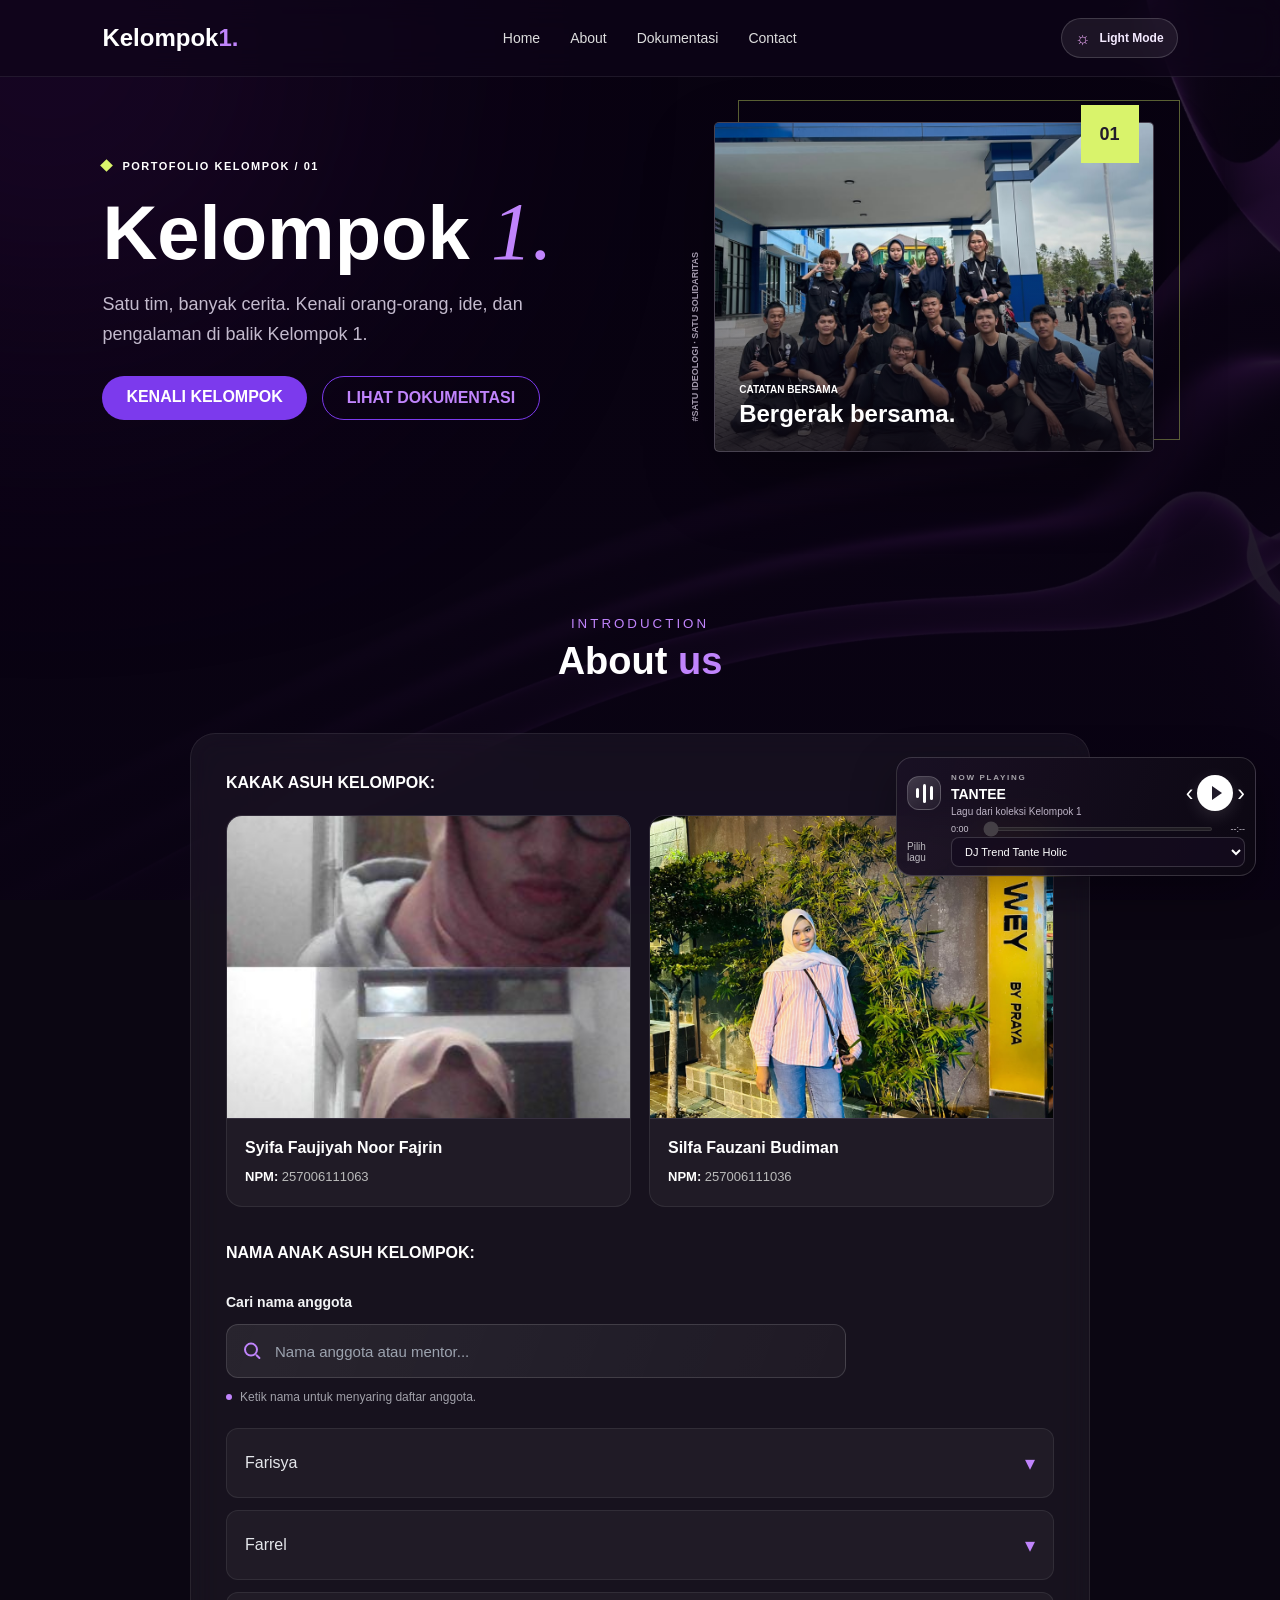
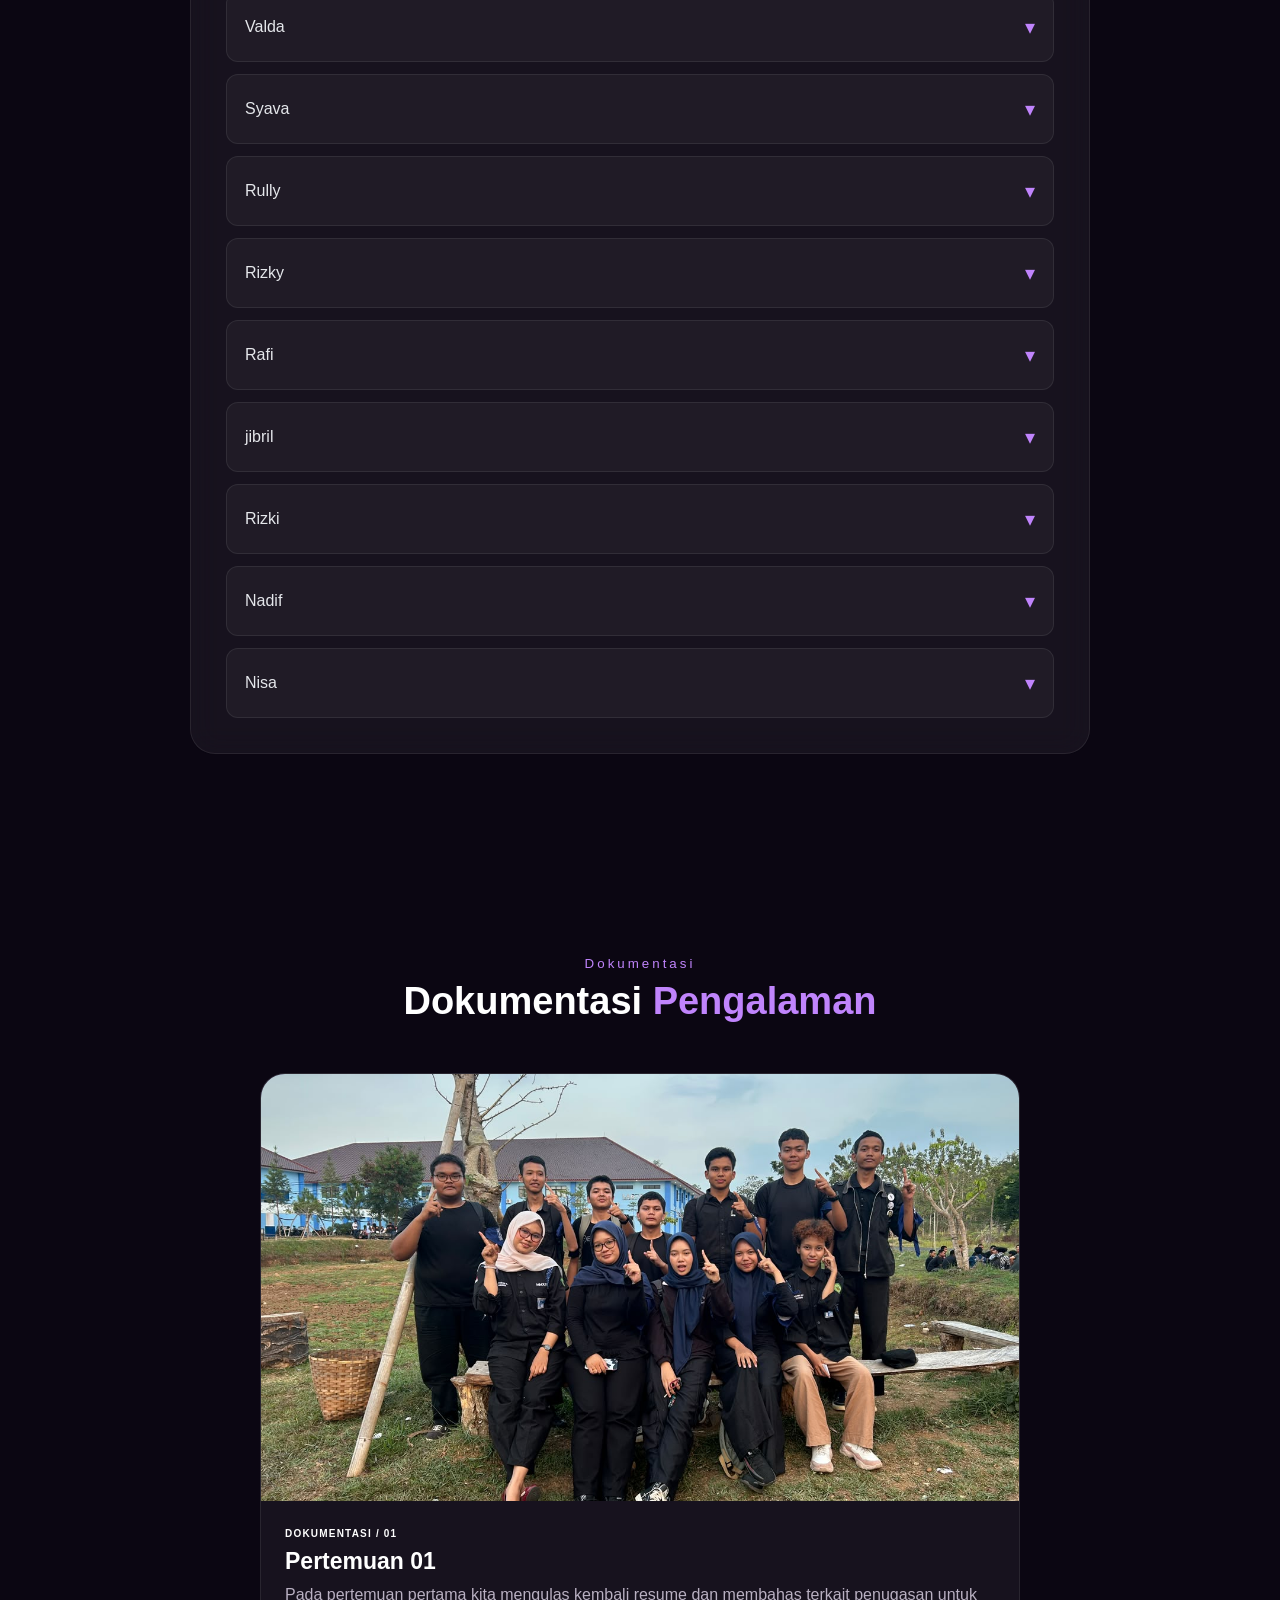
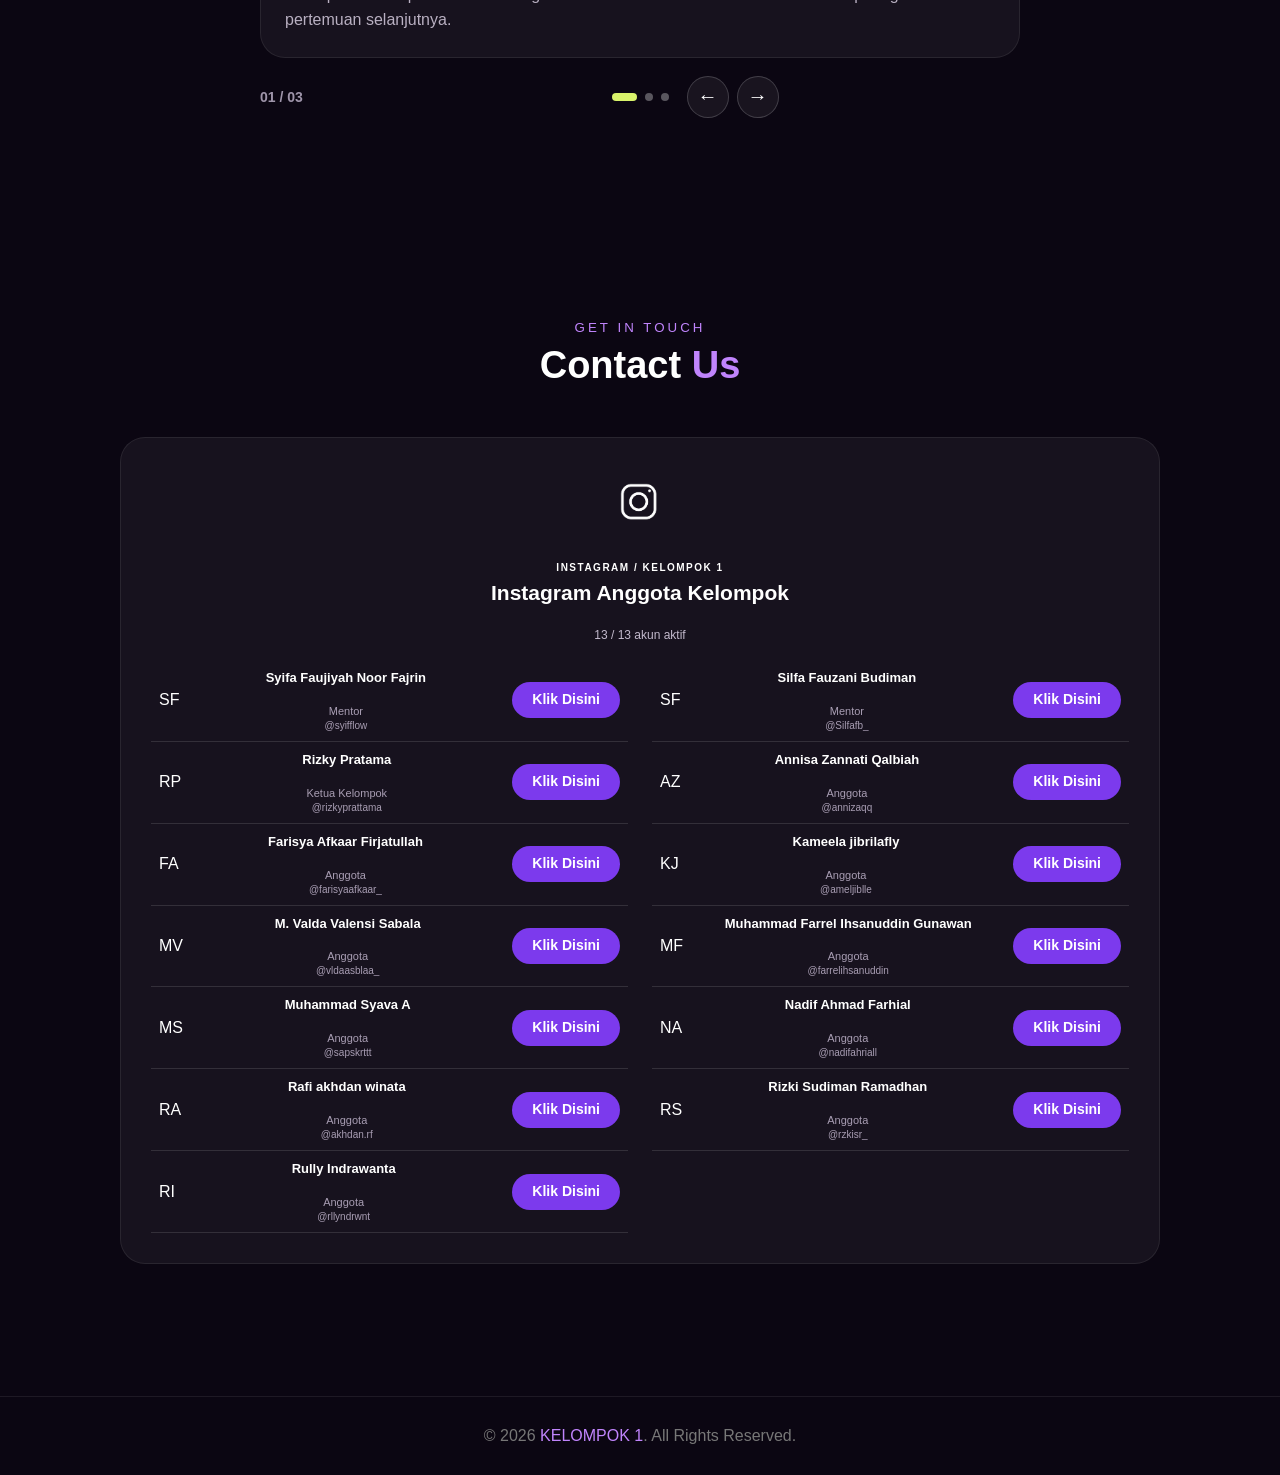
==== index.html @ b1ddfc6b "Update portfolio, media assets, and responsive music player" ====
<!DOCTYPE html>
<html lang="id" data-theme="dark">
<head>
    <meta charset="UTF-8">
    <meta name="viewport" content="width=device-width, initial-scale=1.0">

    <title>Portofolio | KELOMPOK 1</title>
    <script>
        try {
            const savedTheme = localStorage.getItem("kelompok1-theme");
            if (savedTheme === "light" || savedTheme === "dark") {
                document.documentElement.dataset.theme = savedTheme;
            }
        } catch {
        }
    </script>
    <link rel="icon" href="infinity.ico">
    <link rel="stylesheet" href="style.css">
    <script src="script.js" defer></script>


</head>


<body>


    <!-- =========================
         NAVBAR
    ========================== -->

    <nav>

        <div class="logo">
            Kelompok<span>1.</span>
        </div>


        <ul class="nav-menu">

            <li>
                <a href="#home">Home</a>
            </li>

            <li>
                <a href="#about">About</a>
            </li>

            <li>
                <a href="#achievement">Dokumentasi</a>
            </li>

            <li>
                <a href="#contact">Contact</a>
            </li>

        </ul>

        <button class="theme-toggle" id="theme-toggle" type="button" aria-label="Light Mode" title="Light Mode">
            <span class="theme-toggle-icon" id="theme-toggle-icon" aria-hidden="true">☼</span>
            <span class="theme-toggle-label" id="theme-toggle-label">Light Mode</span>
        </button>

    </nav>



    <!-- =========================
         HOME
    ========================== -->

    <section class="hero" id="home">

        <div class="hero-container">


            <div class="hero-text">

                <div class="hero-kicker">
                    <span class="hero-kicker-mark" aria-hidden="true"></span>
                    <small>PORTOFOLIO KELOMPOK / 01</small>
                </div>

                <h1>
                    Kelompok
                    <span>1.</span>
                </h1>

                <p class="hero-intro">
                    Satu tim, banyak cerita. Kenali orang-orang, ide, dan pengalaman di balik Kelompok 1.
                </p>


                <div class="hero-buttons">

                    <a
                        href="#about"
                        class="btn btn-primary"
                    >
                        KENALI KELOMPOK
                    </a>


                    <a
                        href="#achievement"
                        class="btn btn-outline"
                    >
                        LIHAT DOKUMENTASI
                    </a>

                </div>

            </div>



            <div class="hero-image">
                <span class="hero-image-index" aria-hidden="true">01</span>
                <figure class="photo-container">
                    <img
                        id="hero-image"
                        src="kelompok 1.jpeg"
                        alt="Anggota Kelompok 1 berfoto bersama"
                    >
                    <figcaption class="photo-caption">
                        <span>CATATAN BERSAMA</span>
                        <strong>Bergerak bersama.</strong>
                    </figcaption>
                </figure>
                <p class="hero-image-side-note" aria-hidden="true">#SATU IDEOLOGI · SATU SOLIDARITAS</p>
            </div>


        </div>

    </section>

    <!-- =========================
         ABOUT
    ========================== -->

    <section id="about">

        <div class="music-player" id="music-player" aria-labelledby="music-player-title">
            <div class="music-player-art" aria-hidden="true">
                <span class="music-player-bar"></span>
                <span class="music-player-bar"></span>
                <span class="music-player-bar"></span>
            </div>
            <div class="music-player-details">
                <small>NOW PLAYING</small>
                <h3 id="music-player-title">TANTEE</h3>
                <p id="music-player-status" aria-live="polite">Lagu dari koleksi Kelompok 1</p>
            </div>
            <div class="music-player-controls">
                <button class="music-player-skip" id="music-player-previous" type="button" aria-label="Lagu sebelumnya">‹</button>
                <button class="music-player-toggle" id="music-player-toggle" type="button" aria-label="Putar TANTEE" aria-pressed="false">
                    <span aria-hidden="true"></span>
                </button>
                <button class="music-player-skip" id="music-player-next" type="button" aria-label="Lagu berikutnya">›</button>
            </div>
            <div class="music-player-timeline">
                <span id="music-player-current">0:00</span>
                <input id="music-player-seek" type="range" min="0" max="0" step="0.1" value="0" aria-label="Posisi lagu" disabled>
                <span id="music-player-duration">--:--</span>
            </div>
            <label class="music-player-playlist-label" for="music-player-playlist">Pilih lagu</label>
            <select class="music-player-playlist" id="music-player-playlist" aria-label="Playlist lagu">
                <option value="lagu/tante.mp3">DJ Trend Tante Holic</option>
                <option value="lagu/hymne teknik.mp3">Hymne Teknik</option>
                <option value="lagu/eur.mp3">Everything U Are — Hindia</option>
            </select>
            <audio id="group-audio" preload="auto" volume="1"></audio>

        </div>

        <div class="section-title">

            <small>INTRODUCTION</small>

            <h2>
                About <span>us</span>
            </h2>

        </div>


        <div class="about-container">
<!-- nama kelompok -->
            <div class="about-card">

                <div class="mentor-section">
                    <p>
                        <strong>KAKAK ASUH KELOMPOK:</strong>
                    </p>
                    <div class="mentor-grid">
                        <article class="mentor-card">
                            <div class="mentor-photo-frame">
                                <img src="foto/teh syifa.jpeg" alt="Foto Syifa Faujiyah Noor Fajrin">
                            </div>
                            <div class="mentor-info">
                                <h3>Syifa Faujiyah Noor Fajrin</h3>
                                <p><strong>NPM:</strong> 257006111063</p>
                            </div>
                        </article>
                        <article class="mentor-card">
                            <div class="mentor-photo-frame">
                                <img src="foto/teh silfa.jpeg" alt="Foto Silfa Fauzani Budiman">
                            </div>
                            <div class="mentor-info">
                                <h3>Silfa Fauzani Budiman</h3>
                                <p><strong>NPM:</strong> 257006111036</p>
                            </div>
                        </article>
                    </div>
                </div>

                <p>
                    <strong>NAMA ANAK ASUH KELOMPOK:</strong>
                </p>

                <div class="member-search">
                    <label for="member-search">Cari nama anggota</label>
                    <div class="member-search-control">
                        <span class="member-search-icon" aria-hidden="true"></span>
                        <input
                            id="member-search"
                            type="search"
                            placeholder="Nama anggota atau mentor..."
                            autocomplete="off"
                            enterkeyhint="search"
                            aria-controls="member-list"
                            aria-describedby="member-search-status"
                        >
                    </div>
                    <p id="member-search-status" aria-live="polite">
                        Ketik nama untuk menyaring daftar anggota.
                    </p>
                </div>

               <div class="member-list" id="member-list">

                
 <div class="member-item" data-nama="Farisya Afkaar Firjatullah" data-npm="267006111011" data-hobi="Membaca, Coding" data-foto="foto/farisya.jpeg">
    <div class="member-head">
      <span>Farisya</span>
      <span class="arrow">▾</span>
    </div>
    <div class="member-detail">
      <img src="foto/farisya.jpeg" alt="Foto">
      <div class="info">
        <h3></h3>
        <p><strong>NPM:</strong> <span class="npm"></span></p>
        <p><strong>Hobi:</strong> <span class="hobi"></span></p>
      </div>
    </div>
  </div>

  <div class="member-item" data-nama="Muhammad Farrel Ihsanuddin Gunawan" data-npm="267006111076" data-hobi="Membaca, Coding" data-foto="foto/farel.jpeg">
    <div class="member-head">
      <span>Farrel</span>
      <span class="arrow">▾</span>
    </div>
    <div class="member-detail">
      <img src="foto/farel.jpeg" alt="Foto">
      <div class="info">
        <h3></h3>
        <p><strong>NPM:</strong> <span class="npm"></span></p>
        <p><strong>Hobi:</strong> <span class="hobi"></span></p>
      </div>
    </div>
  </div>

  <div class="member-item" data-nama="M. Valda Valensi Sabala" data-npm="267006111080" data-hobi="Membaca, Coding" data-foto="foto/valda.jpeg">
    <div class="member-head">
      <span>Valda</span>
      <span class="arrow">▾</span>
    </div>
    <div class="member-detail">
      <img src="foto/valda.jpeg" alt="Foto">
      <div class="info">
        <h3></h3>
        <p><strong>NPM:</strong> <span class="npm"></span></p>
        <p><strong>Hobi:</strong> <span class="hobi"></span></p>
      </div>
    </div>
  </div>

  <div class="member-item" data-nama="Muhammad Syava Argiean" data-npm="267006111108" data-hobi="Membaca, Coding" data-foto="foto/sapa.jpeg">
    <div class="member-head">
      <span>Syava</span>
      <span class="arrow">▾</span>
    </div>
    <div class="member-detail">
      <img src="foto/sapa.jpeg" alt="Foto">
      <div class="info">
        <h3></h3>
        <p><strong>NPM:</strong> <span class="npm"></span></p>
        <p><strong>Hobi:</strong> <span class="hobi"></span></p>
      </div>
    </div>
  </div>

  <div class="member-item" data-nama="Rully Indrawanta" data-npm="267006111122" data-hobi="Membaca, Coding" data-foto="foto/rully.jpeg">
    <div class="member-head">
      <span>Rully</span>
      <span class="arrow">▾</span>
    </div>
    <div class="member-detail">
      <img src="foto/rully.jpeg" alt="Foto">
      <div class="info">
        <h3></h3>
        <p><strong>NPM:</strong> <span class="npm"></span></p>
        <p><strong>Hobi:</strong> <span class="hobi"></span></p>
      </div>
    </div>
  </div>

  <div class="member-item" data-nama="Rizky Pratama" data-npm="267006111151" data-hobi="Membaca, Coding" data-foto="foto/rizky.jpeg">
    <div class="member-head">
      <span>Rizky</span>
      <span class="arrow">▾</span>
    </div>
    <div class="member-detail">
      <img src="foto/rizky.jpeg" alt="Foto">
      <div class="info">
        <h3></h3>
        <p><strong>NPM: </strong> <span class="npm"></span></p>
        <p><strong>Hobi:</strong> <span class="hobi"></span></p>
      </div>
    </div>
  </div>

  <div class="member-item" data-nama="Rafi akhdan winata" data-npm="267006111153" data-hobi="Membaca, Coding" data-foto="foto/rafi.jpeg">
    <div class="member-head">
      <span>Rafi</span>
      <span class="arrow">▾</span>
    </div>
    <div class="member-detail">
      <img src="foto/rafi.jpeg" alt="Foto">
      <div class="info">
        <h3></h3>
        <p><strong>NPM: </strong> <span class="npm"></span></p>
        <p><strong>Hobi:</strong> <span class="hobi"></span></p>
      </div>
    </div>
  </div>

  <div class="member-item" data-nama="Kameela jibrilafly" data-npm="267006111154" data-hobi="Membaca, Coding" data-foto="foto/jibriel.jpeg">
    <div class="member-head">
      <span>jibril</span>
      <span class="arrow">▾</span>
    </div>
    <div class="member-detail">
      <img src="foto/jibriel.jpeg" alt="Foto">
      <div class="info">
        <h3></h3>
        <p><strong>NPM:</strong> <span class="npm"></span></p>
        <p><strong>Hobi:</strong> <span class="hobi"></span></p>
      </div>
    </div>
  </div>

  <div class="member-item" data-nama="Rizki Sudiman Ramadhan" data-npm="267006111156" data-hobi="Membaca, Coding" data-foto="foto/rizki.jpeg">
    <div class="member-head">
      <span>Rizki</span>
      <span class="arrow">▾</span>
    </div>
    <div class="member-detail">
      <img src="foto/rizki.jpeg" alt="Foto">
      <div class="info">
        <h3></h3>
        <p><strong>NPM: </strong> <span class="npm"></span></p>
        <p><strong>Hobi:</strong> <span class="hobi"></span></p>
      </div>
    </div>
  </div>

  <div class="member-item" data-nama="Nadif Ahmad Farhial" data-npm="267006111157" data-hobi="Membaca, Coding" data-foto="foto/nadif.jpeg">
    <div class="member-head">
      <span>Nadif</span>
      <span class="arrow">▾</span>
    </div>
    <div class="member-detail">
      <img src="foto/nadif.jpeg" alt="Foto">
      <div class="info">
        <h3></h3>
        <p><strong>NPM:</strong> <span class="npm"></span></p>
        <p><strong>Hobi:</strong> <span class="hobi"></span></p>
      </div>
    </div>
  </div>

  <div class="member-item" data-nama="Annisa Zannati Qalbiah" data-npm="267006111158" data-hobi="Membaca, Coding" data-foto="foto/nisa.jpeg">
    <div class="member-head">
      <span>Nisa</span>
      <span class="arrow">▾</span>
    </div>
    <div class="member-detail">
      <img src="foto/nisa.jpeg" alt="Foto">
      <div class="info">
        <h3></h3>
        <p><strong>NPM:</strong> <span class="npm"></span></p>
        <p><strong>Hobi:</strong> <span class="hobi"></span></p>
      </div>
    </div>
  </div>


  <!-- anggota lain sama polanya -->

  
    </section>


    <!-- =========================
         PRESTASI
    ========================== -->

    <section id="achievement">

        <!-- DOKUMENTASI -->
        <div class="section-title">

            <small>Dokumentasi</small>

            <h2>
                Dokumentasi <span>Pengalaman</span>
            </h2>

        </div>


        <div class="documentation-slider" id="documentation-slider" tabindex="0" aria-label="Slider dokumentasi pertemuan">
            <div class="documentation-slides">
                <article class="documentation-slide" data-slide aria-hidden="false">
                    <div class="documentation-photo-frame">
                        <img class="meeting-photo" src="foto/pertemuan 1.jpeg" alt="Kegiatan Kelompok 1 pada Pertemuan 01">
                        <div class="photo-placeholder" aria-hidden="true">
                            <span class="placeholder-kicker">PERTEMUAN / 01</span>
                            <div class="placeholder-message">
                                <span>ARSIP KELOMPOK 1</span>
                                <strong>Foto belum<br>ditambahkan</strong>
                            </div>
                            <span class="placeholder-note">GANTI NAMA FILE FOTO DI ATRIBUT SRC</span>
                        </div>
                    </div>
                    <div class="meeting-details">
                        <small>DOKUMENTASI / 01</small>
                        <h3>Pertemuan 01</h3>
                        <p>Pada pertemuan pertama kita mengulas kembali resume dan membahas terkait penugasan untuk pertemuan selanjutnya.</p>
                    </div>
                </article>

                <article class="documentation-slide" data-slide aria-hidden="true" hidden>
                    <div class="documentation-photo-frame">
                        <img class="meeting-photo" src="foto/pertemuan 2.jpeg" alt="Kegiatan Kelompok 1 pada Pertemuan 02">
                        <div class="photo-placeholder" aria-hidden="true">
                            <span class="placeholder-kicker">PERTEMUAN / 02</span>
                            <div class="placeholder-message">
                                <span>ARSIP KELOMPOK 1</span>
                                <strong>Foto belum<br>ditambahkan</strong>
                            </div>
                            <span class="placeholder-note">GANTI NAMA FILE FOTO DI ATRIBUT SRC</span>
                        </div>
                    </div>
                    <div class="meeting-details">
                        <small>DOKUMENTASI / 02</small>
                        <h3>Pertemuan 02</h3>
                        <p>Pada Pertemuan kedua kita mengulas materi lagi, membahas tugas pembuatan website.</p>
                    </div>
                </article>
                <article class="documentation-slide" data-slide aria-hidden="true" hidden>
                    <div class="documentation-photo-frame">
                        <img class="meeting-photo" src="foto/pertemuan 3.jpeg" alt="Kegiatan Kelompok 1 pada Pertemuan 03">
                        <div class="photo-placeholder" aria-hidden="true">
                            <span class="placeholder-kicker">PERTEMUAN / 03</span>
                            <div class="placeholder-message">
                                <span>ARSIP KELOMPOK 1</span>
                                <strong>Foto belum<br>ditambahkan</strong>
                            </div>
                            <span class="placeholder-note">GANTI NAMA FILE FOTO DI ATRIBUT SRC</span>
                        </div>
                    </div>
                    <div class="meeting-details">
                        <small>DOKUMENTASI / 03</small>
                        <h3>Pertemuan 03</h3>
                        <p>Pada pertemuan ketiga kita melanjutkan pembahasan tugas baru dan website.</p>
                    </div>
                </article>
            </div>

            <div class="documentation-controls">
                <span class="documentation-counter" aria-live="polite"><span id="documentation-current">01</span> <span id="documentation-total">/ 03</span></span>
                <div class="documentation-dots" aria-label="Pilih pertemuan">
                    <button class="documentation-dot is-active" type="button" data-slide-index="0" aria-label="Tampilkan Pertemuan 01" aria-current="true"></button>
                    <button class="documentation-dot" type="button" data-slide-index="1" aria-label="Tampilkan Pertemuan 02" aria-current="false"></button>
                    <button class="documentation-dot" type="button" data-slide-index="2" aria-label="Tampilkan Pertemuan 03" aria-current="false"></button>
                </div>
                <div class="documentation-arrows">
                    <button class="documentation-arrow" id="documentation-previous" type="button" aria-label="Pertemuan sebelumnya" title="Pertemuan sebelumnya">←</button>
                    <button class="documentation-arrow" id="documentation-next" type="button" aria-label="Pertemuan berikutnya" title="Pertemuan berikutnya">→</button>
                </div>
            </div>
        </div>

    </section>



    <!-- =========================
         CONTACT
    ========================== -->

    <section id="contact">

        <div class="section-title">

            <small>GET IN TOUCH</small>

            <h2>
                Contact <span>Us</span>
            </h2>

        </div>

        <div class="instagram-directory contact-card">
            <img class="instagram-directory-icon" src="wa2.PNG" alt="" aria-hidden="true">
            <div class="instagram-directory-heading">
                <div>
                    <small>INSTAGRAM / KELOMPOK 1</small>
                    <h3>Instagram Anggota Kelompok</h3>
                </div>
                <span class="instagram-account-count" id="instagram-account-count" aria-live="polite">0 / 11 akun aktif</span>
            </div>
            <div class="instagram-grid" id="instagram-profiles" aria-label="Profil Instagram anggota kelompok"></div>
        </div>

    </section>



    <!-- =========================
         FOOTER
    ========================== -->

    <footer>

        <p>
            © 2026
            <span>KELOMPOK 1</span>.
            All Rights Reserved.
        </p>

    </footer>


</body>
</html>
---- style.css ----
/* =========================
           RESET
        ========================= */

* {
  margin: 0;
  padding: 0;
  box-sizing: border-box;
  scroll-behavior: smooth;
}

body {
  font-family: "Segoe UI", Tahoma, Geneva, Verdana, sans-serif;
  color: white;
  background: #0b0612;
  overflow-x: hidden;
}

/* =========================
           BACKGROUND
        ========================= */

body::before {
  content: "";
  position: fixed;
  inset: 0;

  background:
    linear-gradient(rgba(10, 3, 20, 0.82), rgba(10, 3, 20, 0.95)),
    url("bg3.webp");

  background-size: cover;
  background-position: center;
  background-attachment: fixed;

  z-index: -2;
}

body::after {
  content: "";
  position: fixed;
  width: 500px;
  height: 500px;
  background: #7b1fa2;
  border-radius: 50%;
  filter: blur(180px);
  opacity: 0.25;
  top: -200px;
  left: -200px;
  z-index: -1;
}

/* =========================
           NAVBAR
        ========================= */

nav {
  position: fixed;
  top: 0;
  left: 0;
  width: 100%;
  padding: 18px 8%;
  display: flex;
  justify-content: space-between;
  align-items: center;
  background: rgba(15, 5, 25, 0.65);
  backdrop-filter: blur(15px);
  border-bottom: 1px solid rgba(255, 255, 255, 0.08);
  z-index: 1000;
}

.logo {
  font-size: 24px;
  font-weight: bold;
  color: white;
}

.logo span {
  color: #c084fc;
}

.nav-menu {
  display: flex;
  gap: 30px;
  list-style: none;
}

.nav-menu a {
  color: #ddd;
  text-decoration: none;
  font-size: 14px;

  transition: 0.3s;
}

.nav-menu a:hover {
  color: #c084fc;
}

.theme-toggle {
  display: inline-flex;
  flex: 0 0 auto;
  align-items: center;
  justify-content: center;
  gap: 9px;
  min-height: 40px;
  padding: 0 13px;
  border: 1px solid rgba(255, 255, 255, 0.16);
  border-radius: 999px;
  background: rgba(255, 255, 255, 0.07);
  color: #f4eaff;
  font: inherit;
  font-size: 12px;
  font-weight: 600;
  cursor: pointer;
  transition:
    background 180ms ease,
    border-color 180ms ease,
    transform 180ms ease;
}

.theme-toggle:hover {
  transform: translateY(-1px);
  border-color: rgba(192, 132, 252, 0.65);
  background: rgba(192, 132, 252, 0.14);
}

.theme-toggle:focus-visible {
  outline: 3px solid rgba(192, 132, 252, 0.75);
  outline-offset: 3px;
}

.theme-toggle-icon {
  color: #f0abfc;
  font-size: 17px;
  line-height: 1;
}

/* =========================
           HERO
        ========================= */

.hero {
  min-height: auto;

  display: flex;
  align-items: center;

  padding: 104px 8% 38px;
}

.hero-container {
  width: 100%;
  max-width: 1200px;

  margin: auto;

  display: grid;
  grid-template-columns: minmax(0, 1fr) minmax(0, 0.92fr);

  align-items: center;

  gap: 58px;
}

.hero-text {
  max-width: 560px;
}

.hero-kicker {
  display: flex;
  align-items: center;
  gap: 11px;
  margin-bottom: 20px;
}

.hero-kicker-mark {
  width: 9px;
  height: 9px;
  flex: 0 0 9px;
  background: #d9f36b;
  transform: rotate(45deg);
}

.hero-text small {
  color: #fff;
  font-size: 11px;
  font-weight: 700;
  letter-spacing: 1.5px;
}

.hero-text h1 {
  margin: 0 0 18px;
  font-size: 76px;
  line-height: 0.98;
  font-weight: 750;
}

.hero-text h1 span {
  color: #c084fc;
  font-family: Georgia, "Times New Roman", serif;
  font-size: 1.08em;
  font-style: italic;
  font-weight: 500;
}

.hero-text .hero-intro {
  max-width: 450px;
  color: #c3bacd;
  font-size: 18px;
  line-height: 1.65;
}

.hero-buttons {
  display: flex;
  gap: 15px;

  margin-top: 26px;
}

.btn {
  padding: 12px 24px;

  border-radius: 30px;

  text-decoration: none;

  font-weight: 600;

  transition: 0.3s;
}

.btn-primary {
  background: #7c3aed;
  color: white;
}

.btn-primary:hover {
  background: #9333ea;
  transform: translateY(-3px);
}

.btn-outline {
  border: 1px solid #7c3aed;
  color: #c084fc;
}

.btn-outline:hover {
  background: #7c3aed;
  color: white;
  transform: translateY(-3px);
}

/* =========================
           FOTO PROFIL
        ========================= */

.hero-image {
  position: relative;
  display: flex;
  justify-content: center;
  align-items: center;
  padding: 18px 24px 24px;
}

.hero-image::before {
  position: absolute;
  inset: 4px 8px 28px 38px;
  border: 1px solid rgba(217, 243, 107, 0.4);
  content: "";
  transform: translate(10px, -8px);
}

.photo-container {
  position: relative;
  z-index: 1;
  width: min(100%, 440px);
  aspect-ratio: 4 / 3;
  margin: 0;
  overflow: hidden;
  border: 1px solid rgba(255, 255, 255, 0.18);
  border-radius: 5px;
  background: #20182a;
  box-shadow: 0 28px 70px rgba(0, 0, 0, 0.32);
}

.photo-container::after {
  position: absolute;
  inset: 35% 0 0;
  background: linear-gradient(180deg, transparent, rgba(12, 7, 17, 0.86));
  content: "";
  pointer-events: none;
}

.photo-container img {
  width: 100%;
  height: 100%;
  object-fit: cover;
  object-position: center 72%;
  display: block;
  transition: opacity 400ms ease;
}

.hero-image-index {
  position: absolute;
  z-index: 3;
  top: 1px;
  right: 8%;
  display: grid;
  width: 58px;
  aspect-ratio: 1;
  place-items: center;
  background: #d9f36b;
  color: #211b2b;
  font-size: 18px;
  font-weight: 800;
}

.photo-caption {
  position: absolute;
  z-index: 2;
  right: 24px;
  bottom: 22px;
  left: 24px;
  display: flex;
  flex-direction: column;
  gap: 5px;
  color: #fff;
}

.photo-caption span {
  color: #fff;
  font-size: 10px;
  font-weight: 700;
}

.photo-caption strong {
  color: #fff;
  font-size: 24px;
  line-height: 1.2;
}

.hero-image-side-note {
  position: absolute;
  bottom: 54px;
  left: 0;
  color: #b4a9bf;
  font-size: 9px;
  font-weight: 700;
  writing-mode: vertical-rl;
  transform: rotate(180deg);
}

@keyframes floating {
  0%,
  100% {
    transform: translateY(0);
  }

  50% {
    transform: translateY(-15px);
  }
}

/* =========================
           SECTION
        ========================= */

section {
  padding: 100px 8%;
}

.section-title {
  text-align: center;
  margin-bottom: 50px;
}

.section-title small {
  color: #c084fc;
  letter-spacing: 3px;
}

.section-title h2 {
  font-size: 38px;
  margin-top: 8px;
}

.section-title span {
  color: #c084fc;
}

.music-player {
  position: fixed;
  right: 24px;
  bottom: 24px;
  z-index: 900;
  display: grid;
  grid-template-columns: 34px minmax(0, 1fr) 36px;
  align-items: center;
  gap: 3px 10px;
  width: min(100% - 32px, 360px);
  margin: 0;
  padding: 8px 10px;
  border: 1px solid rgba(255, 255, 255, 0.16);
  border-radius: 16px;
  background: linear-gradient(
    110deg,
    rgba(26, 17, 36, 0.96),
    rgba(13, 8, 19, 0.92)
  );
  box-shadow: 0 16px 44px rgba(0, 0, 0, 0.35);
  backdrop-filter: blur(16px);
}

.music-player-art {
  display: flex;
  grid-row: 1 / 3;
  align-items: center;
  justify-content: center;
  gap: 4px;
  width: 34px;
  aspect-ratio: 1;
  border: 1px solid rgba(255, 255, 255, 0.2);
  border-radius: 12px;
  background: linear-gradient(
    145deg,
    rgba(255, 255, 255, 0.18),
    rgba(255, 255, 255, 0.04)
  );
}

.music-player-bar {
  width: 3px;
  height: 10px;
  border-radius: 3px;
  background: #fff;
}

.music-player-bar:nth-child(2) {
  height: 19px;
}

.music-player-bar:nth-child(3) {
  height: 14px;
}

.music-player.is-playing .music-player-bar {
  animation: music-equalize 760ms ease-in-out infinite alternate;
}

.music-player.is-playing .music-player-bar:nth-child(2) {
  animation-delay: 180ms;
}

.music-player.is-playing .music-player-bar:nth-child(3) {
  animation-delay: 360ms;
}

@keyframes music-equalize {
  to {
    transform: scaleY(0.45);
  }
}

.music-player-details {
  min-width: 0;
}

.music-player-details small {
  color: rgba(255, 255, 255, 0.62);
  font-size: 8px;
  font-weight: 700;
  letter-spacing: 1.7px;
}

.music-player-details h3 {
  margin-top: 2px;
  color: #fff;
  font-size: 14px;
  line-height: 1.25;
}

.music-player-details p {
  margin-top: 2px;
  color: #bdb4c6;
  font-size: 10px;
  line-height: 1.3;
}

.music-player-controls {
  display: flex;
  grid-column: 3;
  grid-row: 1 / 3;
  align-items: center;
  justify-content: flex-end;
  gap: 4px;
}

.music-player-skip {
  display: grid;
  width: 24px;
  height: 32px;
  place-items: center;
  padding: 0;
  border: 0;
  border-radius: 8px;
  background: transparent;
  color: #fff;
  font: inherit;
  font-size: 23px;
  line-height: 1;
  cursor: pointer;
}

.music-player-skip:hover {
  background: rgba(255, 255, 255, 0.12);
}

.music-player-skip:focus-visible,
.music-player-playlist:focus-visible {
  outline: 2px solid #c084fc;
  outline-offset: 2px;
}

.music-player-toggle {
  display: grid;
  flex: 0 0 36px;
  width: 36px;
  aspect-ratio: 1;
  place-items: center;
  border: 0;
  border-radius: 50%;
  background: #fff;
  color: #211b2b;
  cursor: pointer;
  box-shadow: 0 5px 18px rgba(255, 255, 255, 0.12);
  transition:
    transform 180ms ease,
    box-shadow 180ms ease;
}

.music-player-toggle:hover {
  transform: scale(1.06);
  box-shadow: 0 7px 24px rgba(255, 255, 255, 0.2);
}

.music-player-toggle:focus-visible {
  outline: 3px solid rgba(255, 255, 255, 0.65);
  outline-offset: 4px;
}

.music-player-toggle span {
  width: 0;
  height: 0;
  margin-left: 3px;
  border-top: 7px solid transparent;
  border-bottom: 7px solid transparent;
  border-left: 10px solid currentColor;
}

.music-player-toggle[aria-pressed="true"] span {
  width: 11px;
  height: 14px;
  margin-left: 0;
  border: 0;
  background: linear-gradient(
    to right,
    currentColor 0 4px,
    transparent 4px 7px,
    currentColor 7px 11px
  );
}

.music-player-timeline {
  display: grid;
  grid-column: 2 / 4;
  grid-template-columns: 27px minmax(0, 1fr) 27px;
  align-items: center;
  gap: 5px;
  color: #c9c4d0;
  font-size: 9px;
  font-variant-numeric: tabular-nums;
}

.music-player-timeline span:last-child {
  text-align: right;
}

.music-player-timeline input {
  display: block;
  width: 100%;
  min-width: 0;
  height: 4px;
  color-scheme: dark;
  accent-color: #fff;
  cursor: pointer;
}

.music-player-timeline input:disabled {
  cursor: not-allowed;
  opacity: 0.45;
}

.music-player-playlist-label {
  grid-column: 1;
  align-self: center;
  color: rgba(255, 255, 255, 0.7);
  font-size: 10px;
}

.music-player-playlist {
  grid-column: 2 / 4;
  width: 100%;
  min-width: 0;
  padding: 7px 9px;
  border: 1px solid rgba(255, 255, 255, 0.16);
  border-radius: 8px;
  background: rgba(20, 12, 30, 0.8);
  color: #fff;
  font: inherit;
  font-size: 11px;
}

/* =========================
           ABOUT
        ========================= */

.about-container {
  max-width: 900px;
  margin: auto;
}

.about-card {
  padding: 35px;

  background: rgba(255, 255, 255, 0.05);

  border: 1px solid rgba(255, 255, 255, 0.08);

  border-radius: 25px;

  backdrop-filter: blur(15px);

  line-height: 1.8;

  color: #bbb;

  transition: 0.3s;
}

.about-card:hover {
  border-color: #7c3aed;
  transform: translateY(-5px);
}

.about-card strong {
  color: white;
}

.mentor-section {
  margin-bottom: 32px;
}

.mentor-grid {
  display: grid;
  grid-template-columns: repeat(2, minmax(0, 1fr));
  gap: 18px;
  margin-top: 18px;
}

.mentor-card {
  display: flex;
  flex-direction: column;
  align-items: stretch;
  padding: 0;
  overflow: hidden;
  border: 1px solid rgba(255, 255, 255, 0.08);
  border-radius: 16px;
  background: rgba(255, 255, 255, 0.04);
  transition:
    border-color 0.3s ease,
    transform 0.3s ease;
}

.mentor-card:hover {
  border-color: #c084fc;
  transform: translateY(-3px);
}

.mentor-photo-frame {
  width: 100%;
  aspect-ratio: 4 / 3;
  overflow: hidden;
  border-bottom: 1px solid rgba(255, 255, 255, 0.1);
  background: #20182a;
}

.mentor-card img {
  display: block;
  width: 100%;
  height: 100%;
  object-fit: cover;
}

.mentor-info {
  padding: 18px;
}

.mentor-info h3 {
  margin: 0 0 6px;
  color: #fff;
  font-size: 16px;
  line-height: 1.4;
}

.mentor-info p {
  margin: 0;
  color: #bbb;
  font-size: 13px;
}

.member-search {
  max-width: 620px;
  margin-top: 22px;
}

.member-search label {
  display: block;
  margin-bottom: 9px;
  color: #f3f4f6;
  font-size: 14px;
  font-weight: 600;
}

.member-search-control {
  position: relative;
  display: flex;
  align-items: center;
  min-height: 54px;
  border: 1px solid rgba(255, 255, 255, 0.14);
  border-radius: 12px;
  background: linear-gradient(
    110deg,
    rgba(255, 255, 255, 0.08),
    rgba(255, 255, 255, 0.035)
  );
  transition:
    border-color 180ms ease,
    background-color 180ms ease,
    box-shadow 180ms ease;
}

.member-search-control:focus-within {
  border-color: #c084fc;
  background-color: rgba(30, 18, 43, 0.9);
  box-shadow: 0 0 0 4px rgba(192, 132, 252, 0.14);
}

.member-search-icon {
  position: absolute;
  left: 17px;
  top: 50%;
  width: 14px;
  height: 14px;
  border: 2px solid #c084fc;
  border-radius: 50%;
  transform: translateY(-60%);
  pointer-events: none;
}

.member-search-icon::after {
  position: absolute;
  right: -5px;
  bottom: -3px;
  width: 6px;
  height: 2px;
  border-radius: 2px;
  background: #c084fc;
  content: "";
  transform: rotate(45deg);
}

#member-search {
  width: 100%;
  min-height: 52px;
  padding: 12px 16px 12px 48px;
  border: 0;
  outline: 0;
  background: transparent;
  color: #fff;
  font: inherit;
  font-size: 15px;
  color-scheme: dark;
}

#member-search::placeholder {
  color: #9ca3af;
  opacity: 1;
}

#member-search-status {
  display: flex;
  align-items: center;
  gap: 8px;
  min-height: 22px;
  margin-top: 8px;
  color: #a1a1aa;
  font-size: 12px;
  line-height: 1.5;
}

#member-search-status::before {
  flex: 0 0 6px;
  width: 6px;
  height: 6px;
  border-radius: 50%;
  background: #c084fc;
  content: "";
}

.member-list {
  margin-top: 20px;
  display: grid;
  gap: 12px;
}

.member-item {
  padding: 14px 18px;
  border-radius: 12px;
  background: rgba(255, 255, 255, 0.04);
  border: 1px solid rgba(255, 255, 255, 0.08);
  color: #e5e7eb;
  font-weight: 500;
  transition: 0.3s ease;
}

.member-item:hover {
  border-color: #c084fc;
  background: rgba(192, 132, 252, 0.08);
  transform: translateY(-2px);
}

.member-head {
  display: flex;
  align-items: center;
  justify-content: space-between;
  gap: 16px;
  padding: 2px 0;
  cursor: pointer;
}

.member-head:hover {
  background: transparent;
}

.arrow {
  color: #c084fc;
  font-size: 20px;
  transition: transform 0.3s ease;
}

.member-item.open .arrow {
  transform: rotate(180deg);
}

.member-detail {
  display: flex;
  align-items: center;
  gap: 16px;
  max-height: 0;
  padding: 0 0;
  overflow: hidden;
  opacity: 0;
  transition:
    max-height 0.35s ease,
    padding 0.35s ease,
    opacity 0.35s ease;
}

.member-item.open .member-detail {
  max-height: 200px;
  padding: 16px 0 0;
  opacity: 1;
}

.member-detail img {
  width: 90px;
  height: 90px;
  flex-shrink: 0;
  object-fit: cover;
  border-radius: 50%;
}

.member-detail h3 {
  margin: 0 0 6px;
}

.member-detail p {
  margin: 2px 0;
}

.mission-box {
  margin-top: 28px;
  padding: 24px;
  border: 1px solid rgba(192, 132, 252, 0.28);
  border-radius: 16px;
  background: linear-gradient(
    135deg,
    rgba(124, 58, 237, 0.16),
    rgba(255, 255, 255, 0.03)
  );
}

.mission-heading {
  display: flex;
  justify-content: space-between;
  align-items: center;
  gap: 16px;
}

.mission-heading small {
  color: #c084fc;
  font-size: 11px;
  letter-spacing: 2px;
}

.mission-heading h3 {
  margin-top: 4px;
  color: white;
  font-size: 20px;
}

.mission-timer {
  color: #f0abfc;
  font-size: 28px;
  font-variant-numeric: tabular-nums;
  font-weight: 700;
}

.mission-prompt {
  min-height: 54px;
  margin: 18px 0;
  color: #e5e7eb;
  line-height: 1.7;
}

.mission-track {
  height: 6px;
  overflow: hidden;
  border-radius: 999px;
  background: rgba(255, 255, 255, 0.12);
}

.mission-progress {
  display: block;
  width: 100%;
  height: 100%;
  border-radius: inherit;
  background: #c084fc;
  transition: width 1s linear;
}

.mission-button {
  margin-top: 18px;
  padding: 11px 18px;
  border: 0;
  border-radius: 8px;
  background: #7c3aed;
  color: white;
  font: inherit;
  font-weight: 600;
  cursor: pointer;
  transition:
    background 0.2s ease,
    transform 0.2s ease;
}

.mission-button:hover:not(:disabled) {
  transform: translateY(-2px);
  background: #9333ea;
}

.mission-button:disabled {
  cursor: wait;
  opacity: 0.7;
}

.mission-status {
  margin-top: 10px;
  color: #aaa;
  font-size: 13px;
}

.member-embed {
  margin-top: 25px;
}

.member-embed iframe {
  width: 100%;
  min-height: 640px;
  border: 1px solid rgba(255, 255, 255, 0.08);
  border-radius: 18px;
  background: #0b0f19;
}

/* =========================
        .about-container {
            max-width: 900px;
            margin: auto;
        }


        .about-card {
            padding: 35px;

            background: rgba(255,255,255,0.05);

            border: 1px solid rgba(255,255,255,0.08);

            border-radius: 25px;

            backdrop-filter: blur(15px);

            line-height: 1.8;

            color: #bbb;

            transition: 0.3s;
        }


        .about-card:hover {
            border-color: #7c3aed;
            transform: translateY(-5px);
        }


        .about-card strong {
            color: white;
        }

        .member-search {
            max-width: 620px;
            margin-top: 22px;
        }

        .member-search label {
            display: block;
            margin-bottom: 9px;
            color: #f3f4f6;
            font-size: 14px;
            font-weight: 600;
        }

        .member-search-control {
            position: relative;
            display: flex;
            align-items: center;
            min-height: 54px;
            border: 1px solid rgba(255, 255, 255, 0.14);
            border-radius: 12px;
            background: linear-gradient(110deg, rgba(255, 255, 255, 0.08), rgba(255, 255, 255, 0.035));
            transition: border-color 180ms ease, background-color 180ms ease, box-shadow 180ms ease;
        }

        .member-search-control:focus-within {
            border-color: #c084fc;
            background-color: rgba(30, 18, 43, 0.9);
            box-shadow: 0 0 0 4px rgba(192, 132, 252, 0.14);
        }

        .member-search-icon {
            position: absolute;
            left: 17px;
            top: 50%;
            width: 14px;
            height: 14px;
            border: 2px solid #c084fc;
            border-radius: 50%;
            transform: translateY(-60%);
            pointer-events: none;
        }

        .member-search-icon::after {
            position: absolute;
            right: -5px;
            bottom: -3px;
            width: 6px;
            height: 2px;
            border-radius: 2px;
            background: #c084fc;
            content: "";
            transform: rotate(45deg);
        }

        #member-search {
            width: 100%;
            min-height: 52px;
            padding: 12px 16px 12px 48px;
            border: 0;
            outline: 0;
            background: transparent;
            color: #fff;
            font: inherit;
            font-size: 15px;
            color-scheme: dark;
        }

        #member-search::placeholder {
            color: #9ca3af;
            opacity: 1;
        }

        #member-search-status {
            display: flex;
            align-items: center;
            gap: 8px;
            min-height: 22px;
            margin-top: 8px;
            color: #a1a1aa;
            font-size: 12px;
            line-height: 1.5;
        }

        #member-search-status::before {
            flex: 0 0 6px;
            width: 6px;
            height: 6px;
            border-radius: 50%;
            background: #c084fc;
            content: "";
        }

        .member-list {
            margin-top: 20px;
            display: grid;
            gap: 12px;
        }

        .member-item {
            padding: 14px 18px;
            border-radius: 12px;
            background: rgba(255,255,255,0.04);
            border: 1px solid rgba(255,255,255,0.08);
            color: #e5e7eb;
            font-weight: 500;
            transition: 0.3s ease;
        }

        .member-item:hover {
            border-color: #a855f7;
            transform: translateX(5px);
        }

        .mission-box {
            margin-top: 28px;
            padding: 24px;
            border: 1px solid rgba(192,132,252,0.28);
            border-radius: 16px;
            background: linear-gradient(135deg, rgba(124,58,237,0.16), rgba(255,255,255,0.03));
        }

        .music-player {
            display: grid;
            grid-template-columns: 34px minmax(0, 1fr) 36px;
            align-items: center;
            gap: 3px 10px;
            max-width: 560px;
            width: 52%;
            margin: 0 auto 28px;
            padding: 8px 10px;
            border: 1px solid rgba(255,255,255,0.16);
            border-radius: 16px;
            background: linear-gradient(110deg, rgba(255,255,255,0.09), rgba(255,255,255,0.035));
            box-shadow: 0 16px 44px rgba(0,0,0,0.16);
            backdrop-filter: blur(16px);
        }

        .music-player-art {
            display: flex;
            align-items: center;
            justify-content: center;
            gap: 4px;
            width: 34px;
            aspect-ratio: 1;
            grid-row: 1 / 3;
            border: 1px solid rgba(255,255,255,0.2);
            border-radius: 12px;
            background: linear-gradient(145deg, rgba(255,255,255,0.18), rgba(255,255,255,0.04));
        }

        .music-player-bar {
            width: 3px;
            height: 10px;
            border-radius: 3px;
            background: #fff;
        }

        .music-player-bar:nth-child(2) {
            height: 19px;
        }

        .music-player-bar:nth-child(3) {
            height: 14px;
        }

        .music-player.is-playing .music-player-bar {
            animation: music-equalize 760ms ease-in-out infinite alternate;
        }

        .music-player.is-playing .music-player-bar:nth-child(2) {
            animation-delay: 180ms;
        }

        .music-player.is-playing .music-player-bar:nth-child(3) {
            animation-delay: 360ms;
        }

        @keyframes music-equalize {
            to {
                transform: scaleY(0.45);
            }
        }

        .music-player-details {
            min-width: 0;
        }

        .music-player-details small {
            color: rgba(255,255,255,0.62);
            font-size: 8px;
            font-weight: 700;
            letter-spacing: 1.7px;
        }

        .music-player-details h3 {
            margin-top: 2px;
            color: #fff;
            font-size: 14px;
            line-height: 1.25;
        }

        .music-player-details p {
            margin-top: 2px;
            color: #bdb4c6;
            font-size: 10px;
            line-height: 1.3;
        }

        .music-player-toggle {
            display: grid;
            width: 36px;
            aspect-ratio: 1;
            grid-column: 3;
            grid-row: 1 / 3;
            place-items: center;
            border: 0;
            border-radius: 50%;
            background: #fff;
            color: #211b2b;
            cursor: pointer;
            box-shadow: 0 5px 18px rgba(255,255,255,0.12);
            transition: transform 180ms ease, box-shadow 180ms ease;
        }

        .music-player-toggle:hover {
            transform: scale(1.06);
            box-shadow: 0 7px 24px rgba(255,255,255,0.2);
        }

        .music-player-toggle:focus-visible {
            outline: 3px solid rgba(255,255,255,0.65);
            outline-offset: 4px;
        }

        .music-player-toggle span {
            width: 0;
            height: 0;
            margin-left: 3px;
            border-top: 7px solid transparent;
            border-bottom: 7px solid transparent;
            border-left: 10px solid currentColor;
        }

        .music-player-toggle[aria-pressed="true"] span {
            width: 11px;
            height: 14px;
            margin-left: 0;
            border: 0;
            background: linear-gradient(to right, currentColor 0 4px, transparent 4px 7px, currentColor 7px 11px);
        }

        .music-player-timeline {
            display: grid;
            grid-column: 2 / 4;
            grid-template-columns: 27px minmax(0, 1fr) 27px;
            align-items: center;
            gap: 5px;
            color: #c9c4d0;
            font-size: 9px;
            font-variant-numeric: tabular-nums;
        }

        .music-player-timeline span:last-child {
            text-align: right;
        }

        .music-player-timeline input {
            display: block;
            width: 100%;
            min-width: 0;
            height: 4px;
            color-scheme: dark;
            accent-color: #fff;
            cursor: pointer;
        }

        .music-player-timeline input:disabled {
            cursor: not-allowed;
            opacity: 0.45;
        }

        .mission-heading {
            display: flex;
            justify-content: space-between;
            align-items: center;
            gap: 16px;
        }

        .mission-heading small {
            color: #c084fc;
            font-size: 11px;
            letter-spacing: 2px;
        }

        .mission-heading h3 {
            margin-top: 4px;
            color: white;
            font-size: 20px;
        }

        .mission-timer {
            color: #f0abfc;
            font-size: 28px;
            font-variant-numeric: tabular-nums;
            font-weight: 700;
        }

        .mission-prompt {
            min-height: 54px;
            margin: 18px 0;
            color: #e5e7eb;
            line-height: 1.7;
        }

        .mission-track {
            height: 6px;
            overflow: hidden;
            border-radius: 999px;
            background: rgba(255,255,255,0.12);
        }

        .mission-progress {
            display: block;
            width: 100%;
            height: 100%;
            border-radius: inherit;
            background: #c084fc;
            transition: width 1s linear;
        }

        .mission-button {
            margin-top: 18px;
            padding: 11px 18px;
            border: 0;
            border-radius: 8px;
            background: #7c3aed;
            color: white;
            font: inherit;
            font-weight: 600;
            cursor: pointer;
            transition: background 0.2s ease, transform 0.2s ease;
        }

        .mission-button:hover:not(:disabled) {
            transform: translateY(-2px);
            background: #9333ea;
        }

        .mission-button:disabled {
            cursor: wait;
            opacity: 0.7;
        }

        .mission-status {
            margin-top: 10px;
            color: #aaa;
            font-size: 13px;
        }

        .member-embed {
            margin-top: 25px;
        }

        .member-embed iframe {
            width: 100%;
            min-height: 640px;
            border: 1px solid rgba(255,255,255,0.08);
            border-radius: 18px;
            background: #0b0f19;
        }

        /* =========================
           PENDIDIKAN
        ========================= */

.education-container {
  max-width: 900px;
  margin: auto;
}

.timeline {
  position: relative;

  border-left: 2px solid #7c3aed;

  padding-left: 35px;
}

.education-item {
  position: relative;

  margin-bottom: 30px;

  padding: 25px;

  background: rgba(255, 255, 255, 0.05);

  border: 1px solid rgba(255, 255, 255, 0.08);

  border-radius: 20px;
  transition: 0.3s;
}
.education-item:hover {
  transform: translateX(8px);
  border-color: #a855f7;
  box-shadow: 0 10px 30px rgba(124, 58, 237, 0.15);
}
.education-item::before {
  content: "";
  position: absolute;
  width: 14px;
  height: 14px;
  background: #a855f7;
  border-radius: 50%;
  left: -43px;
  top: 30px;
  box-shadow: 0 0 15px #a855f7;
}
.education-item h3 {
  color: #c084fc;
  margin-bottom: 8px;
}
.education-item p {
  color: #999;
}
/* =========================
           PRESTASI
        ========================= */

.documentation-slides {
  max-width: 760px;
  margin: auto;
  display: grid;
  grid-template-columns: minmax(0, 1fr);
}

.documentation-slide[hidden] {
  display: none;
}

.documentation-slide {
  overflow: hidden;
  opacity: 0;
  transform: translateX(24px);

  background: rgba(255, 255, 255, 0.05);

  border: 1px solid rgba(255, 255, 255, 0.08);

  border-radius: 25px;

  transition:
    opacity 350ms ease,
    transform 350ms ease,
    border-color 0.3s ease,
    box-shadow 0.3s ease;
}

.documentation-slide.is-active {
  opacity: 1;
  transform: translateX(0);
}

.documentation-slide:hover {
  transform: translateY(-10px);

  border-color: #7c3aed;

  box-shadow: 0 20px 50px rgba(124, 58, 237, 0.2);
}

.meeting-photo {
  position: absolute;
  z-index: 1;
  inset: 0;
  width: 100%;
  height: 100%;
  object-fit: cover;
  visibility: hidden;
}

.meeting-photo.is-loaded {
  visibility: visible;
}

.documentation-slider {
  max-width: 760px;
  margin: auto;
}

.documentation-photo-frame {
  position: relative;
  min-height: 390px;
  overflow: hidden;
  aspect-ratio: 16 / 9;
  background-color: #20182a;
  background-image:
    linear-gradient(135deg, rgba(124, 58, 237, 0.2), transparent 52%),
    repeating-linear-gradient(
      135deg,
      rgba(255, 255, 255, 0.035) 0 1px,
      transparent 1px 14px
    );
}

.photo-placeholder {
  position: absolute;
  z-index: 2;
  inset: 0;
  display: flex;
  flex-direction: column;
  justify-content: space-between;
  padding: 22px;
  color: #fff;
}

.photo-placeholder::after {
  position: absolute;
  top: 50%;
  right: -32px;
  width: 180px;
  height: 180px;
  border: 1px solid rgba(217, 243, 107, 0.24);
  content: "";
  transform: translateY(-50%) rotate(45deg);
  pointer-events: none;
}

.placeholder-kicker,
.placeholder-note,
.placeholder-message {
  position: relative;
  z-index: 1;
}

.placeholder-kicker {
  color: #fff;
  font-size: 11px;
  font-weight: 700;
  letter-spacing: 1.4px;
}

.placeholder-message {
  display: grid;
  gap: 10px;
  max-width: 400px;
}

.placeholder-message span {
  color: #fff;
  font-size: 10px;
  font-weight: 700;
  letter-spacing: 1.5px;
}

.placeholder-message strong {
  color: #fff;
  font-size: 42px;
  line-height: 1.05;
}

.placeholder-note {
  color: #c3bacd;
  font-size: 9px;
  font-weight: 700;
  letter-spacing: 1px;
}

.photo-placeholder[hidden] {
  display: none;
}

.meeting-details {
  padding: 22px 24px 24px;
}

.meeting-details small {
  color: #fff;
  font-size: 10px;
  font-weight: 700;
  letter-spacing: 1.2px;
}

.meeting-details h3 {
  margin: 7px 0;
  color: #fff;
  font-size: 23px;
}

.meeting-details p {
  color: #b9b0c2;
  line-height: 1.6;
}

.documentation-controls {
  display: grid;
  grid-template-columns: 1fr auto 1fr;
  align-items: center;
  gap: 18px;
  max-width: 760px;
  margin: 18px auto 0;
}

.documentation-counter {
  color: #fff;
  font-size: 14px;
  font-variant-numeric: tabular-nums;
  font-weight: 700;
}

.documentation-counter span {
  color: #9f95aa;
}

.documentation-dots,
.documentation-arrows {
  display: flex;
  align-items: center;
  gap: 8px;
}

.documentation-dots {
  justify-content: center;
}

.documentation-dot {
  width: 8px;
  height: 8px;
  padding: 0;
  border: 0;
  border-radius: 99px;
  background: rgba(255, 255, 255, 0.32);
  cursor: pointer;
  transition:
    width 180ms ease,
    background-color 180ms ease;
}

.documentation-dot.is-active {
  width: 25px;
  background: #d9f36b;
}

.documentation-arrow {
  display: grid;
  width: 42px;
  height: 42px;
  place-items: center;
  border: 1px solid rgba(255, 255, 255, 0.18);
  border-radius: 50%;
  background: rgba(255, 255, 255, 0.06);
  color: #fff;
  font: inherit;
  font-size: 20px;
  cursor: pointer;
  transition:
    background-color 180ms ease,
    border-color 180ms ease,
    transform 180ms ease;
}

.documentation-arrow:hover {
  transform: translateY(-2px);
  border-color: #d9f36b;
  background: rgba(217, 243, 107, 0.12);
}

.documentation-arrow:focus-visible,
.documentation-dot:focus-visible {
  outline: 3px solid #d9f36b;
  outline-offset: 4px;
}

.documentation-slider:focus-visible {
  outline: none;
}
/* =========================
           CONTACT
        ========================= */

.instagram-directory {
  max-width: 1040px;
  margin: 0 auto 32px;
}

.instagram-directory-heading {
  display: grid;
  justify-items: center;
  gap: 8px;
  margin-bottom: 18px;
}

.instagram-directory-heading small {
  color: #fff;
  font-size: 10px;
  font-weight: 700;
  letter-spacing: 1.5px;
}

.instagram-directory-heading h3 {
  margin-top: 6px;
  color: #fff;
  font-size: 21px;
}

.instagram-account-count {
  flex: 0 0 auto;
  color: #c3bacd;
  font-size: 12px;
  font-variant-numeric: tabular-nums;
}

.instagram-grid {
  display: grid;
  grid-template-columns: repeat(2, minmax(0, 1fr));
  column-gap: 24px;
}

.instagram-profile-row {
  display: flex;
  min-width: 0;
  align-items: center;
  gap: 11px;
  min-height: 72px;
  padding: 10px 8px;
  border-bottom: 1px solid rgba(255, 255, 255, 0.12);
  transition: background-color 180ms ease;
}

.instagram-profile-row:hover {
  border-radius: 8px;
  background: rgba(255, 255, 255, 0.06);
}

.instagram-profile-details {
  display: grid;
  min-width: 0;
  flex: 1;
  gap: 3px;
}

.instagram-profile-name {
  margin: 0;
  color: #fff;
  font-size: 13px;
  line-height: 1.3;
  overflow-wrap: anywhere;
}

.instagram-profile-role {
  color: #a99eb4;
  font-size: 11px;
}

.instagram-profile-username,
.instagram-profile-pending {
  color: #a99eb4;
  font-size: 10px;
  overflow-wrap: anywhere;
}

.instagram-profile-link {
  display: inline-flex;
  flex: 0 0 auto;
  align-items: center;
  justify-content: center;
  min-height: 36px;
  padding: 8px 16px;
  border: 0;
  border-radius: 25px;
  background: #7c3aed;
  color: #fff;
  font: inherit;
  font-size: 12px;
  font-weight: 600;
  text-decoration: none;
  cursor: pointer;
  transition:
    background-color 180ms ease,
    opacity 180ms ease;
}

.instagram-profile-link:hover:not(:disabled) {
  background: #9333ea;
}

.instagram-profile-link:disabled {
  cursor: not-allowed;
  opacity: 0.58;
}

.instagram-profile-link:focus-visible {
  outline: 2px solid #d9f36b;
  outline-offset: 3px;
}

.instagram-profile-pending {
  color: #a99eb4;
  font-size: 10px;
  font-weight: 500;
  text-align: right;
}

.contact-container {
  max-width: 400px;
  margin: auto;
  display: grid;
  grid-template-columns: minmax(0, 1fr);
  gap: 16px;
}

.contact-card {
  padding: 30px;

  text-align: center;

  background: rgba(255, 255, 255, 0.05);

  border: 1px solid rgba(255, 255, 255, 0.08);

  border-radius: 25px;

  transition: 0.3s;
}

.contact-card:hover {
  transform: translateY(-7px);

  border-color: #7c3aed;
}

.contact-card img {
  width: 70px;
  height: 70px;

  object-fit: contain;

  margin-bottom: 15px;
}

.contact-card h3 {
  margin-bottom: 15px;
}

.contact-card a {
  display: inline-block;

  padding: 9px 20px;

  border-radius: 25px;

  background: #7c3aed;

  color: white;

  text-decoration: none;

  font-size: 14px;

  transition: 0.3s;
}

.contact-card a:hover {
  background: #9333ea;
}

/* =========================
           FOOTER
        ========================= */

footer {
  text-align: center;

  padding: 30px;

  color: #777;

  border-top: 1px solid rgba(255, 255, 255, 0.08);
}

footer span {
  color: #c084fc;
}

/* =========================
           RESPONSIVE TABLET
        ========================= */

@media (max-width: 768px) {
  nav {
    padding: 15px 5%;
  }

  .nav-menu {
    gap: 12px;
  }

  .nav-menu a {
    font-size: 11px;
  }

  .hero {
    min-height: auto;
    padding: 112px 6% 48px;
  }

  .hero-container {
    grid-template-columns: 1fr;
    gap: 34px;
    text-align: left;
  }

  .hero-text {
    margin: 0 auto;
    width: 100%;
  }

  .hero-buttons {
    justify-content: flex-start;
  }

  .hero-image {
    width: 100%;
    max-width: 540px;
    margin: 0 auto;
  }

  .documentation-slides {
    grid-template-columns: 1fr;
  }

  .contact-container {
    grid-template-columns: 1fr;
  }

  .instagram-grid {
    grid-template-columns: repeat(2, minmax(0, 1fr));
  }

  .music-player {
    right: 16px;
    bottom: 16px;
    width: min(100% - 24px, 360px);
  }
}

/* =========================
           RESPONSIVE HP
        ========================= */

@media (max-width: 480px) {
  nav {
    padding: 15px 4%;
  }

  .logo {
    font-size: 18px;
  }

  .nav-menu {
    gap: 8px;
  }

  .nav-menu a {
    font-size: 9px;
  }

  .theme-toggle {
    width: 36px;
    min-height: 36px;
    padding: 0;
  }

  .theme-toggle-label {
    display: none;
  }

  .hero-text h1 {
    font-size: 45px;
    margin-bottom: 12px;
  }

  .hero {
    padding: 100px 6% 32px;
  }

  .hero-container {
    gap: 22px;
  }

  .hero-kicker {
    margin-bottom: 12px;
  }

  .hero-text .hero-intro {
    font-size: 16px;
  }

  .hero-buttons {
    flex-direction: row;
    gap: 8px;
    margin-top: 18px;
  }

  .hero-buttons .btn {
    display: flex;
    flex: 1;
    align-items: center;
    justify-content: center;
    min-height: 44px;
    padding: 10px 8px;
    font-size: 11px;
    line-height: 1.2;
  }

  .btn {
    text-align: center;
  }

  section {
    padding: 70px 6%;
  }

  .hero + #about {
    padding-top: 28px;
  }

  .section-title h2 {
    font-size: 30px;
  }

  .instagram-directory-heading {
    align-items: flex-start;
    flex-direction: column;
    gap: 8px;
  }

  .instagram-grid {
    grid-template-columns: minmax(0, 1fr);
  }

  .photo-placeholder {
    padding: 18px;
  }

  .documentation-photo-frame {
    min-height: 260px;
  }

  .meeting-photo {
    min-height: 260px;
  }

  .placeholder-message strong {
    font-size: 32px;
  }

  .documentation-controls {
    gap: 10px;
  }

  .documentation-arrow {
    width: 38px;
    height: 38px;
  }
}

html[data-theme="light"] {
  color-scheme: light;
}

html[data-theme="light"] body {
  color: #302a38;
  background: #f6f2f8;
}

html[data-theme="light"] body::before {
  background:
    linear-gradient(rgba(250, 248, 252, 0.91), rgba(246, 242, 248, 0.97)),
    url("bg3.webp");
}

html[data-theme="light"] body::after {
  opacity: 0.07;
}

html[data-theme="light"] nav {
  background: rgba(255, 255, 255, 0.88);
  border-bottom-color: rgba(69, 49, 82, 0.12);
  box-shadow: 0 8px 24px rgba(45, 31, 55, 0.06);
}

html[data-theme="light"] .logo,
html[data-theme="light"] .hero-text h1,
html[data-theme="light"] .section-title h2,
html[data-theme="light"] .contact-card h3 {
  color: #30243a;
}

html[data-theme="light"] .instagram-directory-heading h3,
html[data-theme="light"] .instagram-profile-name {
  color: #30243a;
}

html[data-theme="light"] .instagram-directory-heading small,
html[data-theme="light"] .instagram-profile-link {
  color: #fff;
}

html[data-theme="light"] .placeholder-kicker,
html[data-theme="light"] .placeholder-message span,
html[data-theme="light"] .meeting-details small,
html[data-theme="light"] .documentation-counter {
  color: #526b21;
}

html[data-theme="light"] .instagram-account-count,
html[data-theme="light"] .instagram-profile-role,
html[data-theme="light"] .instagram-profile-username,
html[data-theme="light"] .instagram-profile-pending {
  color: #665d6e;
}

html[data-theme="light"] .instagram-brand-icon {
  filter: brightness(0.32) saturate(0.7);
}

html[data-theme="light"] .instagram-profile-row {
  border-bottom-color: rgba(66, 45, 80, 0.12);
}

html[data-theme="light"] .instagram-profile-row:hover {
  background: rgba(82, 107, 33, 0.06);
}

html[data-theme="light"] .instagram-profile-link:focus-visible {
  outline-color: #526b21;
}

html[data-theme="light"] .nav-menu a {
  color: #51485a;
}

html[data-theme="light"] .nav-menu a:hover,
html[data-theme="light"] .logo span,
html[data-theme="light"] .hero-text small,
html[data-theme="light"] .hero-text h1 span,
html[data-theme="light"] .section-title small,
html[data-theme="light"] .section-title span,
html[data-theme="light"] .mission-heading small,
html[data-theme="light"] .education-item h3,
html[data-theme="light"] .meeting-details h3 {
  color: #7139a2;
}

html[data-theme="light"] .documentation-photo-frame {
  background-color: #35263f;
}

html[data-theme="light"] .documentation-counter {
  color: #526b21;
}

html[data-theme="light"] .documentation-counter span {
  color: #756b7d;
}

html[data-theme="light"] .documentation-dot {
  background: rgba(66, 45, 80, 0.26);
}

html[data-theme="light"] .documentation-dot.is-active {
  background: #526b21;
}

html[data-theme="light"] .documentation-arrow {
  border-color: rgba(66, 45, 80, 0.18);
  background: rgba(255, 255, 255, 0.76);
  color: #352d3d;
}

html[data-theme="light"] .documentation-arrow:hover {
  border-color: #526b21;
  background: rgba(217, 243, 107, 0.25);
}

html[data-theme="light"] .documentation-arrow:focus-visible,
html[data-theme="light"] .documentation-dot:focus-visible {
  outline-color: #526b21;
}

html[data-theme="light"] .hero-text p,
html[data-theme="light"] .education-item p,
html[data-theme="light"] .meeting-details p,
html[data-theme="light"] footer {
  color: #5e5665;
}

html[data-theme="light"] .about-card,
html[data-theme="light"] .education-item,
html[data-theme="light"] .documentation-slide,
html[data-theme="light"] .contact-card {
  border-color: rgba(66, 45, 80, 0.12);
  background: rgba(255, 255, 255, 0.82);
  box-shadow: 0 14px 34px rgba(52, 34, 65, 0.07);
}

html[data-theme="light"] .about-card,
html[data-theme="light"] .about-card strong,
html[data-theme="light"] .mission-heading h3,
html[data-theme="light"] .mission-prompt {
  color: #352d3d;
}

html[data-theme="light"] .photo-container img {
  border-color: #f6f2f8;
}

html[data-theme="light"] .btn-outline {
  color: #7139a2;
}

html[data-theme="light"] .mission-status,
html[data-theme="light"] #member-search-status {
  color: #665d6e;
}

html[data-theme="light"] .member-search label {
  color: #352d3d;
}

html[data-theme="light"] .member-search-control {
  border-color: rgba(66, 45, 80, 0.18);
  background: rgba(255, 255, 255, 0.92);
}

html[data-theme="light"] .member-search-control:focus-within {
  border-color: #7139a2;
  background: #fff;
  box-shadow: 0 0 0 4px rgba(113, 57, 162, 0.12);
}

html[data-theme="light"] #member-search {
  color-scheme: light;
  color: #302a38;
}

html[data-theme="light"] #member-search::placeholder {
  color: #756b7d;
}

html[data-theme="light"] .member-item {
  border-color: rgba(66, 45, 80, 0.12);
  background: rgba(255, 255, 255, 0.74);
  color: #3e3547;
}

html[data-theme="light"] .mission-box {
  border-color: rgba(113, 57, 162, 0.22);
  background: linear-gradient(
    135deg,
    rgba(220, 196, 240, 0.52),
    rgba(255, 255, 255, 0.8)
  );
}

html[data-theme="light"] .mission-timer {
  color: #7139a2;
}

html[data-theme="light"] .mission-track {
  background: rgba(73, 49, 88, 0.14);
}

html[data-theme="light"] .member-embed iframe {
  border-color: rgba(66, 45, 80, 0.14);
  background: #f6f2f8;
}

html[data-theme="light"] .theme-toggle {
  border-color: rgba(66, 45, 80, 0.18);
  background: #f2ebf7;
  color: #3d2d4b;
}

html[data-theme="light"] .theme-toggle-icon {
  color: #7139a2;
}

html[data-theme="light"] .hero-kicker-mark {
  background: #7139a2;
}

html[data-theme="light"] .hero-image::before {
  border-color: rgba(113, 57, 162, 0.38);
}

html[data-theme="light"] .hero-image-index {
  background: #526b21;
  color: #fff;
}

html[data-theme="light"] .hero-image-side-note {
  color: #665d6e;
}

html[data-theme="light"] footer {
  border-top-color: rgba(66, 45, 80, 0.12);
}

@media (prefers-reduced-motion: reduce) {
  .theme-toggle {
    transition: none;
  }
}

@media (max-width: 768px) {
  nav {
    padding: 15px 5%;
  }

  .nav-menu {
    gap: 12px;
  }

  .nav-menu a {
    font-size: 11px;
  }

  .hero {
    min-height: auto;
    padding: 112px 6% 48px;
  }

  .hero-container {
    grid-template-columns: 1fr;
    gap: 34px;
    text-align: left;
  }

  .hero-text {
    margin: 0 auto;
    width: 100%;
  }

  .hero-buttons {
    justify-content: flex-start;
  }

  .hero-image {
    width: 100%;
    max-width: 540px;
    margin: 0 auto;
  }

  .documentation-slides {
    grid-template-columns: 1fr;
  }

  .contact-container {
    grid-template-columns: 1fr;
  }

  .instagram-grid {
    grid-template-columns: repeat(2, minmax(0, 1fr));
  }

  .music-player {
    right: 16px;
    bottom: 16px;
    width: min(100% - 24px, 360px);
    margin: 0;
    grid-template-columns: 32px minmax(0, 1fr) 36px;
    gap: 3px 7px;
    padding: 7px 8px;
  }

  .music-player-art {
    width: 32px;
  }

  .music-player-toggle {
    width: 38px;
  }

  .mentor-grid {
    grid-template-columns: 1fr;
  }
}

/* =========================
           RESPONSIVE HP
        ========================= */

@media (max-width: 480px) {
  .mentor-card {
    align-items: flex-start;
    padding: 14px;
  }

  .mentor-card img {
    width: 68px;
    height: 68px;
  }

  .mentor-info h3 {
    font-size: 14px;
  }

  nav {
    padding: 15px 4%;
  }

  .logo {
    font-size: 18px;
  }

  .nav-menu {
    gap: 8px;
  }

  .nav-menu a {
    font-size: 9px;
  }

  .theme-toggle {
    width: 36px;
    min-height: 36px;
    padding: 0;
  }

  .theme-toggle-label {
    display: none;
  }

  .hero-text h1 {
    font-size: 45px;
    margin-bottom: 12px;
  }

  .hero {
    padding: 100px 6% 32px;
  }

  .hero-container {
    gap: 22px;
  }

  .hero-kicker {
    margin-bottom: 12px;
  }

  .hero-text .hero-intro {
    font-size: 16px;
  }

  .hero-buttons {
    flex-direction: row;
    gap: 8px;
    margin-top: 18px;
  }

  .hero-buttons .btn {
    display: flex;
    flex: 1;
    align-items: center;
    justify-content: center;
    min-height: 44px;
    padding: 10px 8px;
    font-size: 11px;
    line-height: 1.2;
  }

  .btn {
    text-align: center;
  }

  section {
    padding: 70px 6%;
  }

  .hero + #about {
    padding-top: 28px;
  }

  .section-title h2 {
    font-size: 30px;
  }

  .instagram-directory-heading {
    align-items: flex-start;
    flex-direction: column;
    gap: 8px;
  }

  .instagram-grid {
    grid-template-columns: minmax(0, 1fr);
  }

  .photo-placeholder {
    padding: 18px;
  }

  .documentation-photo-frame {
    min-height: 260px;
  }

  .meeting-photo {
    min-height: 260px;
  }

  .placeholder-message strong {
    font-size: 32px;
  }

  .documentation-controls {
    gap: 10px;
  }

  .documentation-arrow {
    width: 38px;
    height: 38px;
  }

  .music-player {
    right: 12px;
    bottom: 12px;
    width: calc(100% - 24px);
  }
}

html[data-theme="light"] {
  color-scheme: light;
}

html[data-theme="light"] body {
  color: #302a38;
  background: #f6f2f8;
}

html[data-theme="light"] body::before {
  background:
    linear-gradient(rgba(250, 248, 252, 0.91), rgba(246, 242, 248, 0.97)),
    url("bg3.webp");
}

html[data-theme="light"] body::after {
  opacity: 0.07;
}

html[data-theme="light"] nav {
  background: rgba(255, 255, 255, 0.88);
  border-bottom-color: rgba(69, 49, 82, 0.12);
  box-shadow: 0 8px 24px rgba(45, 31, 55, 0.06);
}

html[data-theme="light"] .logo,
html[data-theme="light"] .hero-text h1,
html[data-theme="light"] .section-title h2,
html[data-theme="light"] .contact-card h3 {
  color: #30243a;
}

html[data-theme="light"] .instagram-directory-heading h3,
html[data-theme="light"] .instagram-profile-name {
  color: #30243a;
}

html[data-theme="light"] .instagram-directory-heading small,
html[data-theme="light"] .instagram-profile-link {
  color: #fff;
}

html[data-theme="light"] .placeholder-kicker,
html[data-theme="light"] .placeholder-message span,
html[data-theme="light"] .meeting-details small,
html[data-theme="light"] .documentation-counter {
  color: #526b21;
}

html[data-theme="light"] .instagram-account-count,
html[data-theme="light"] .instagram-profile-role,
html[data-theme="light"] .instagram-profile-username,
html[data-theme="light"] .instagram-profile-pending {
  color: #665d6e;
}

html[data-theme="light"] .instagram-brand-icon {
  filter: brightness(0.32) saturate(0.7);
}

html[data-theme="light"] .instagram-profile-row {
  border-bottom-color: rgba(66, 45, 80, 0.12);
}

html[data-theme="light"] .instagram-profile-row:hover {
  background: rgba(82, 107, 33, 0.06);
}

html[data-theme="light"] .instagram-profile-link:focus-visible {
  outline-color: #526b21;
}

html[data-theme="light"] .nav-menu a {
  color: #51485a;
}

html[data-theme="light"] .nav-menu a:hover,
html[data-theme="light"] .logo span,
html[data-theme="light"] .hero-text small,
html[data-theme="light"] .hero-text h1 span,
html[data-theme="light"] .section-title small,
html[data-theme="light"] .section-title span,
html[data-theme="light"] .mission-heading small,
html[data-theme="light"] .education-item h3,
html[data-theme="light"] .meeting-details h3 {
  color: #7139a2;
}

html[data-theme="light"] .documentation-photo-frame {
  background-color: #35263f;
}

html[data-theme="light"] .documentation-counter {
  color: #526b21;
}

html[data-theme="light"] .documentation-counter span {
  color: #756b7d;
}

html[data-theme="light"] .documentation-dot {
  background: rgba(66, 45, 80, 0.26);
}

html[data-theme="light"] .documentation-dot.is-active {
  background: #526b21;
}

html[data-theme="light"] .documentation-arrow {
  border-color: rgba(66, 45, 80, 0.18);
  background: rgba(255, 255, 255, 0.76);
  color: #352d3d;
}

html[data-theme="light"] .documentation-arrow:hover {
  border-color: #526b21;
  background: rgba(217, 243, 107, 0.25);
}

html[data-theme="light"] .documentation-arrow:focus-visible,
html[data-theme="light"] .documentation-dot:focus-visible {
  outline-color: #526b21;
}

html[data-theme="light"] .hero-text p,
html[data-theme="light"] .education-item p,
html[data-theme="light"] .meeting-details p,
html[data-theme="light"] footer {
  color: #5e5665;
}

html[data-theme="light"] .about-card,
html[data-theme="light"] .education-item,
html[data-theme="light"] .documentation-slide,
html[data-theme="light"] .contact-card {
  border-color: rgba(66, 45, 80, 0.12);
  background: rgba(255, 255, 255, 0.82);
  box-shadow: 0 14px 34px rgba(52, 34, 65, 0.07);
}

html[data-theme="light"] .about-card,
html[data-theme="light"] .about-card strong,
html[data-theme="light"] .mission-heading h3,
html[data-theme="light"] .mission-prompt {
  color: #352d3d;
}

html[data-theme="light"] .photo-container img {
  border-color: #f6f2f8;
}

html[data-theme="light"] .btn-outline {
  color: #7139a2;
}

html[data-theme="light"] .mission-status,
html[data-theme="light"] #member-search-status {
  color: #665d6e;
}

html[data-theme="light"] .member-search label {
  color: #352d3d;
}

html[data-theme="light"] .member-search-control {
  border-color: rgba(66, 45, 80, 0.18);
  background: rgba(255, 255, 255, 0.92);
}

html[data-theme="light"] .member-search-control:focus-within {
  border-color: #7139a2;
  background: #fff;
  box-shadow: 0 0 0 4px rgba(113, 57, 162, 0.12);
}

html[data-theme="light"] #member-search {
  color-scheme: light;
  color: #302a38;
}

html[data-theme="light"] #member-search::placeholder {
  color: #756b7d;
}

html[data-theme="light"] .member-item {
  border-color: rgba(66, 45, 80, 0.12);
  background: rgba(255, 255, 255, 0.74);
  color: #3e3547;
}

html[data-theme="light"] .mission-box {
  border-color: rgba(113, 57, 162, 0.22);
  background: linear-gradient(
    135deg,
    rgba(220, 196, 240, 0.52),
    rgba(255, 255, 255, 0.8)
  );
}

html[data-theme="light"] .mentor-card {
  border-color: rgba(66, 45, 80, 0.12);
  background: rgba(255, 255, 255, 0.82);
}

html[data-theme="light"] .mentor-info h3,
html[data-theme="light"] .mentor-info p {
  color: #352d3d;
}

html[data-theme="light"] .music-player {
  border-color: rgba(66, 45, 80, 0.16);
  background: linear-gradient(
    110deg,
    rgba(255, 255, 255, 0.94),
    rgba(246, 242, 248, 0.88)
  );
  box-shadow: 0 14px 34px rgba(52, 34, 65, 0.08);
}

html[data-theme="light"] .music-player-art {
  border-color: rgba(66, 45, 80, 0.16);
  background: linear-gradient(145deg, #fff, #eee8f2);
}

html[data-theme="light"] .music-player-bar {
  background: #7139a2;
}

html[data-theme="light"] .music-player-details small,
html[data-theme="light"] .music-player-timeline {
  color: #665d6e;
}

html[data-theme="light"] .music-player-details h3 {
  color: #352d3d;
}

html[data-theme="light"] .music-player-details p {
  color: #665d6e;
}

html[data-theme="light"] .music-player-controls .music-player-skip {
  color: #352d3d;
}

html[data-theme="light"] .music-player-skip:hover {
  background: rgba(66, 45, 80, 0.1);
}

html[data-theme="light"] .music-player-playlist-label {
  color: #665d6e;
}

html[data-theme="light"] .music-player-playlist {
  border-color: rgba(66, 45, 80, 0.18);
  background: rgba(255, 255, 255, 0.88);
  color: #352d3d;
  color-scheme: light;
}

html[data-theme="light"] .music-player-toggle {
  background: #30243a;
  color: #fff;
}

html[data-theme="light"] .music-player-toggle:focus-visible {
  outline-color: rgba(113, 57, 162, 0.6);
}

html[data-theme="light"] .music-player-timeline input {
  color-scheme: light;
  accent-color: #7139a2;
}

@media (prefers-reduced-motion: reduce) {
  .music-player.is-playing .music-player-bar {
    animation: none;
    transform: scaleY(0.7);
  }
}

html[data-theme="light"] .mission-timer {
  color: #7139a2;
}

html[data-theme="light"] .mission-track {
  background: rgba(73, 49, 88, 0.14);
}

html[data-theme="light"] .member-embed iframe {
  border-color: rgba(66, 45, 80, 0.14);
  background: #f6f2f8;
}

html[data-theme="light"] .theme-toggle {
  border-color: rgba(66, 45, 80, 0.18);
  background: #f2ebf7;
  color: #3d2d4b;
}

html[data-theme="light"] .theme-toggle-icon {
  color: #7139a2;
}

html[data-theme="light"] .hero-kicker-mark {
  background: #7139a2;
}

html[data-theme="light"] .hero-image::before {
  border-color: rgba(113, 57, 162, 0.38);
}

html[data-theme="light"] .hero-image-index {
  background: #526b21;
  color: #fff;
}

html[data-theme="light"] .hero-image-side-note {
  color: #665d6e;
}

html[data-theme="light"] footer {
  border-top-color: rgba(66, 45, 80, 0.12);
}

@media (prefers-reduced-motion: reduce) {
  .theme-toggle {
    transition: none;
  }
}
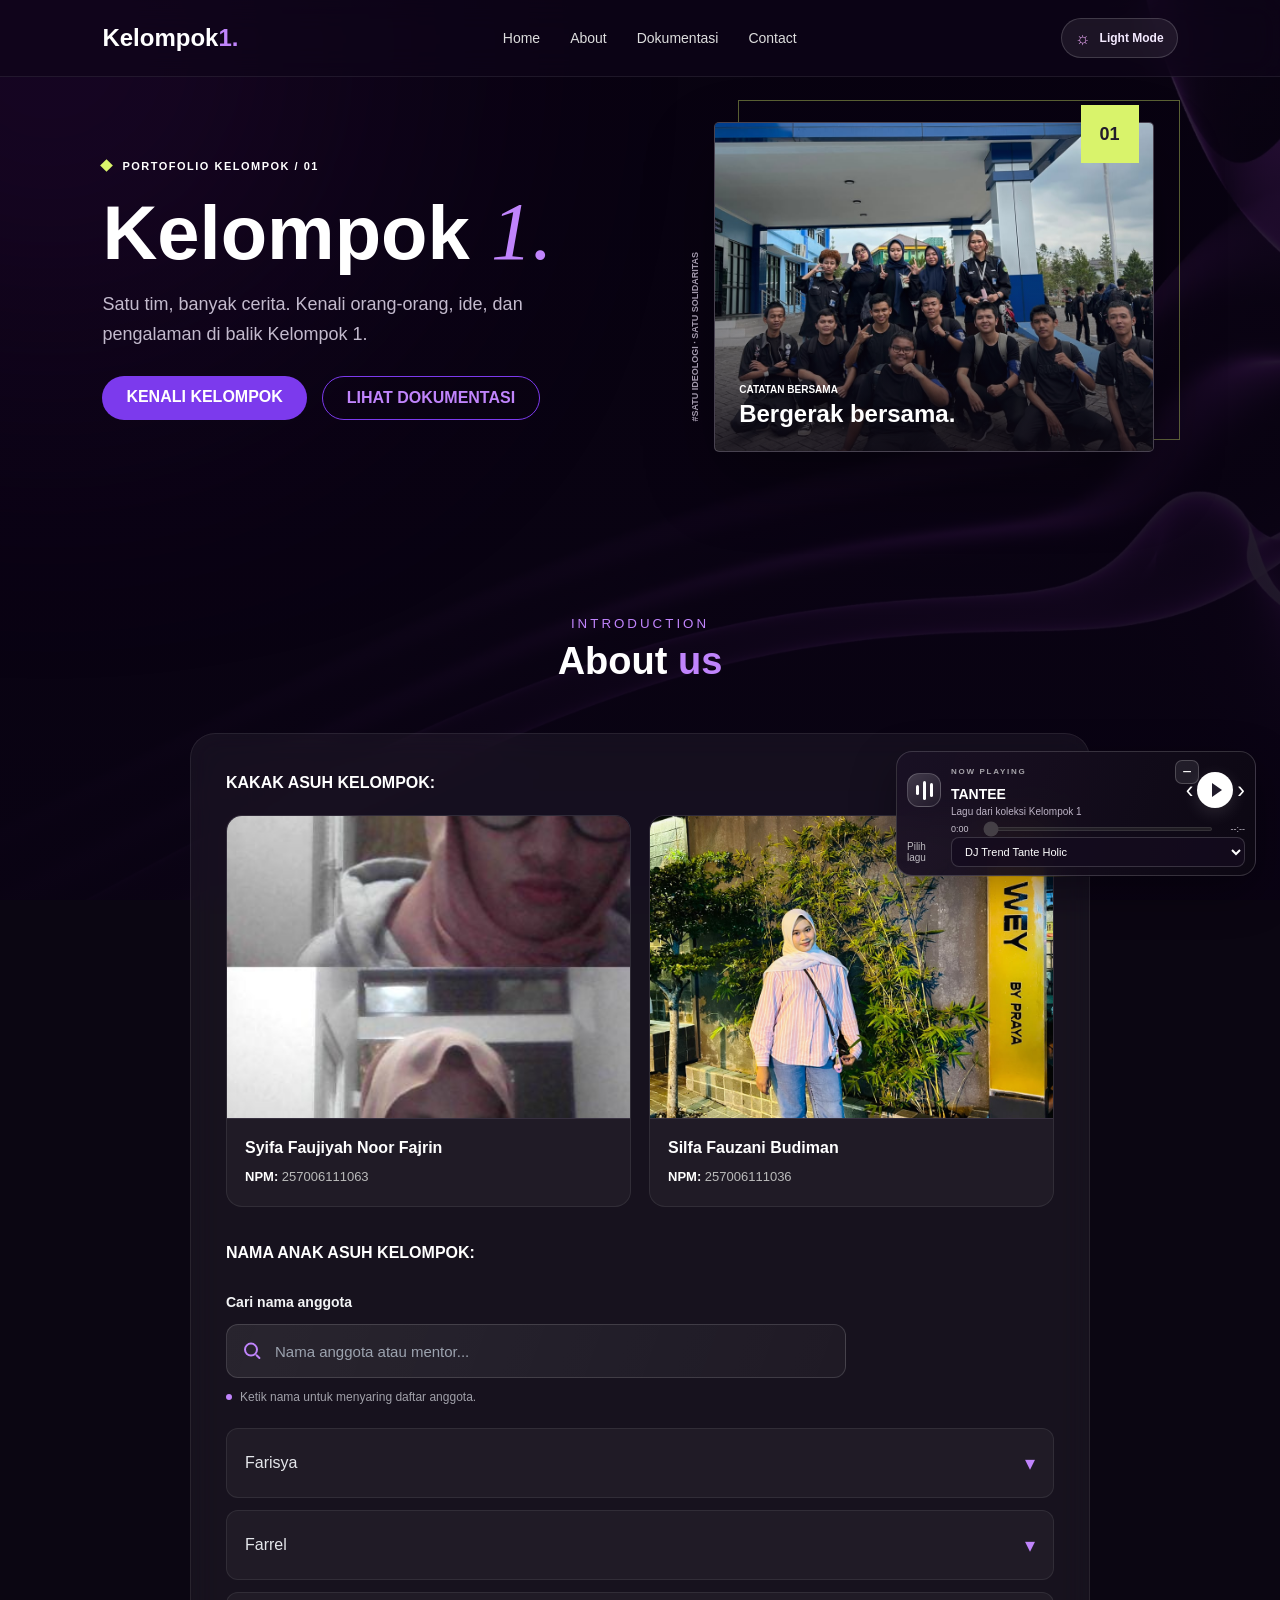
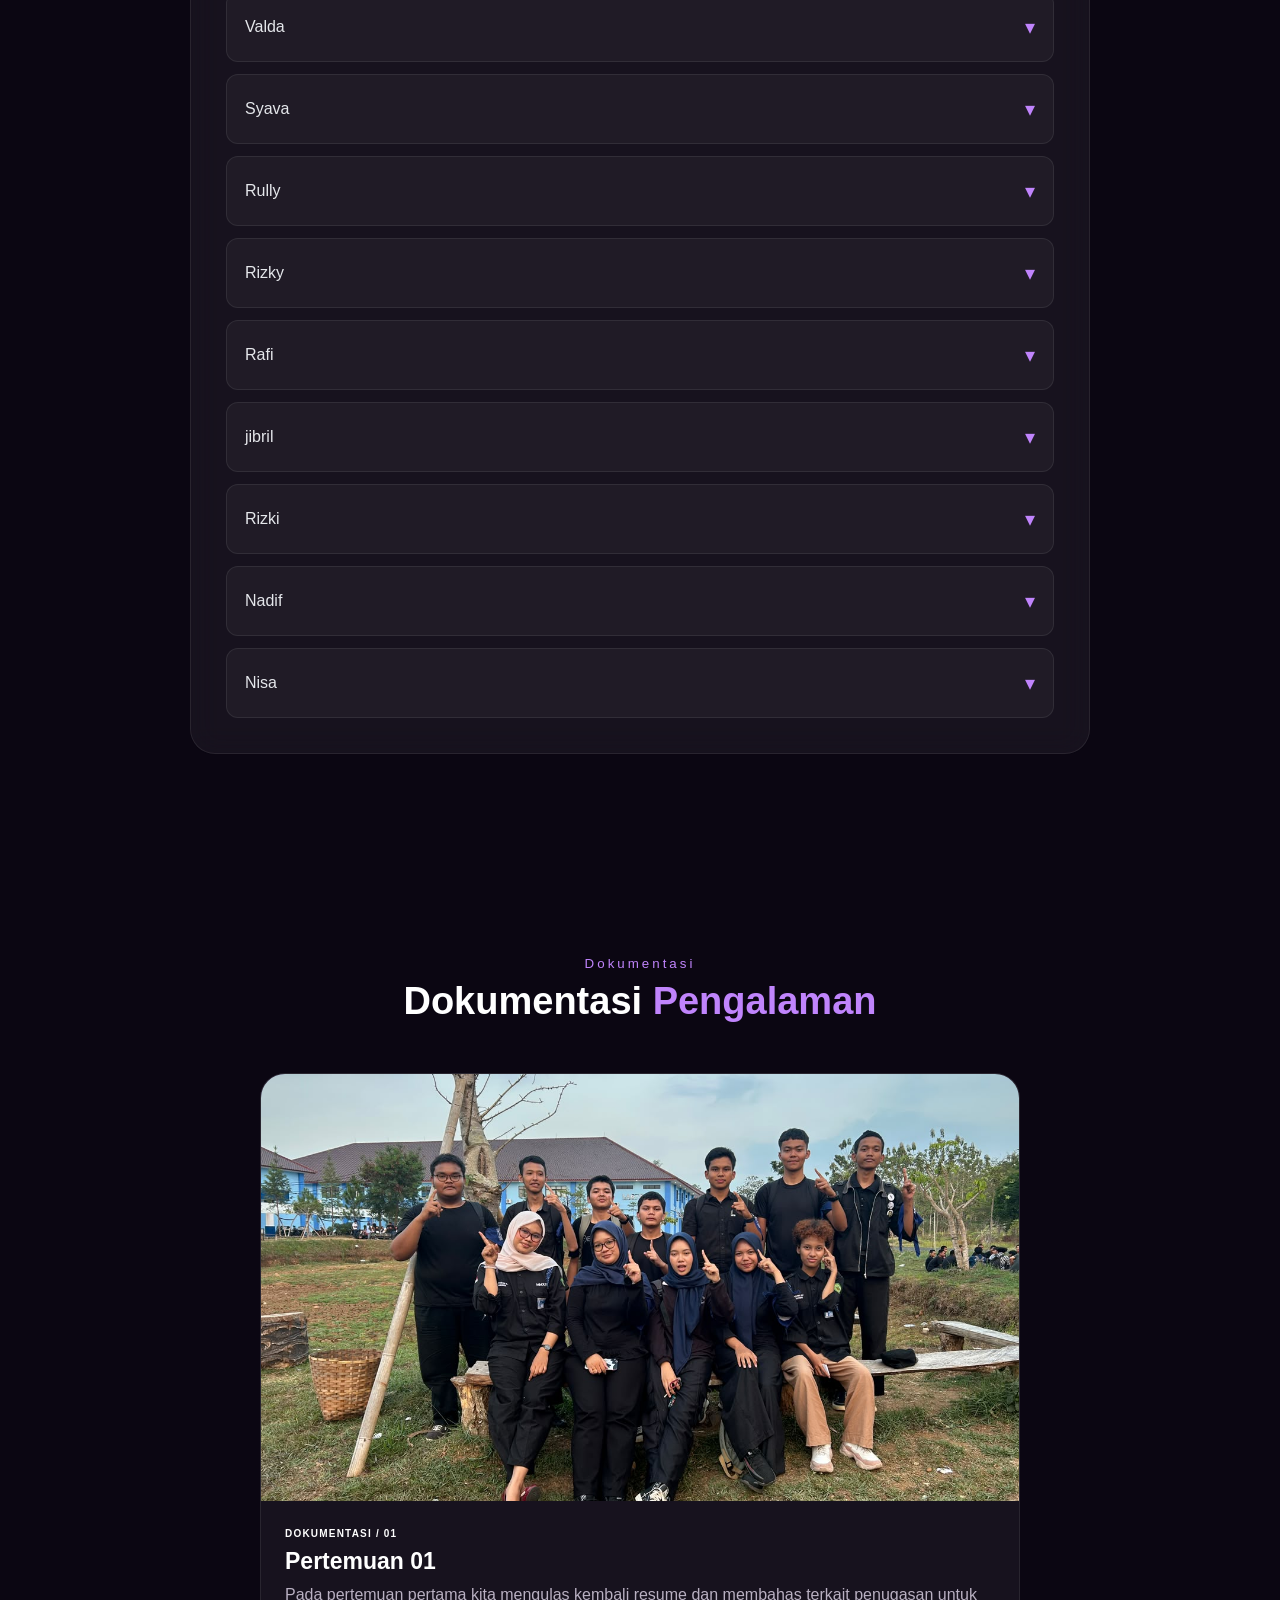
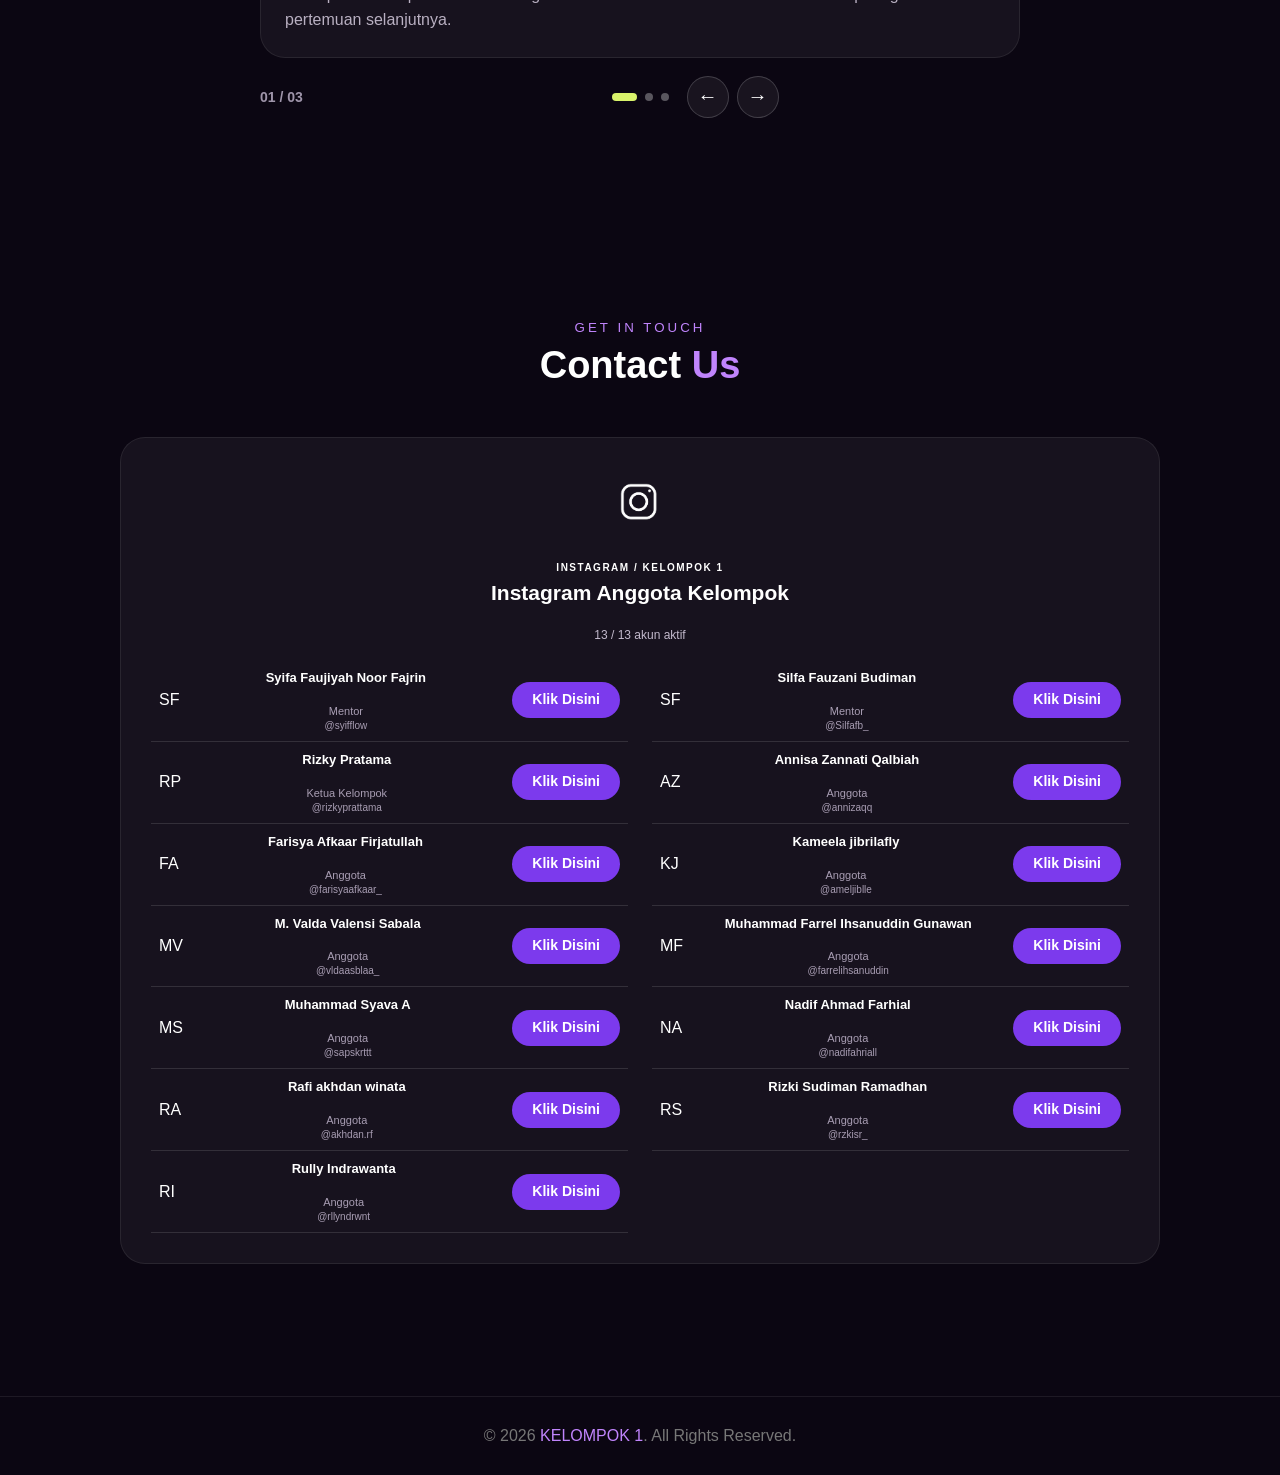
==== commit 7e69a827: "Add minimize control to music player" ====
--- a/index.html
+++ b/index.html
@@ -148,7 +148,10 @@
                 <span class="music-player-bar"></span>
             </div>
             <div class="music-player-details">
+              <div class="music-player-heading">
                 <small>NOW PLAYING</small>
+                <button class="music-player-collapse" id="music-player-collapse" type="button" aria-label="Minimalkan pemutar lagu" aria-expanded="true" title="Minimalkan pemutar lagu">−</button>
+              </div>
                 <h3 id="music-player-title">TANTEE</h3>
                 <p id="music-player-status" aria-live="polite">Lagu dari koleksi Kelompok 1</p>
             </div>
@@ -241,7 +244,7 @@
                <div class="member-list" id="member-list">
 
                 
- <div class="member-item" data-nama="Farisya Afkaar Firjatullah" data-npm="267006111011" data-hobi="Membaca, Coding" data-foto="foto/farisya.jpeg">
+ <div class="member-item" data-nama="Farisya Afkaar Firjatullah" data-npm="267006111011" data-hobi="Nonton film, Bernyanyi, Mendengarkan musik" data-foto="foto/farisya.jpeg">
     <div class="member-head">
       <span>Farisya</span>
       <span class="arrow">▾</span>
--- a/style.css
+++ b/style.css
@@ -621,6 +621,57 @@
   font-size: 11px;
 }
 
+.music-player-heading {
+  display: flex;
+  align-items: center;
+  justify-content: space-between;
+  gap: 8px;
+}
+
+.music-player-collapse {
+  display: grid;
+  flex: 0 0 24px;
+  width: 24px;
+  height: 24px;
+  place-items: center;
+  padding: 0;
+  border: 1px solid rgba(255, 255, 255, 0.2);
+  border-radius: 7px;
+  background: rgba(255, 255, 255, 0.08);
+  color: #fff;
+  font: inherit;
+  font-size: 16px;
+  line-height: 1;
+  cursor: pointer;
+}
+
+.music-player-collapse:hover {
+  background: rgba(255, 255, 255, 0.16);
+}
+
+.music-player-collapse:focus-visible {
+  outline: 2px solid #c084fc;
+  outline-offset: 2px;
+}
+
+.music-player.is-minimized {
+  grid-template-columns: 34px minmax(0, 1fr) 36px;
+  width: min(100% - 32px, 260px);
+}
+
+.music-player.is-minimized .music-player-art,
+.music-player.is-minimized .music-player-controls {
+  grid-row: auto;
+}
+
+.music-player.is-minimized .music-player-details p,
+.music-player.is-minimized .music-player-skip,
+.music-player.is-minimized .music-player-timeline,
+.music-player.is-minimized .music-player-playlist-label,
+.music-player.is-minimized .music-player-playlist {
+  display: none;
+}
+
 /* =========================
            ABOUT
         ========================= */
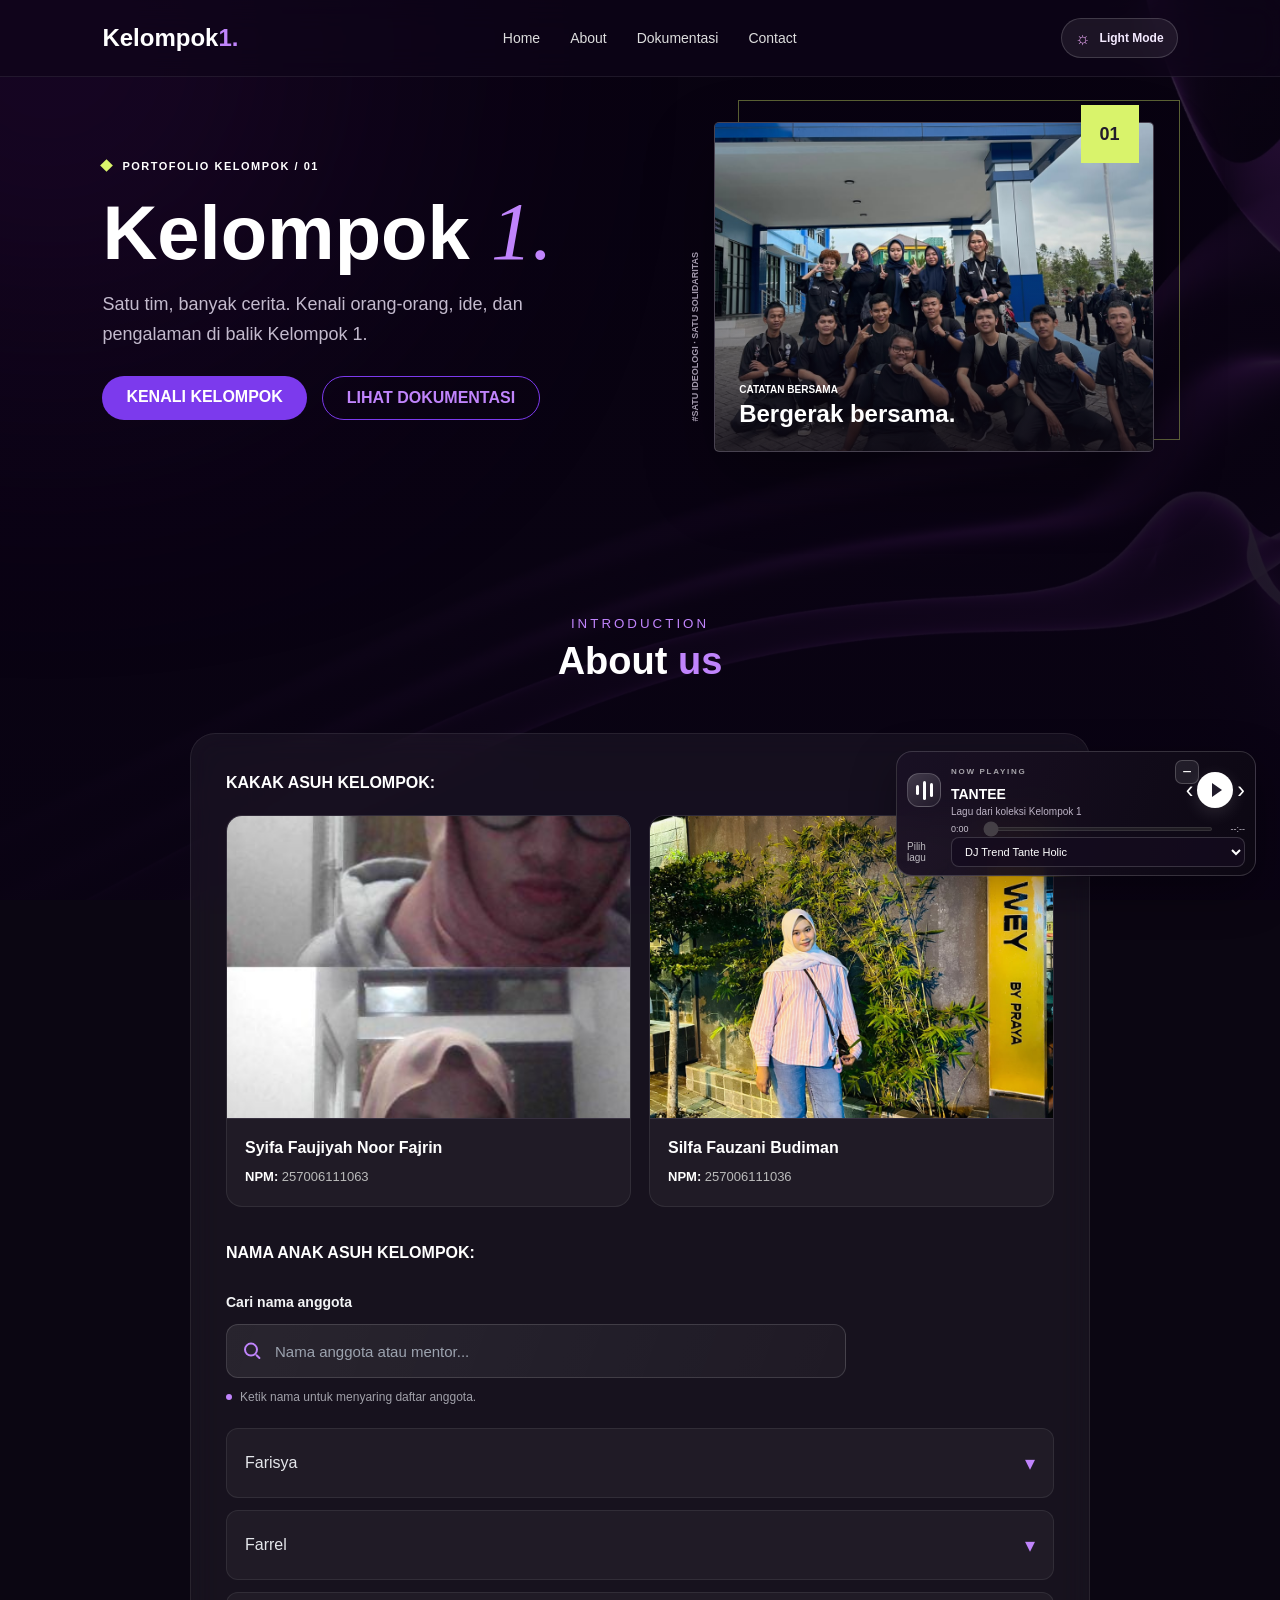
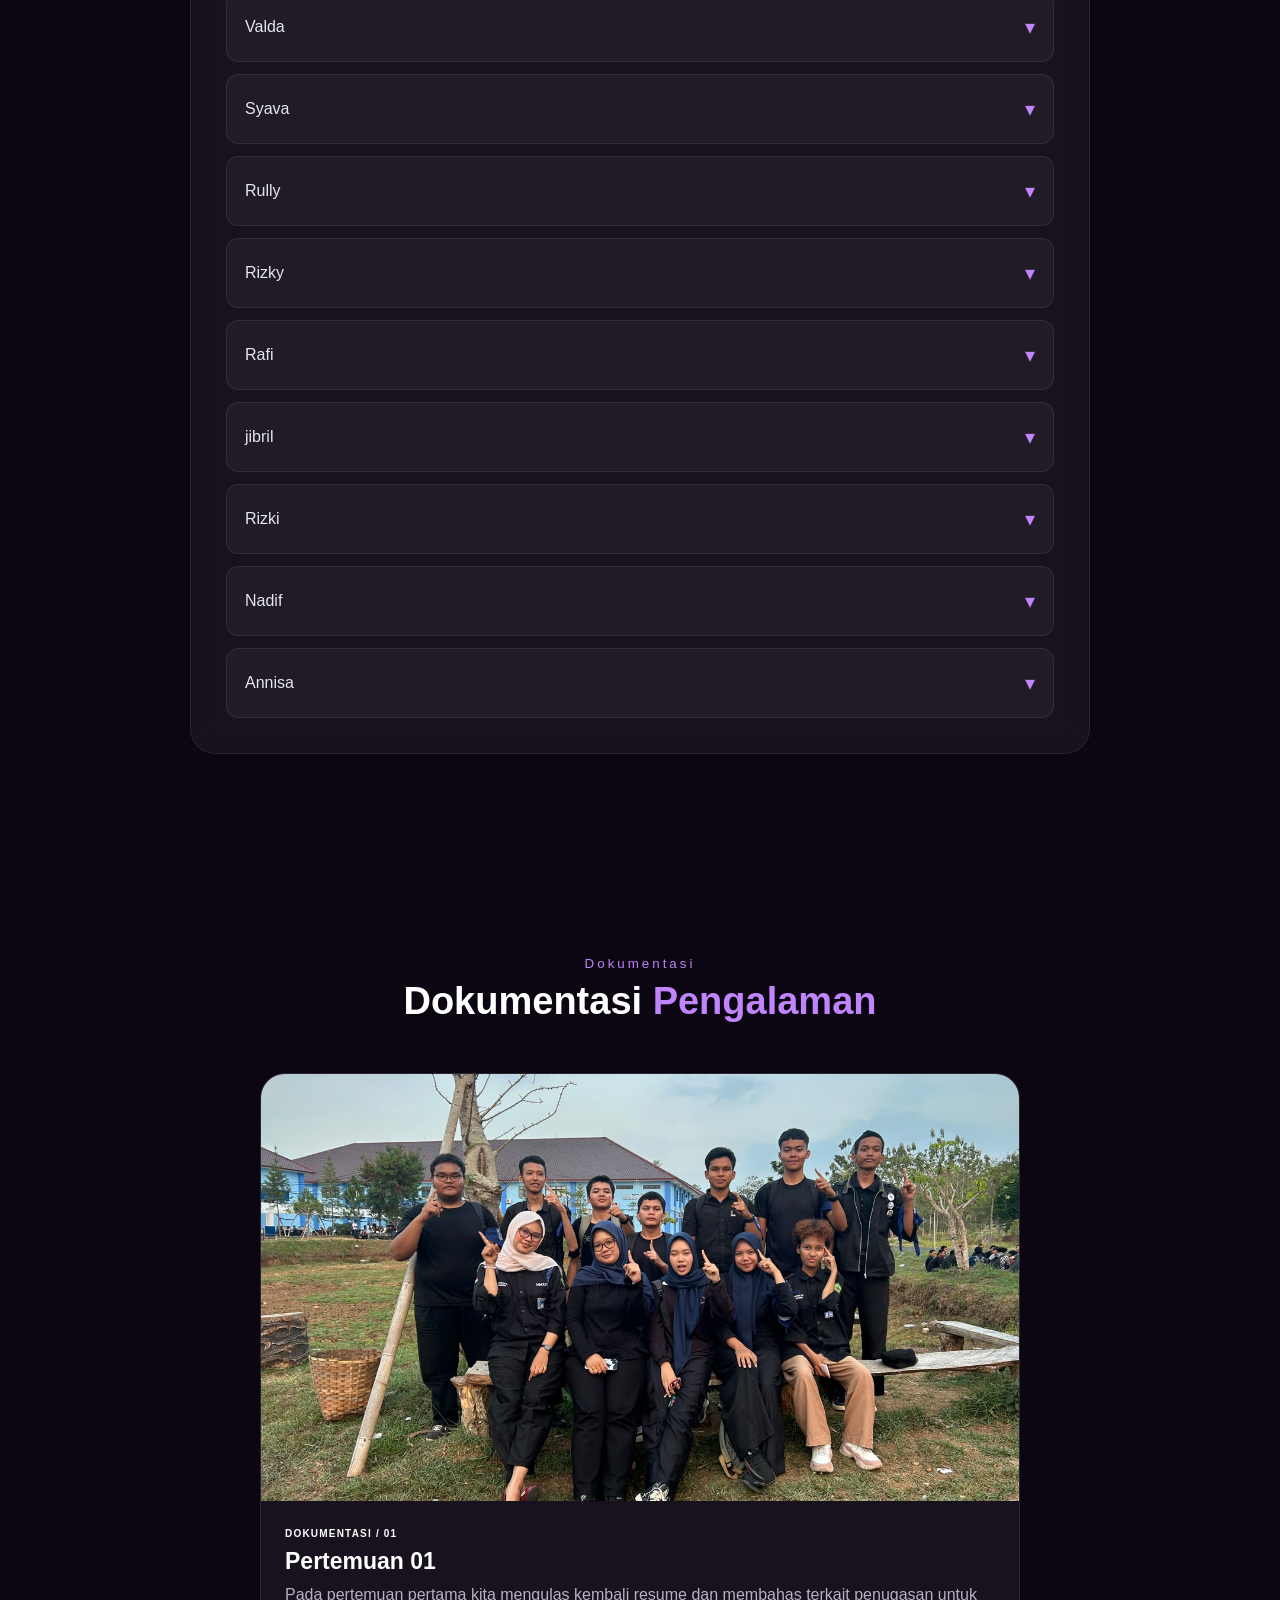
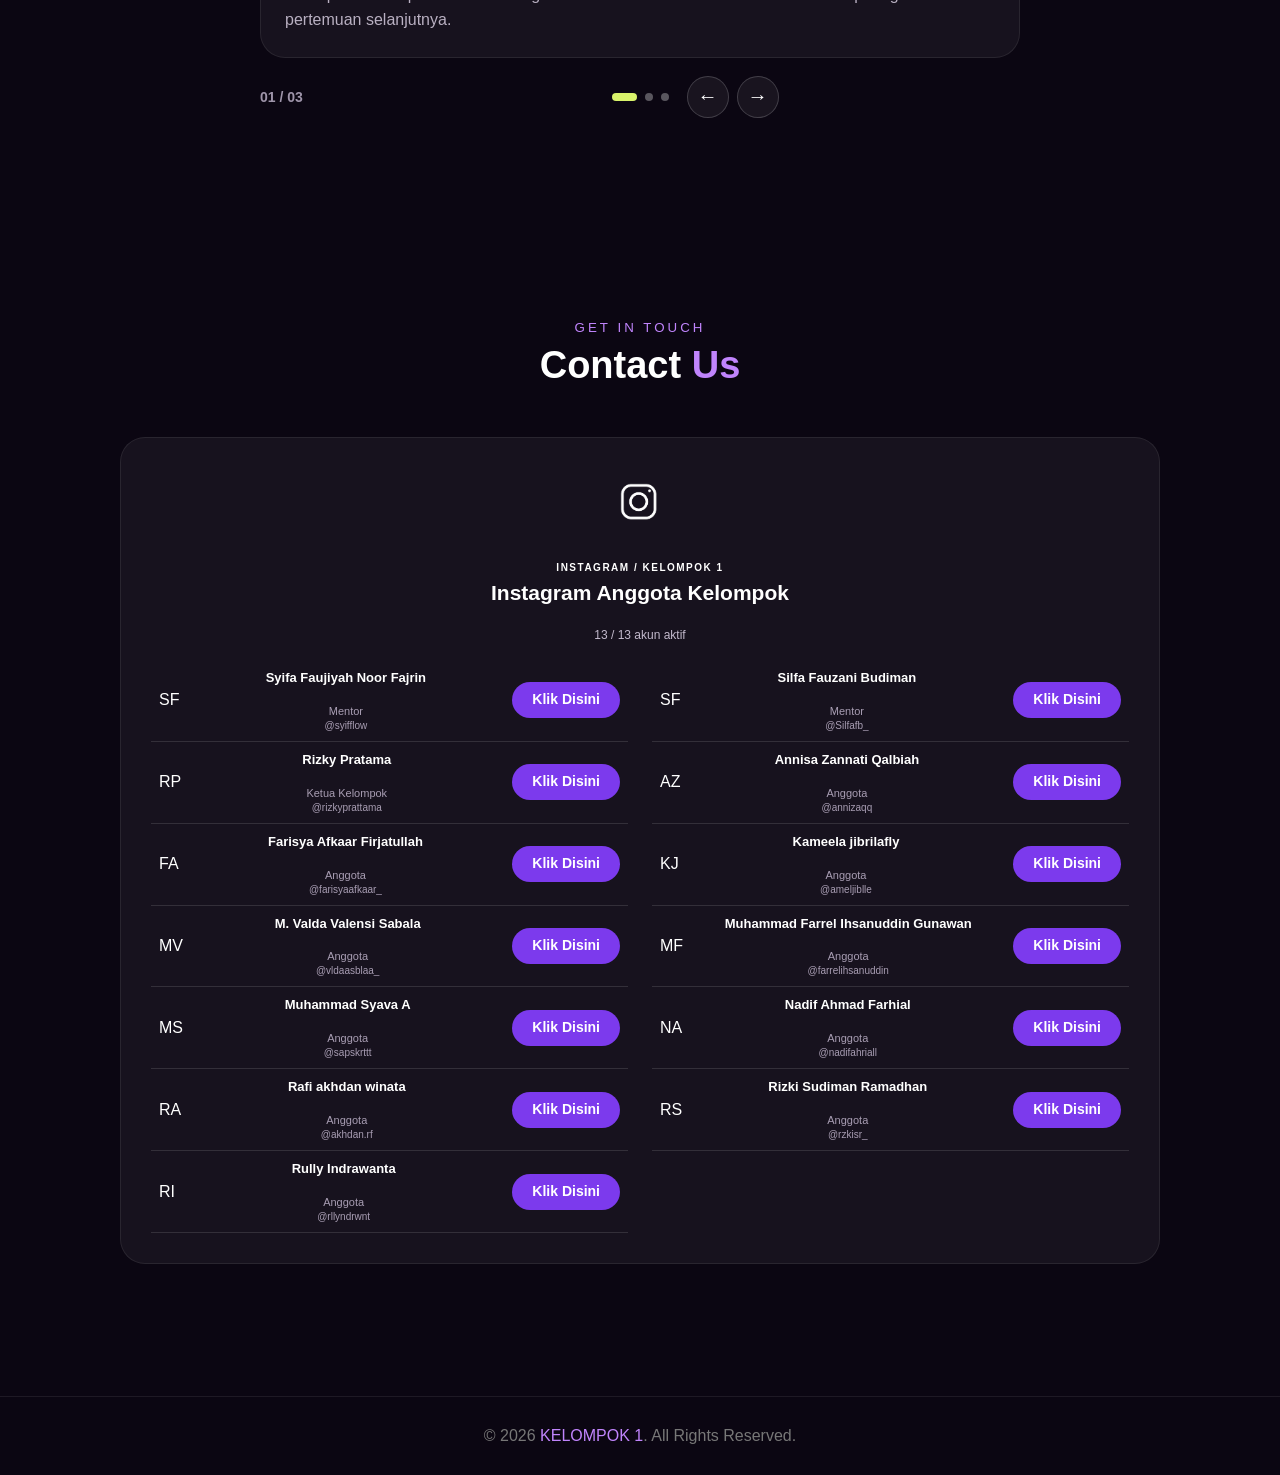
==== commit b08c4f21: "Update Annisa's profile details Co-authored-by: Copilot <223556219+Copilot@users.noreply.github.com>" ====
--- a/index.html
+++ b/index.html
@@ -394,9 +394,9 @@
     </div>
   </div>
 
-  <div class="member-item" data-nama="Annisa Zannati Qalbiah" data-npm="267006111158" data-hobi="Membaca, Coding" data-foto="foto/nisa.jpeg">
-    <div class="member-head">
-      <span>Nisa</span>
+  <div class="member-item" data-nama="Annisa Zannati Qalbiah" data-npm="267006111158" data-hobi="Membaca dan mendengarkan musik" data-foto="foto/nisa.jpeg">
+    <div class="member-head">
+      <span>Annisa</span>
       <span class="arrow">▾</span>
     </div>
     <div class="member-detail">
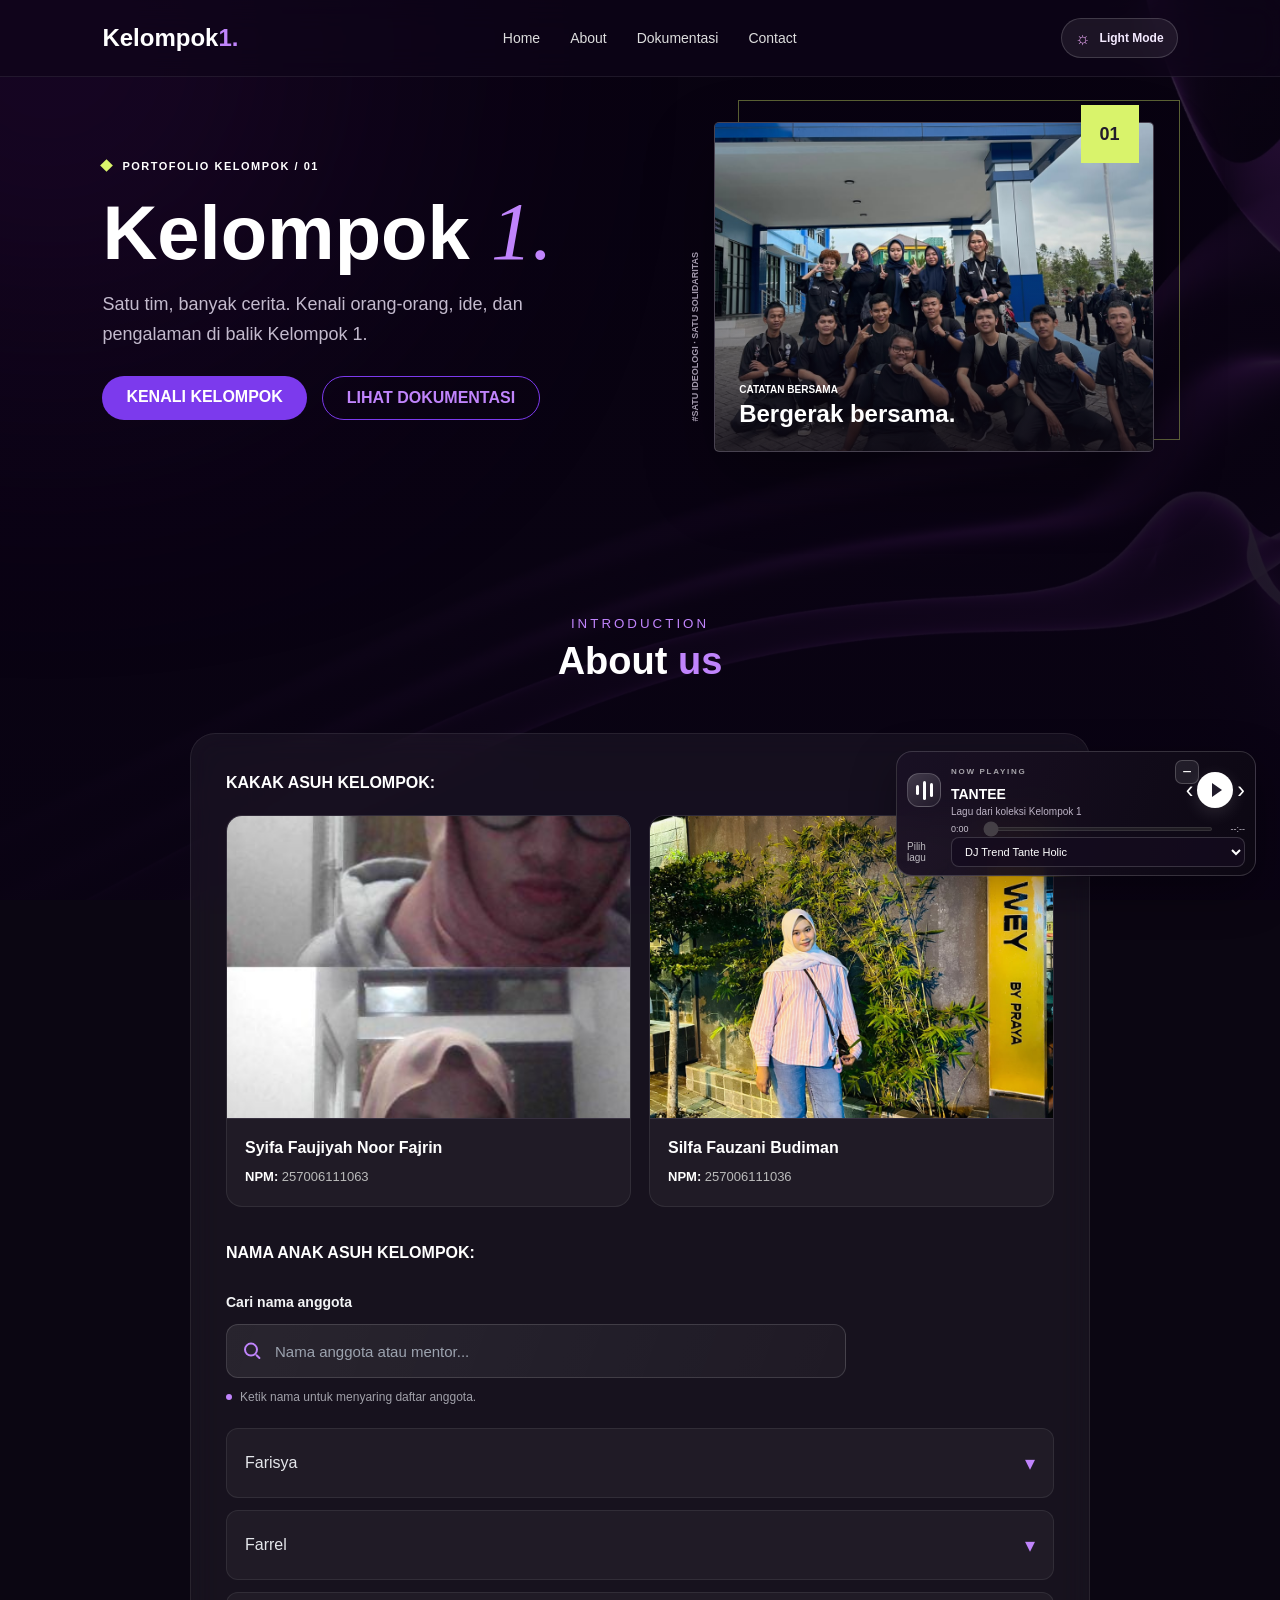
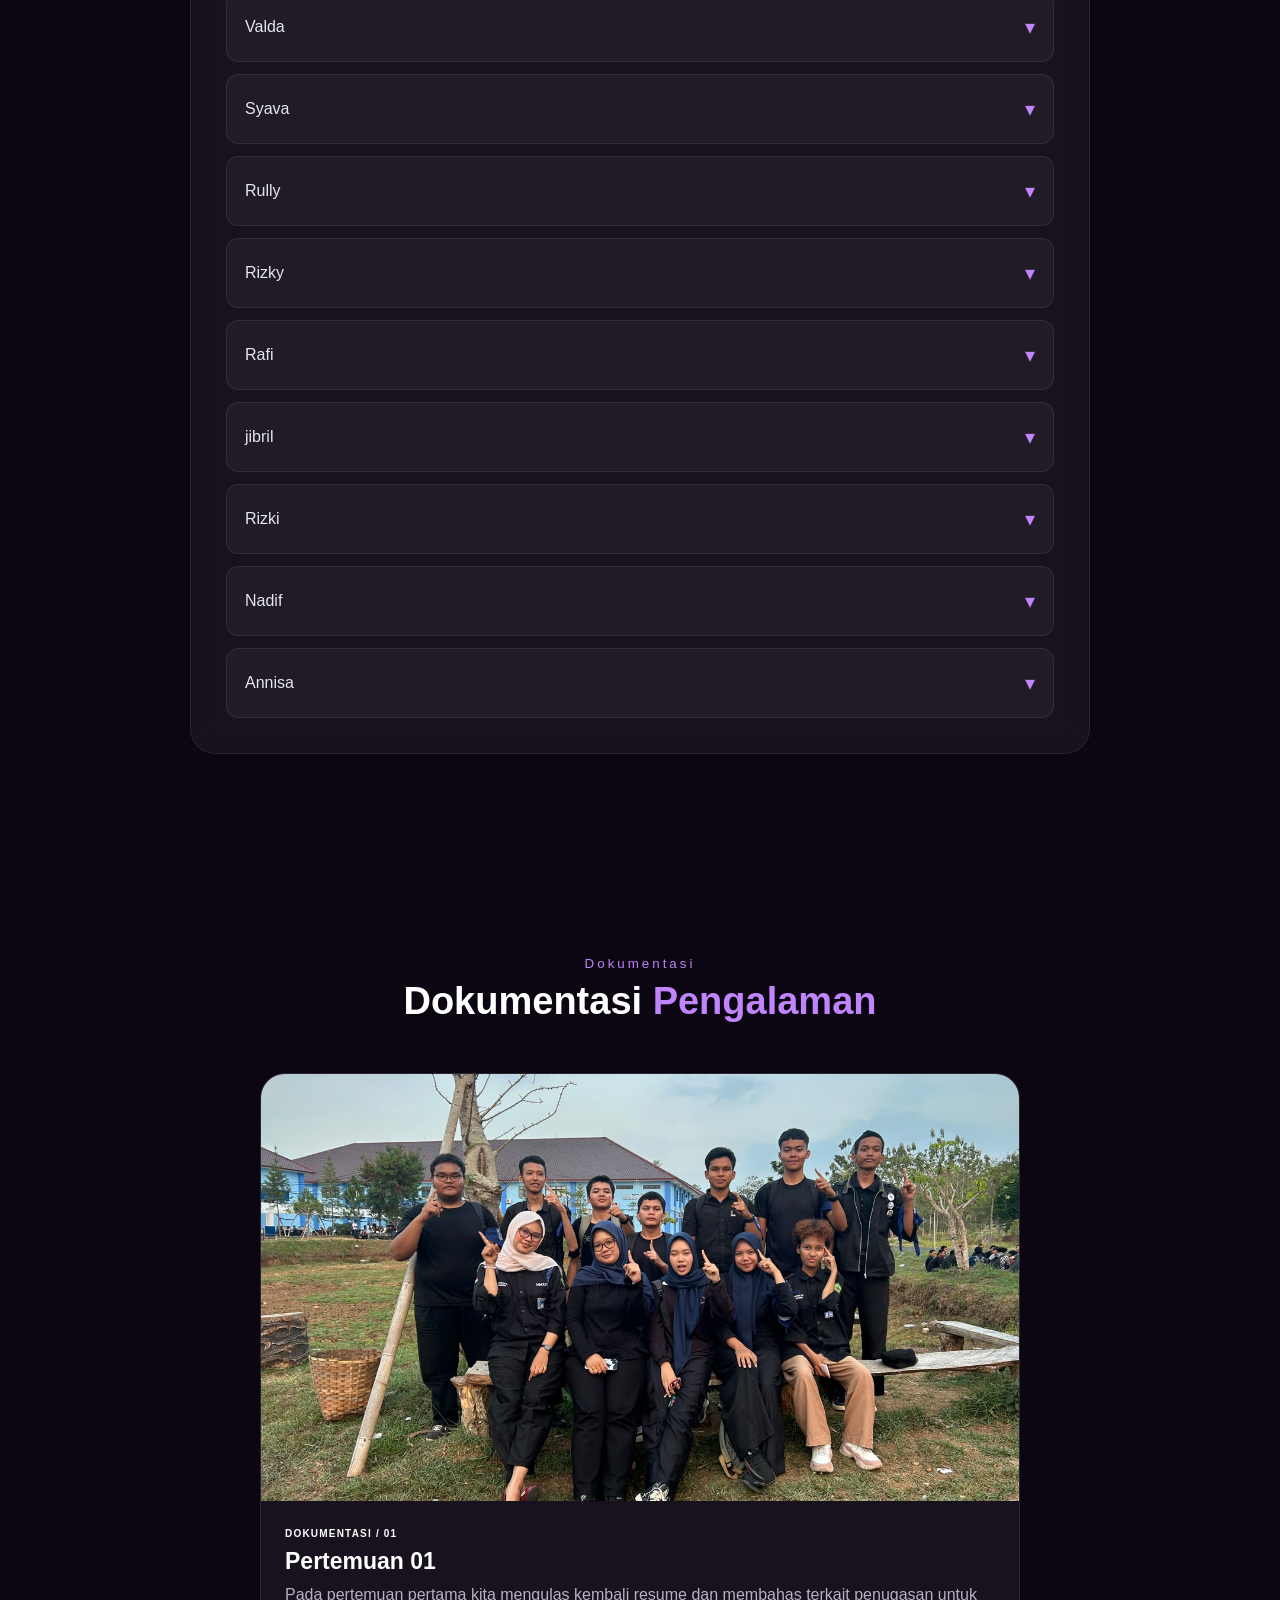
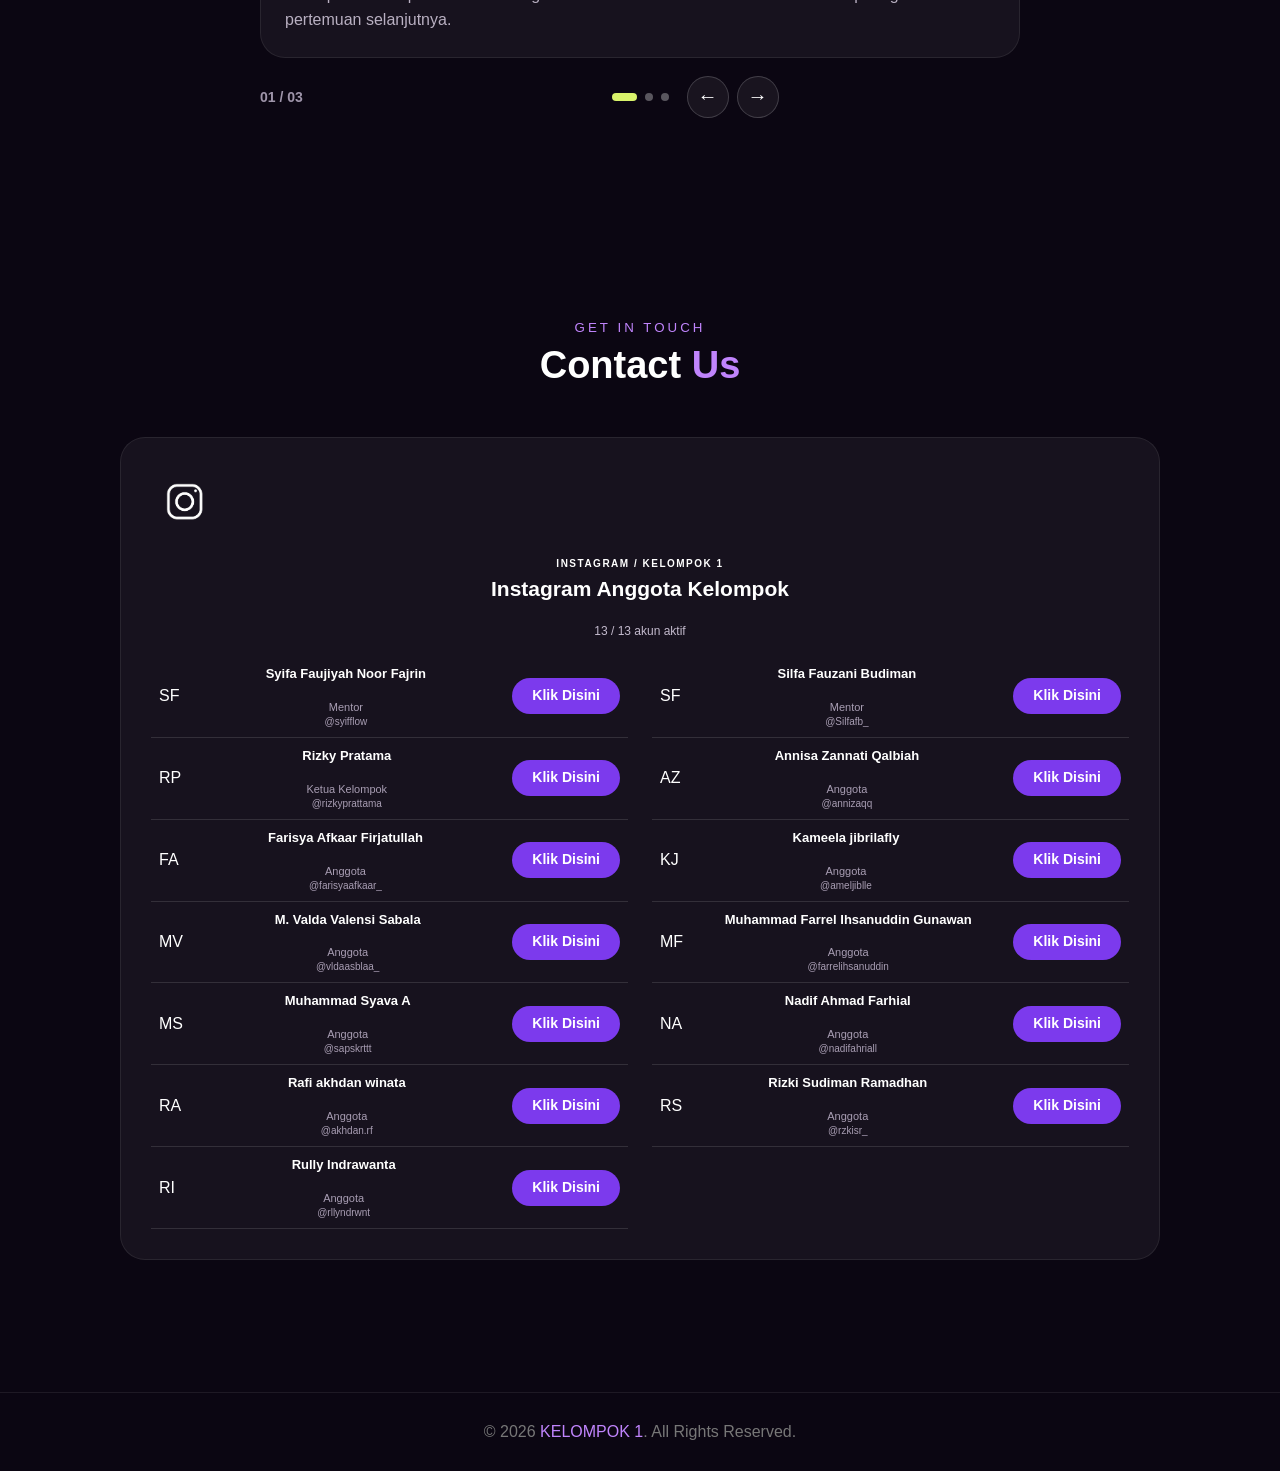
==== commit 702ac763: "Improve mobile responsive styling Co-authored-by: Copilot <223556219+Copilot@users.noreply.github.co" ====
--- a/index.html
+++ b/index.html
@@ -244,7 +244,7 @@
                <div class="member-list" id="member-list">
 
                 
- <div class="member-item" data-nama="Farisya Afkaar Firjatullah" data-npm="267006111011" data-hobi="Nonton film, Bernyanyi, Mendengarkan musik" data-foto="foto/farisya.jpeg">
+ <div class="member-item" data-nama="Farisya Afkaar Firjatullah" data-npm="267006111011" data-hobi="Nonton film dan Mendengarkan musik" data-foto="foto/farisya.jpeg">
     <div class="member-head">
       <span>Farisya</span>
       <span class="arrow">▾</span>
@@ -259,7 +259,7 @@
     </div>
   </div>
 
-  <div class="member-item" data-nama="Muhammad Farrel Ihsanuddin Gunawan" data-npm="267006111076" data-hobi="Membaca, Coding" data-foto="foto/farel.jpeg">
+  <div class="member-item" data-nama="Muhammad Farrel Ihsanuddin Gunawan" data-npm="267006111076" data-hobi="Bermain Gitar" data-foto="foto/farel.jpeg">
     <div class="member-head">
       <span>Farrel</span>
       <span class="arrow">▾</span>
@@ -334,7 +334,7 @@
     </div>
   </div>
 
-  <div class="member-item" data-nama="Rafi akhdan winata" data-npm="267006111153" data-hobi="Membaca, Coding" data-foto="foto/rafi.jpeg">
+  <div class="member-item" data-nama="Rafi akhdan winata" data-npm="267006111153" data-hobi="Menggambar, Menulis Cerita" data-foto="foto/rafi.jpeg">
     <div class="member-head">
       <span>Rafi</span>
       <span class="arrow">▾</span>
--- a/style.css
+++ b/style.css
@@ -290,6 +290,18 @@
   background: linear-gradient(180deg, transparent, rgba(12, 7, 17, 0.86));
   content: "";
   pointer-events: none;
+}
+
+img,
+picture,
+source,
+video {
+  max-width: 100%;
+  display: block;
+}
+
+img {
+  height: auto;
 }
 
 .photo-container img {
@@ -2409,9 +2421,15 @@
 @media (max-width: 768px) {
   nav {
     padding: 15px 5%;
+    flex-wrap: wrap;
+    gap: 12px;
   }
 
   .nav-menu {
+    order: 3;
+    width: 100%;
+    justify-content: center;
+    flex-wrap: wrap;
     gap: 12px;
   }
 
@@ -2443,6 +2461,12 @@
     width: 100%;
     max-width: 540px;
     margin: 0 auto;
+    padding-inline: 0;
+  }
+
+  .photo-container {
+    width: 100%;
+    max-width: 100%;
   }
 
   .documentation-slides {
@@ -2486,17 +2510,47 @@
 
 @media (max-width: 480px) {
   .mentor-card {
-    align-items: flex-start;
-    padding: 14px;
+    align-items: stretch;
+    padding: 0;
   }
 
   .mentor-card img {
-    width: 68px;
-    height: 68px;
+    width: 100%;
+    height: 100%;
+    min-height: 180px;
   }
 
   .mentor-info h3 {
     font-size: 14px;
+  }
+
+  .member-detail {
+    flex-direction: column;
+    align-items: flex-start;
+    gap: 12px;
+  }
+
+  .member-item.open .member-detail {
+    max-height: 260px;
+    padding-top: 14px;
+  }
+
+  .member-detail img {
+    width: 76px;
+    height: 76px;
+  }
+
+  .member-detail .info {
+    width: 100%;
+  }
+
+  .member-detail h3 {
+    font-size: 18px;
+  }
+
+  .member-detail p {
+    font-size: 13px;
+    line-height: 1.5;
   }
 
   nav {
@@ -2594,11 +2648,18 @@
   }
 
   .documentation-photo-frame {
-    min-height: 260px;
+    min-height: 220px;
+    height: auto;
+    aspect-ratio: auto;
+    overflow: visible;
   }
 
   .meeting-photo {
-    min-height: 260px;
+    position: static;
+    min-height: 220px;
+    height: auto;
+    object-fit: contain;
+    object-position: center;
   }
 
   .placeholder-message strong {
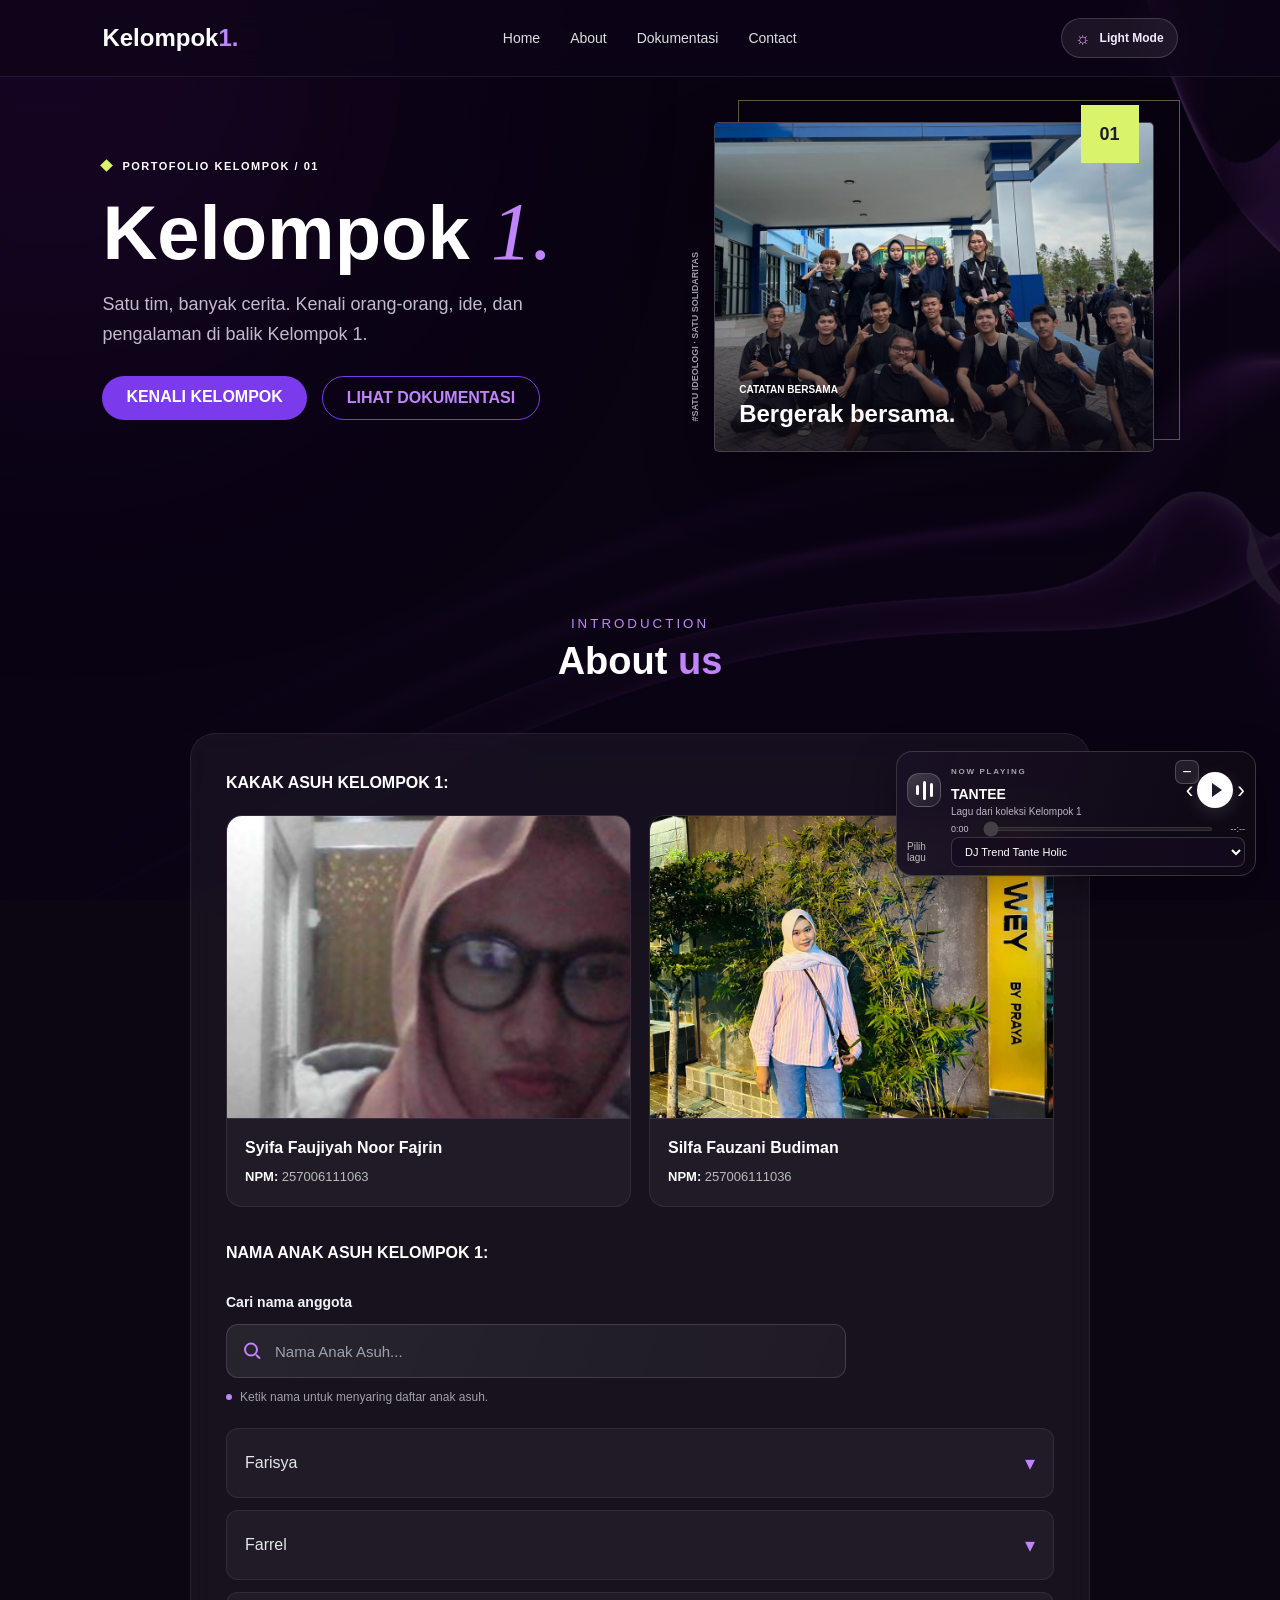
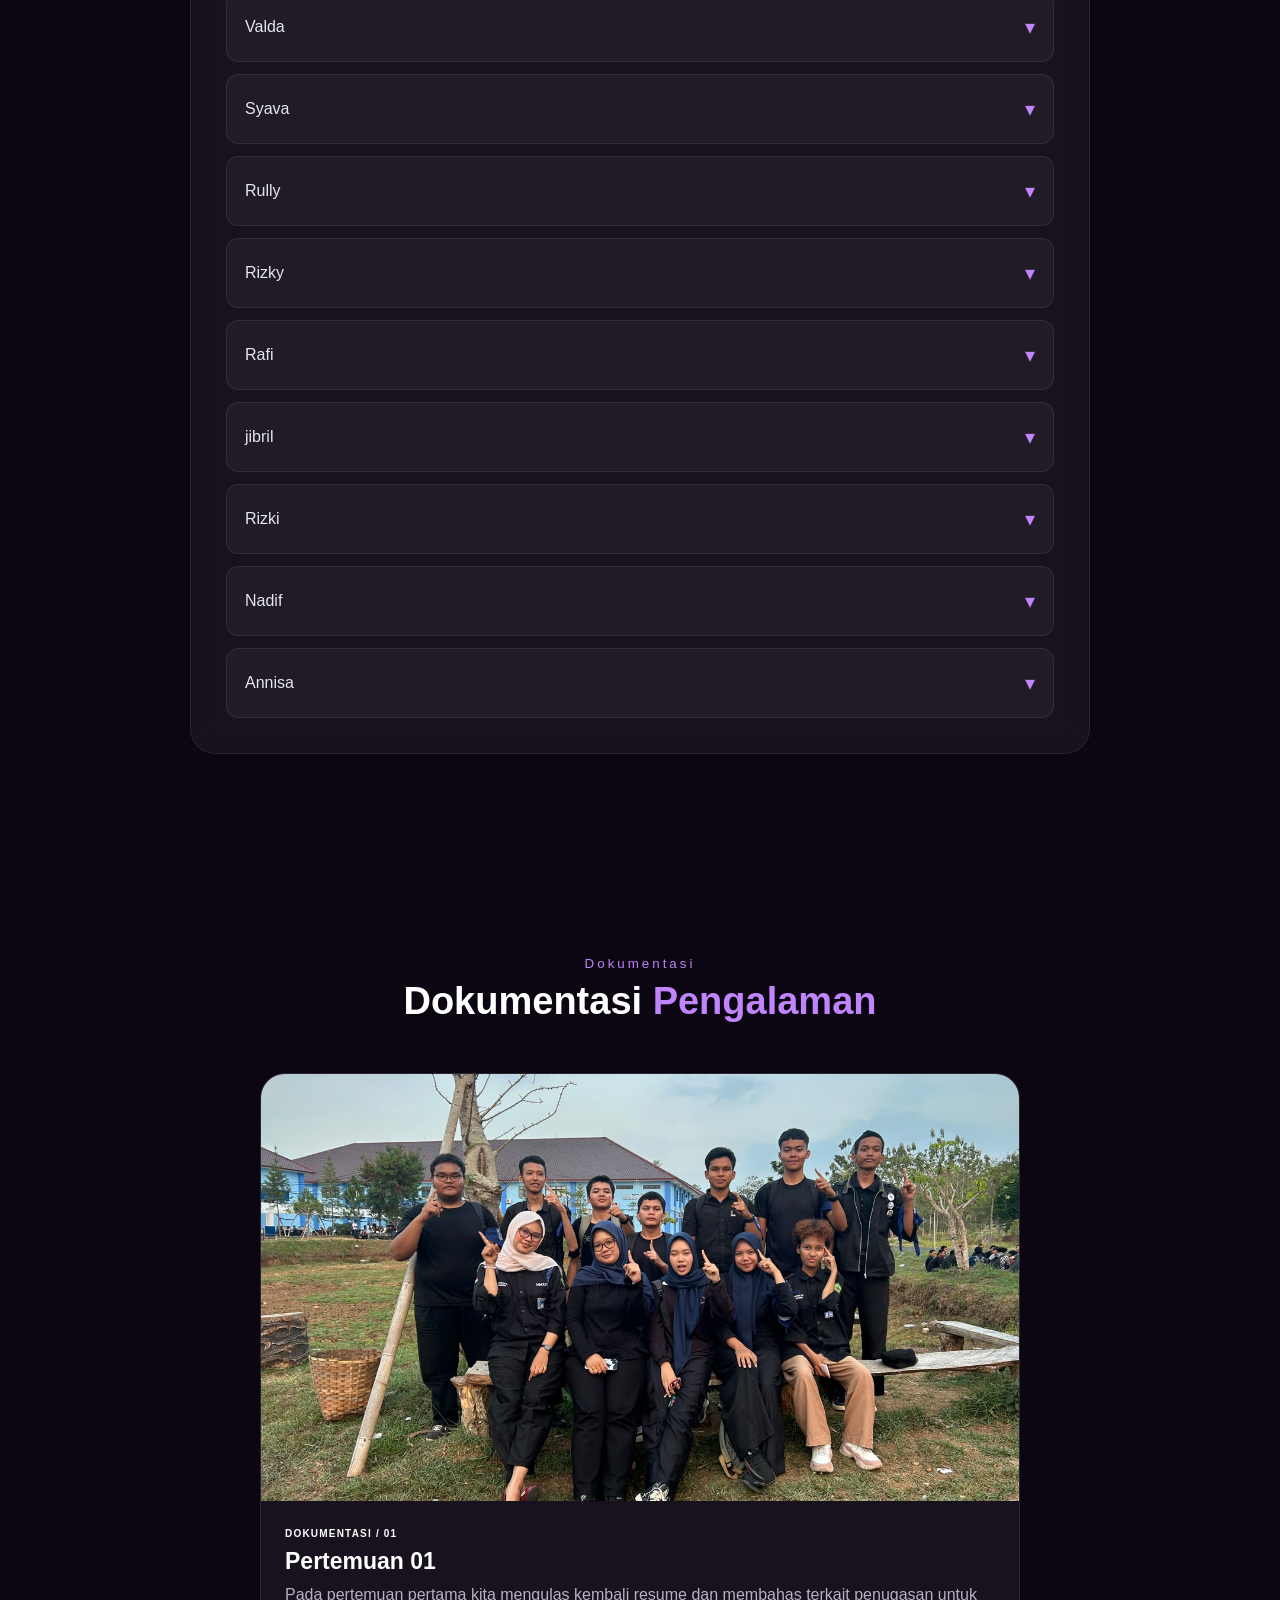
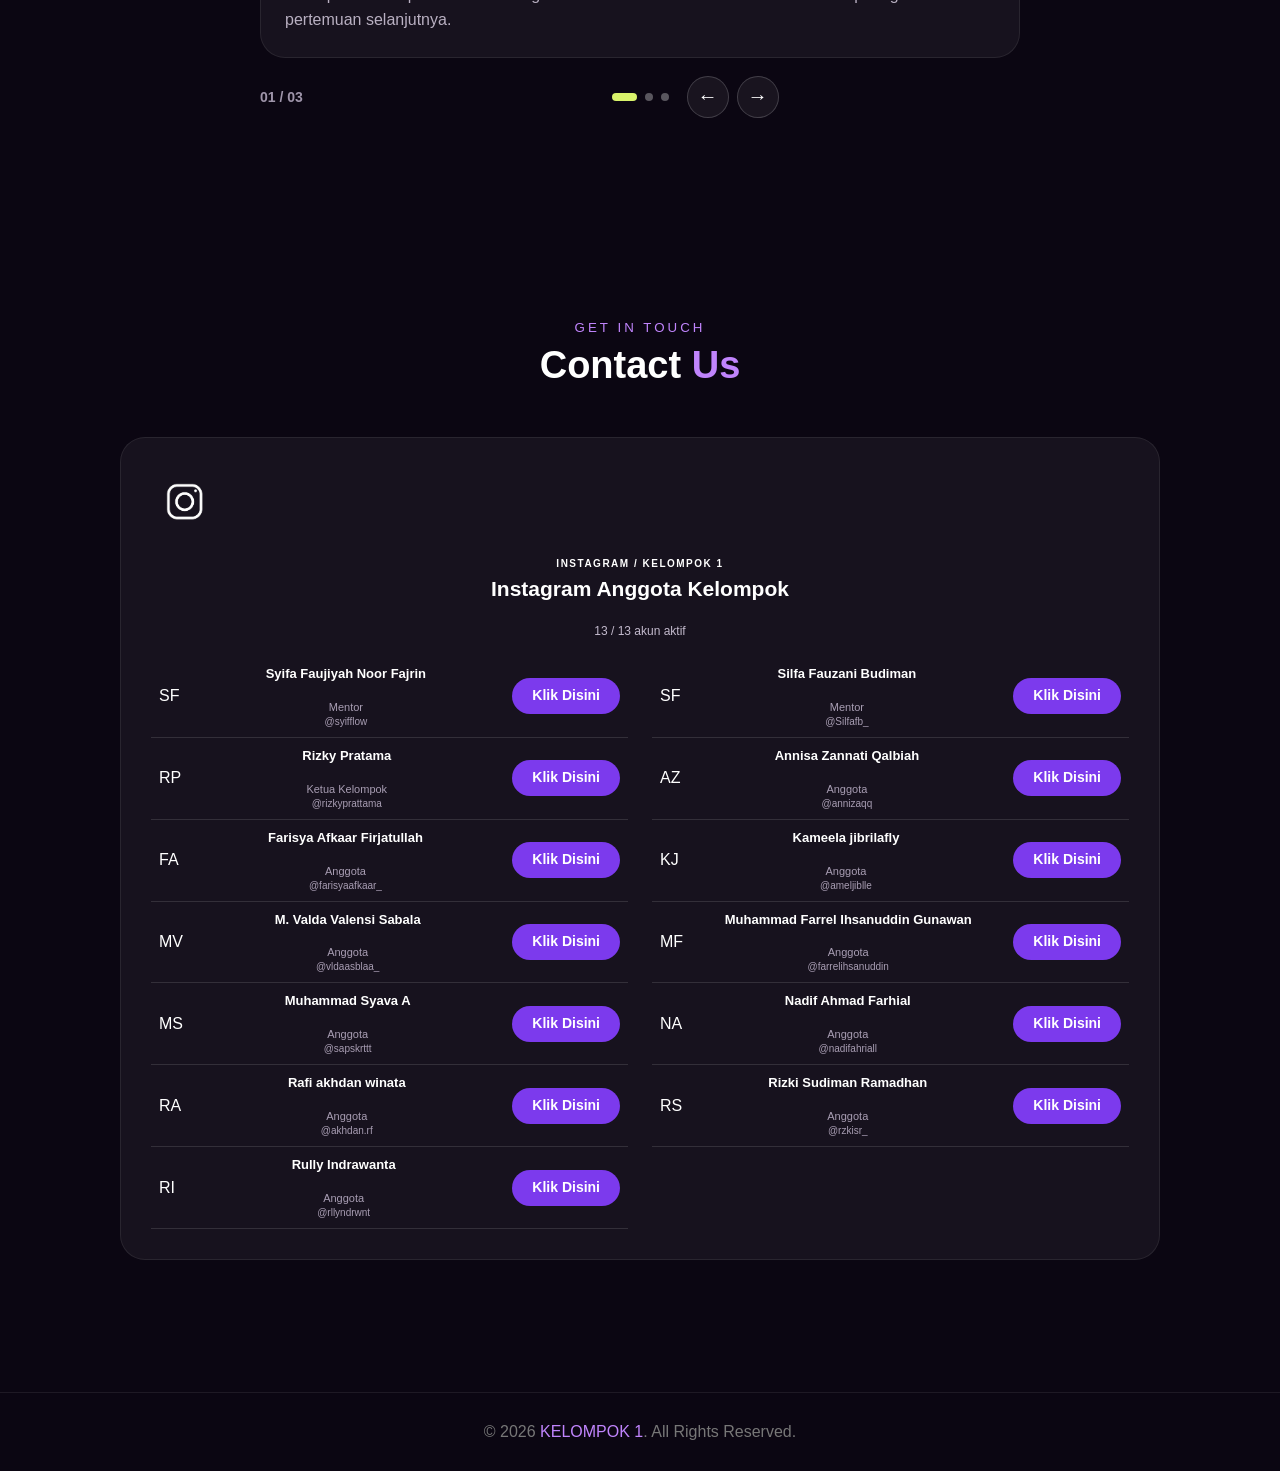
==== commit 813a5df2: "Update group page content and media Co-authored-by: Copilot <223556219+Copilot@users.noreply.github." ====
--- a/index.html
+++ b/index.html
@@ -169,9 +169,10 @@
             </div>
             <label class="music-player-playlist-label" for="music-player-playlist">Pilih lagu</label>
             <select class="music-player-playlist" id="music-player-playlist" aria-label="Playlist lagu">
-                <option value="lagu/tante.mp3">DJ Trend Tante Holic</option>
+                <option value="lagu/DJ TANTE REV.mp3">DJ Trend Tante Holic</option>
                 <option value="lagu/hymne teknik.mp3">Hymne Teknik</option>
                 <option value="lagu/eur.mp3">Everything U Are — Hindia</option>
+                <option value="lagu/tante.mp3">TANTE FULL</option>
             </select>
             <audio id="group-audio" preload="auto" volume="1"></audio>
 
@@ -194,12 +195,12 @@
 
                 <div class="mentor-section">
                     <p>
-                        <strong>KAKAK ASUH KELOMPOK:</strong>
+                        <strong>KAKAK ASUH KELOMPOK 1:</strong>
                     </p>
                     <div class="mentor-grid">
                         <article class="mentor-card">
                             <div class="mentor-photo-frame">
-                                <img src="foto/teh syifa.jpeg" alt="Foto Syifa Faujiyah Noor Fajrin">
+                                <img src="foto/Teh syifa2.jpeg" alt="Foto Syifa Faujiyah Noor Fajrin">
                             </div>
                             <div class="mentor-info">
                                 <h3>Syifa Faujiyah Noor Fajrin</h3>
@@ -219,7 +220,7 @@
                 </div>
 
                 <p>
-                    <strong>NAMA ANAK ASUH KELOMPOK:</strong>
+                    <strong>NAMA ANAK ASUH KELOMPOK 1:</strong>
                 </p>
 
                 <div class="member-search">
@@ -229,7 +230,7 @@
                         <input
                             id="member-search"
                             type="search"
-                            placeholder="Nama anggota atau mentor..."
+                            placeholder="Nama Anak Asuh..."
                             autocomplete="off"
                             enterkeyhint="search"
                             aria-controls="member-list"
@@ -237,7 +238,7 @@
                         >
                     </div>
                     <p id="member-search-status" aria-live="polite">
-                        Ketik nama untuk menyaring daftar anggota.
+                        Ketik nama untuk menyaring daftar anak asuh.
                     </p>
                 </div>
 
@@ -274,7 +275,7 @@
     </div>
   </div>
 
-  <div class="member-item" data-nama="M. Valda Valensi Sabala" data-npm="267006111080" data-hobi="Membaca, Coding" data-foto="foto/valda.jpeg">
+  <div class="member-item" data-nama="M. Valda Valensi Sabala" data-npm="267006111080" data-hobi="Bermain Game dan Mendengarkan musik" data-foto="foto/valda.jpeg">
     <div class="member-head">
       <span>Valda</span>
       <span class="arrow">▾</span>
@@ -289,7 +290,7 @@
     </div>
   </div>
 
-  <div class="member-item" data-nama="Muhammad Syava Argiean" data-npm="267006111108" data-hobi="Membaca, Coding" data-foto="foto/sapa.jpeg">
+  <div class="member-item" data-nama="Muhammad Syava Argiean" data-npm="267006111108" data-hobi="Membaca Novel dan Mendengarkan musik" data-foto="foto/sapa.jpeg">
     <div class="member-head">
       <span>Syava</span>
       <span class="arrow">▾</span>
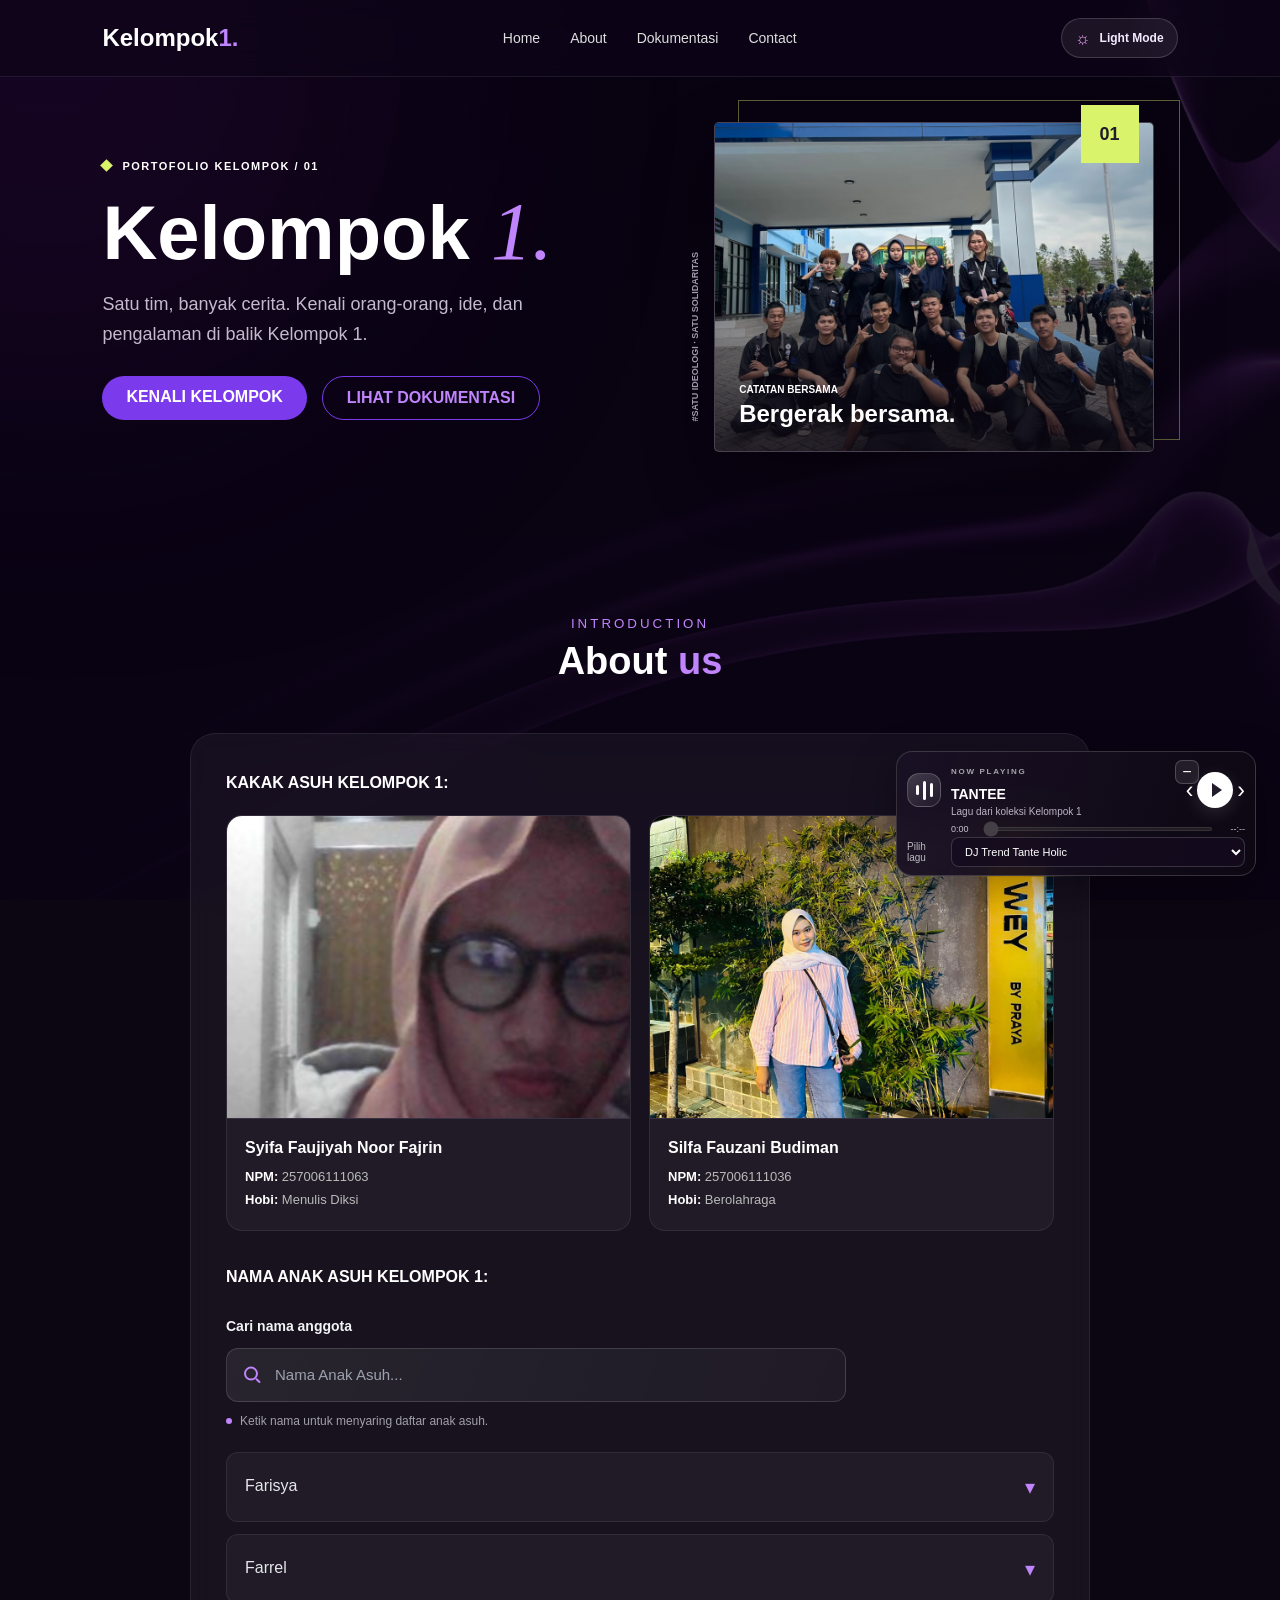
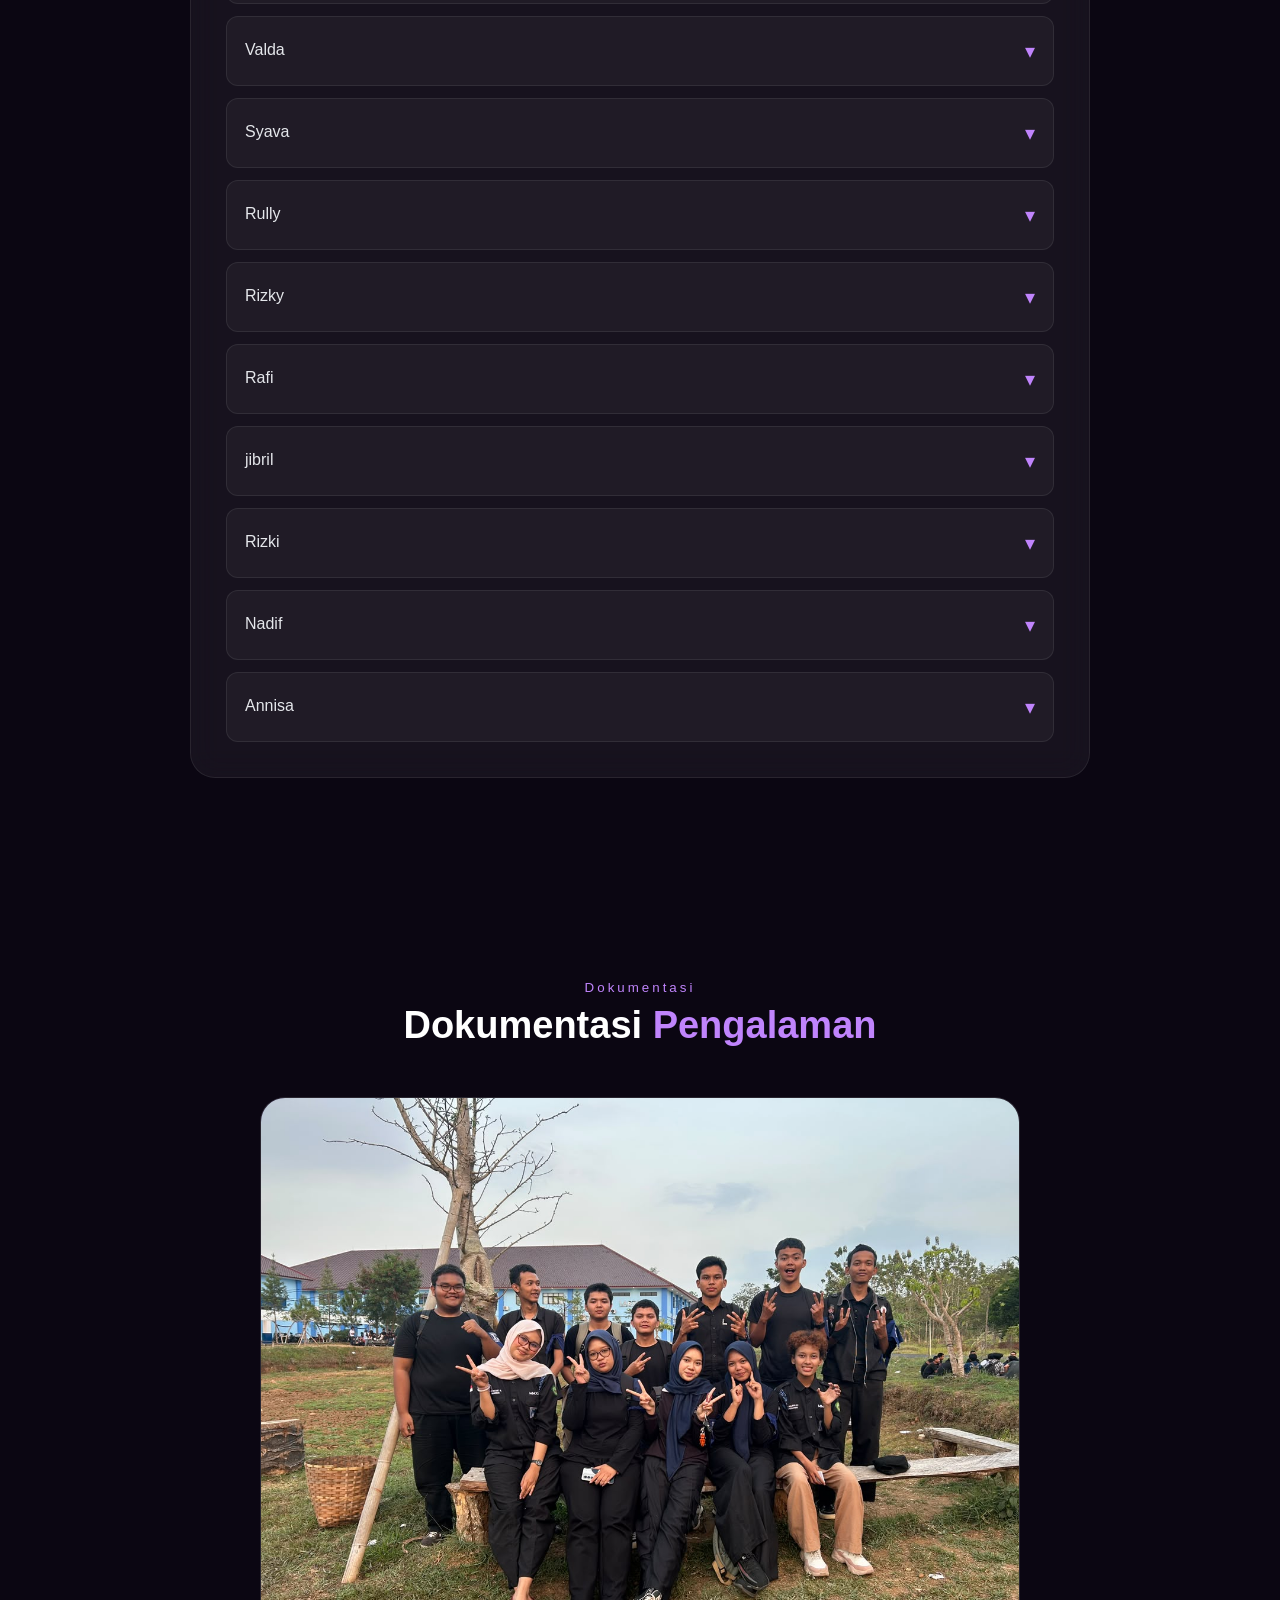
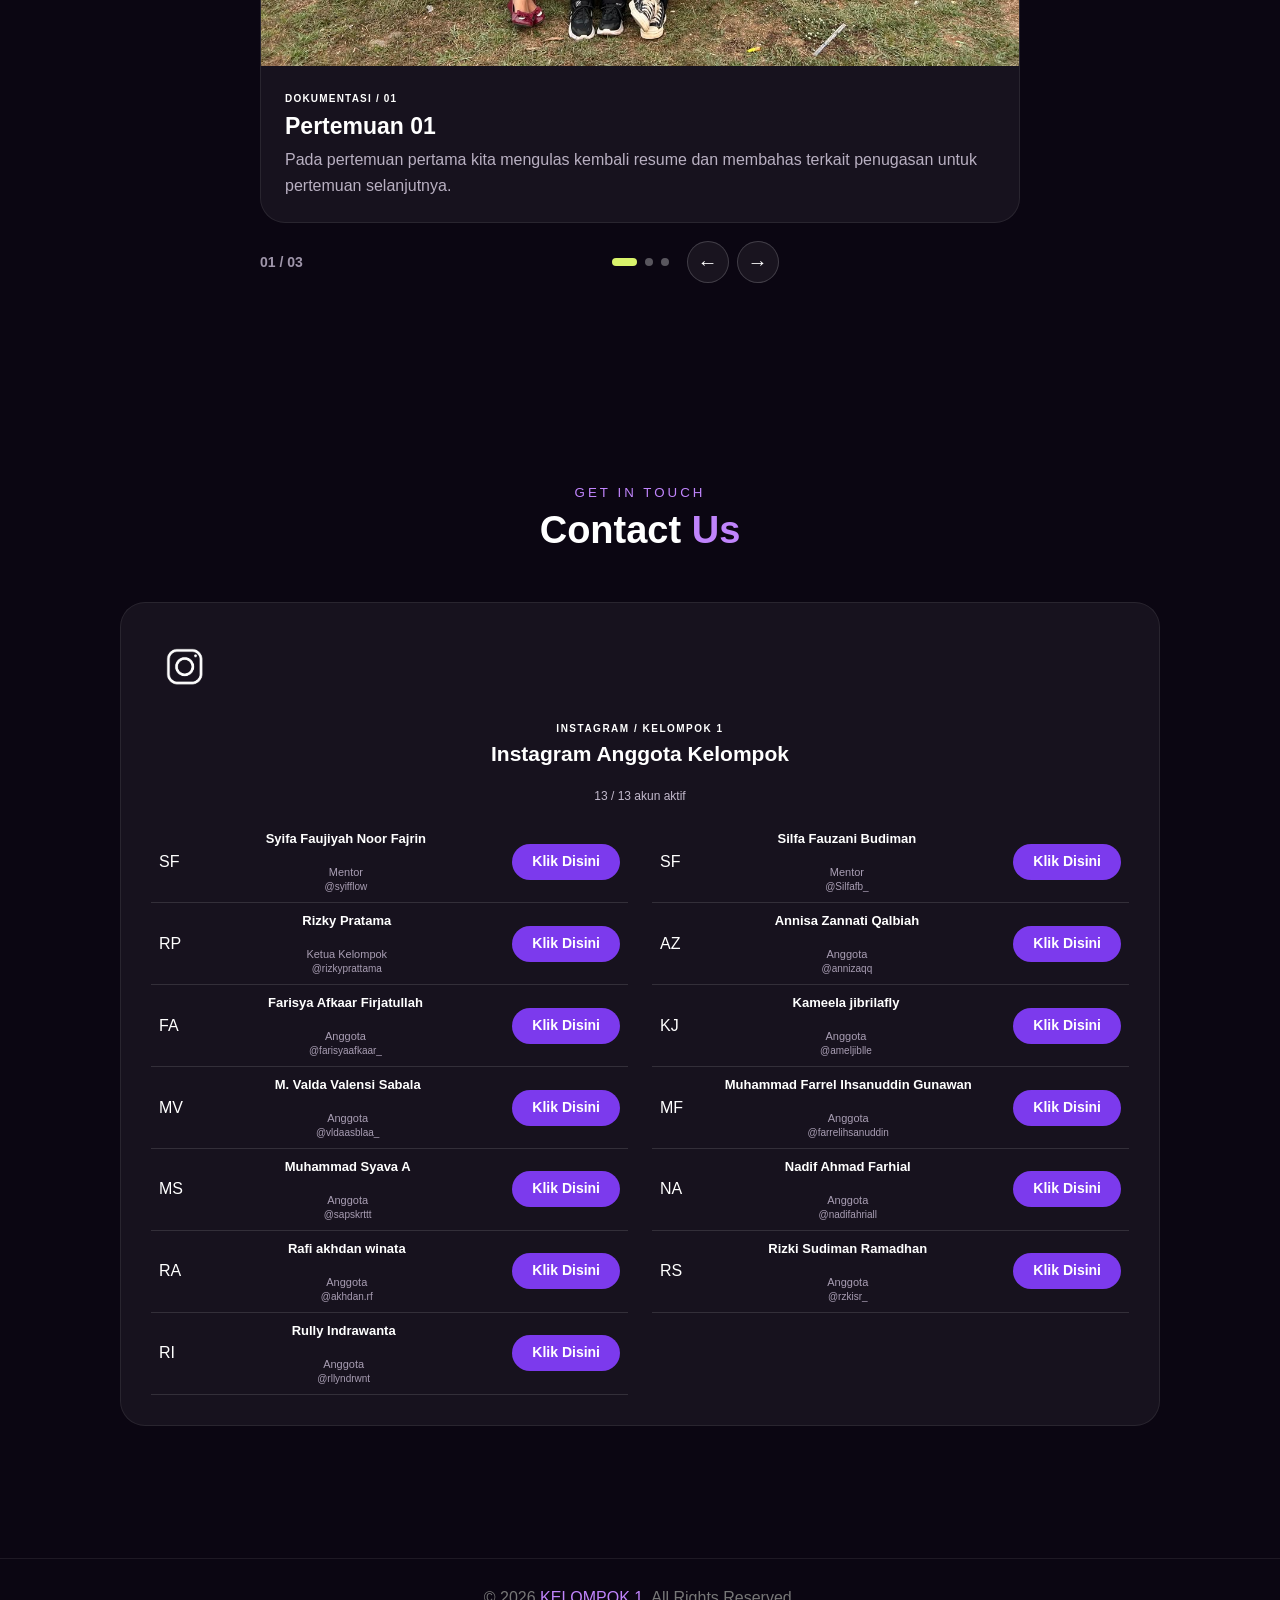
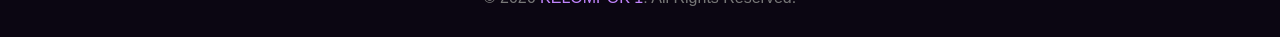
==== commit a6b71f43: "Add animated meeting photo slideshows Co-authored-by: Copilot <223556219+Copilot@users.noreply.githu" ====
--- a/index.html
+++ b/index.html
@@ -205,6 +205,7 @@
                             <div class="mentor-info">
                                 <h3>Syifa Faujiyah Noor Fajrin</h3>
                                 <p><strong>NPM:</strong> 257006111063</p>
+                                <p><strong>Hobi:</strong> Menulis Diksi</p>
                             </div>
                         </article>
                         <article class="mentor-card">
@@ -214,6 +215,7 @@
                             <div class="mentor-info">
                                 <h3>Silfa Fauzani Budiman</h3>
                                 <p><strong>NPM:</strong> 257006111036</p>
+                                <p><strong>Hobi:</strong> Berolahraga</p>
                             </div>
                         </article>
                     </div>
@@ -305,7 +307,7 @@
     </div>
   </div>
 
-  <div class="member-item" data-nama="Rully Indrawanta" data-npm="267006111122" data-hobi="Membaca, Coding" data-foto="foto/rully.jpeg">
+  <div class="member-item" data-nama="Rully Indrawanta" data-npm="267006111122" data-hobi="Bermain Game dan Menonton anime" data-foto="foto/rully.jpeg">
     <div class="member-head">
       <span>Rully</span>
       <span class="arrow">▾</span>
@@ -320,7 +322,7 @@
     </div>
   </div>
 
-  <div class="member-item" data-nama="Rizky Pratama" data-npm="267006111151" data-hobi="Membaca, Coding" data-foto="foto/rizky.jpeg">
+  <div class="member-item" data-nama="Rizky Pratama" data-npm="267006111151" data-hobi="Olahraga " data-foto="foto/rizky.jpeg">
     <div class="member-head">
       <span>Rizky</span>
       <span class="arrow">▾</span>
@@ -335,7 +337,7 @@
     </div>
   </div>
 
-  <div class="member-item" data-nama="Rafi akhdan winata" data-npm="267006111153" data-hobi="Menggambar, Menulis Cerita" data-foto="foto/rafi.jpeg">
+  <div class="member-item" data-nama="Rafi Akhdan Winata" data-npm="267006111153" data-hobi="Menggambar, Menulis Cerita" data-foto="foto/rafi.jpeg">
     <div class="member-head">
       <span>Rafi</span>
       <span class="arrow">▾</span>
@@ -350,7 +352,7 @@
     </div>
   </div>
 
-  <div class="member-item" data-nama="Kameela jibrilafly" data-npm="267006111154" data-hobi="Membaca, Coding" data-foto="foto/jibriel.jpeg">
+  <div class="member-item" data-nama="Kameela jibrilafly" data-npm="267006111154" data-hobi="Olahraga dan menonton film" data-foto="foto/jibriel.jpeg">
     <div class="member-head">
       <span>jibril</span>
       <span class="arrow">▾</span>
@@ -365,7 +367,7 @@
     </div>
   </div>
 
-  <div class="member-item" data-nama="Rizki Sudiman Ramadhan" data-npm="267006111156" data-hobi="Membaca, Coding" data-foto="foto/rizki.jpeg">
+  <div class="member-item" data-nama="Rizki Sudiman Ramadhan" data-npm="267006111156" data-hobi="Bermain alat musik" data-foto="foto/rizki.jpeg">
     <div class="member-head">
       <span>Rizki</span>
       <span class="arrow">▾</span>
@@ -380,7 +382,7 @@
     </div>
   </div>
 
-  <div class="member-item" data-nama="Nadif Ahmad Farhial" data-npm="267006111157" data-hobi="Membaca, Coding" data-foto="foto/nadif.jpeg">
+  <div class="member-item" data-nama="Nadif Ahmad Farhial" data-npm="267006111157" data-hobi="olahraga, ngopi aja dah" data-foto="foto/nadif.jpeg">
     <div class="member-head">
       <span>Nadif</span>
       <span class="arrow">▾</span>
@@ -438,15 +440,39 @@
         <div class="documentation-slider" id="documentation-slider" tabindex="0" aria-label="Slider dokumentasi pertemuan">
             <div class="documentation-slides">
                 <article class="documentation-slide" data-slide aria-hidden="false">
-                    <div class="documentation-photo-frame">
-                        <img class="meeting-photo" src="foto/pertemuan 1.jpeg" alt="Kegiatan Kelompok 1 pada Pertemuan 01">
-                        <div class="photo-placeholder" aria-hidden="true">
-                            <span class="placeholder-kicker">PERTEMUAN / 01</span>
-                            <div class="placeholder-message">
-                                <span>ARSIP KELOMPOK 1</span>
-                                <strong>Foto belum<br>ditambahkan</strong>
-                            </div>
-                            <span class="placeholder-note">GANTI NAMA FILE FOTO DI ATRIBUT SRC</span>
+                    <div class="documentation-photo-gallery">
+                        <div class="documentation-photo-frame" data-photo-slide>
+                            <img class="meeting-photo" src="foto/pertemuan 1.jpeg" alt="Dokumentasi pertama Kelompok 1 pada Pertemuan 01">
+                            <div class="photo-placeholder" aria-hidden="true">
+                                <span class="placeholder-kicker">PERTEMUAN / 01</span>
+                                <div class="placeholder-message">
+                                    <span>ARSIP KELOMPOK 1</span>
+                                    <strong>Foto belum<br>ditambahkan</strong>
+                                </div>
+                                <span class="placeholder-note">GANTI NAMA FILE FOTO DI ATRIBUT SRC</span>
+                            </div>
+                        </div>
+                        <div class="documentation-photo-frame" data-photo-slide hidden>
+                            <img class="meeting-photo" src="foto/pertemuan 1,1.jpeg" alt="Dokumentasi kedua Kelompok 1 pada Pertemuan 01">
+                            <div class="photo-placeholder" aria-hidden="true">
+                                <span class="placeholder-kicker">PERTEMUAN / 01</span>
+                                <div class="placeholder-message">
+                                    <span>ARSIP KELOMPOK 1</span>
+                                    <strong>Foto belum<br>ditambahkan</strong>
+                                </div>
+                                <span class="placeholder-note">GANTI NAMA FILE FOTO DI ATRIBUT SRC</span>
+                            </div>
+                        </div>
+                        <div class="documentation-photo-frame" data-photo-slide hidden>
+                            <img class="meeting-photo" src="foto/pertemuan 1,2.jpeg" alt="Dokumentasi ketiga Kelompok 1 pada Pertemuan 01">
+                            <div class="photo-placeholder" aria-hidden="true">
+                                <span class="placeholder-kicker">PERTEMUAN / 01</span>
+                                <div class="placeholder-message">
+                                    <span>ARSIP KELOMPOK 1</span>
+                                    <strong>Foto belum<br>ditambahkan</strong>
+                                </div>
+                                <span class="placeholder-note">GANTI NAMA FILE FOTO DI ATRIBUT SRC</span>
+                            </div>
                         </div>
                     </div>
                     <div class="meeting-details">
@@ -457,15 +483,39 @@
                 </article>
 
                 <article class="documentation-slide" data-slide aria-hidden="true" hidden>
-                    <div class="documentation-photo-frame">
-                        <img class="meeting-photo" src="foto/pertemuan 2.jpeg" alt="Kegiatan Kelompok 1 pada Pertemuan 02">
-                        <div class="photo-placeholder" aria-hidden="true">
-                            <span class="placeholder-kicker">PERTEMUAN / 02</span>
-                            <div class="placeholder-message">
-                                <span>ARSIP KELOMPOK 1</span>
-                                <strong>Foto belum<br>ditambahkan</strong>
-                            </div>
-                            <span class="placeholder-note">GANTI NAMA FILE FOTO DI ATRIBUT SRC</span>
+                    <div class="documentation-photo-gallery">
+                        <div class="documentation-photo-frame" data-photo-slide>
+                            <img class="meeting-photo" src="foto/pertemuan 2.jpeg" alt="Dokumentasi pertama Kelompok 1 pada Pertemuan 02">
+                            <div class="photo-placeholder" aria-hidden="true">
+                                <span class="placeholder-kicker">PERTEMUAN / 02</span>
+                                <div class="placeholder-message">
+                                    <span>ARSIP KELOMPOK 1</span>
+                                    <strong>Foto belum<br>ditambahkan</strong>
+                                </div>
+                                <span class="placeholder-note">GANTI NAMA FILE FOTO DI ATRIBUT SRC</span>
+                            </div>
+                        </div>
+                        <div class="documentation-photo-frame" data-photo-slide hidden>
+                            <img class="meeting-photo" src="foto/pertemuan 2,1.jpeg" alt="Dokumentasi kedua Kelompok 1 pada Pertemuan 02">
+                            <div class="photo-placeholder" aria-hidden="true">
+                                <span class="placeholder-kicker">PERTEMUAN / 02</span>
+                                <div class="placeholder-message">
+                                    <span>ARSIP KELOMPOK 1</span>
+                                    <strong>Foto belum<br>ditambahkan</strong>
+                                </div>
+                                <span class="placeholder-note">GANTI NAMA FILE FOTO DI ATRIBUT SRC</span>
+                            </div>
+                        </div>
+                        <div class="documentation-photo-frame" data-photo-slide hidden>
+                            <img class="meeting-photo" src="foto/pertemuan 2,2.jpeg" alt="Dokumentasi ketiga Kelompok 1 pada Pertemuan 02">
+                            <div class="photo-placeholder" aria-hidden="true">
+                                <span class="placeholder-kicker">PERTEMUAN / 02</span>
+                                <div class="placeholder-message">
+                                    <span>ARSIP KELOMPOK 1</span>
+                                    <strong>Foto belum<br>ditambahkan</strong>
+                                </div>
+                                <span class="placeholder-note">GANTI NAMA FILE FOTO DI ATRIBUT SRC</span>
+                            </div>
                         </div>
                     </div>
                     <div class="meeting-details">
@@ -475,15 +525,39 @@
                     </div>
                 </article>
                 <article class="documentation-slide" data-slide aria-hidden="true" hidden>
-                    <div class="documentation-photo-frame">
-                        <img class="meeting-photo" src="foto/pertemuan 3.jpeg" alt="Kegiatan Kelompok 1 pada Pertemuan 03">
-                        <div class="photo-placeholder" aria-hidden="true">
-                            <span class="placeholder-kicker">PERTEMUAN / 03</span>
-                            <div class="placeholder-message">
-                                <span>ARSIP KELOMPOK 1</span>
-                                <strong>Foto belum<br>ditambahkan</strong>
-                            </div>
-                            <span class="placeholder-note">GANTI NAMA FILE FOTO DI ATRIBUT SRC</span>
+                    <div class="documentation-photo-gallery">
+                        <div class="documentation-photo-frame" data-photo-slide>
+                            <img class="meeting-photo" src="foto/pertemuan 3.jpeg" alt="Dokumentasi pertama Kelompok 1 pada Pertemuan 03">
+                            <div class="photo-placeholder" aria-hidden="true">
+                                <span class="placeholder-kicker">PERTEMUAN / 03</span>
+                                <div class="placeholder-message">
+                                    <span>ARSIP KELOMPOK 1</span>
+                                    <strong>Foto belum<br>ditambahkan</strong>
+                                </div>
+                                <span class="placeholder-note">GANTI NAMA FILE FOTO DI ATRIBUT SRC</span>
+                            </div>
+                        </div>
+                        <div class="documentation-photo-frame" data-photo-slide hidden>
+                            <img class="meeting-photo" src="foto/pertemuan 3,2.jpeg" alt="Dokumentasi kedua Kelompok 1 pada Pertemuan 03">
+                            <div class="photo-placeholder" aria-hidden="true">
+                                <span class="placeholder-kicker">PERTEMUAN / 03</span>
+                                <div class="placeholder-message">
+                                    <span>ARSIP KELOMPOK 1</span>
+                                    <strong>Foto belum<br>ditambahkan</strong>
+                                </div>
+                                <span class="placeholder-note">GANTI NAMA FILE FOTO DI ATRIBUT SRC</span>
+                            </div>
+                        </div>
+                        <div class="documentation-photo-frame" data-photo-slide hidden>
+                            <img class="meeting-photo" src="foto/pertemuan 3,3.jpeg" alt="Dokumentasi ketiga Kelompok 1 pada Pertemuan 03">
+                            <div class="photo-placeholder" aria-hidden="true">
+                                <span class="placeholder-kicker">PERTEMUAN / 03</span>
+                                <div class="placeholder-message">
+                                    <span>ARSIP KELOMPOK 1</span>
+                                    <strong>Foto belum<br>ditambahkan</strong>
+                                </div>
+                                <span class="placeholder-note">GANTI NAMA FILE FOTO DI ATRIBUT SRC</span>
+                            </div>
                         </div>
                     </div>
                     <div class="meeting-details">
--- a/style.css
+++ b/style.css
@@ -1592,11 +1592,50 @@
   margin: auto;
 }
 
+.documentation-photo-gallery {
+  display: grid;
+  grid-template-columns: minmax(0, 1fr);
+  gap: 12px;
+}
+
+.documentation-photo-gallery .documentation-photo-frame {
+  min-height: 0;
+  height: auto;
+  aspect-ratio: auto;
+  overflow: hidden;
+  opacity: 0;
+  transition: opacity 500ms ease;
+}
+
+.documentation-photo-gallery .documentation-photo-frame[hidden] {
+  display: none;
+}
+
+.documentation-photo-gallery .documentation-photo-frame.is-photo-active {
+  opacity: 1;
+}
+
+@media (prefers-reduced-motion: reduce) {
+  .documentation-photo-gallery .documentation-photo-frame {
+    transition: none;
+  }
+}
+
+.documentation-photo-gallery .meeting-photo {
+  position: static;
+  display: block;
+  width: 100%;
+  height: auto;
+  min-height: 0;
+  object-fit: contain;
+  object-position: center;
+}
+
 .documentation-photo-frame {
   position: relative;
-  min-height: 390px;
+  min-height: 0;
   overflow: hidden;
-  aspect-ratio: 16 / 9;
+  aspect-ratio: 4 / 3;
   background-color: #20182a;
   background-image:
     linear-gradient(135deg, rgba(124, 58, 237, 0.2), transparent 52%),
@@ -1605,6 +1644,28 @@
       rgba(255, 255, 255, 0.035) 0 1px,
       transparent 1px 14px
     );
+}
+
+.documentation-photo-gallery .photo-placeholder {
+  padding: 10px;
+}
+
+.documentation-photo-gallery .placeholder-kicker,
+.documentation-photo-gallery .placeholder-message span {
+  font-size: 8px;
+  letter-spacing: 0.5px;
+}
+
+.documentation-photo-gallery .placeholder-message {
+  gap: 4px;
+}
+
+.documentation-photo-gallery .placeholder-message strong {
+  font-size: 16px;
+}
+
+.documentation-photo-gallery .placeholder-note {
+  display: none;
 }
 
 .photo-placeholder {
